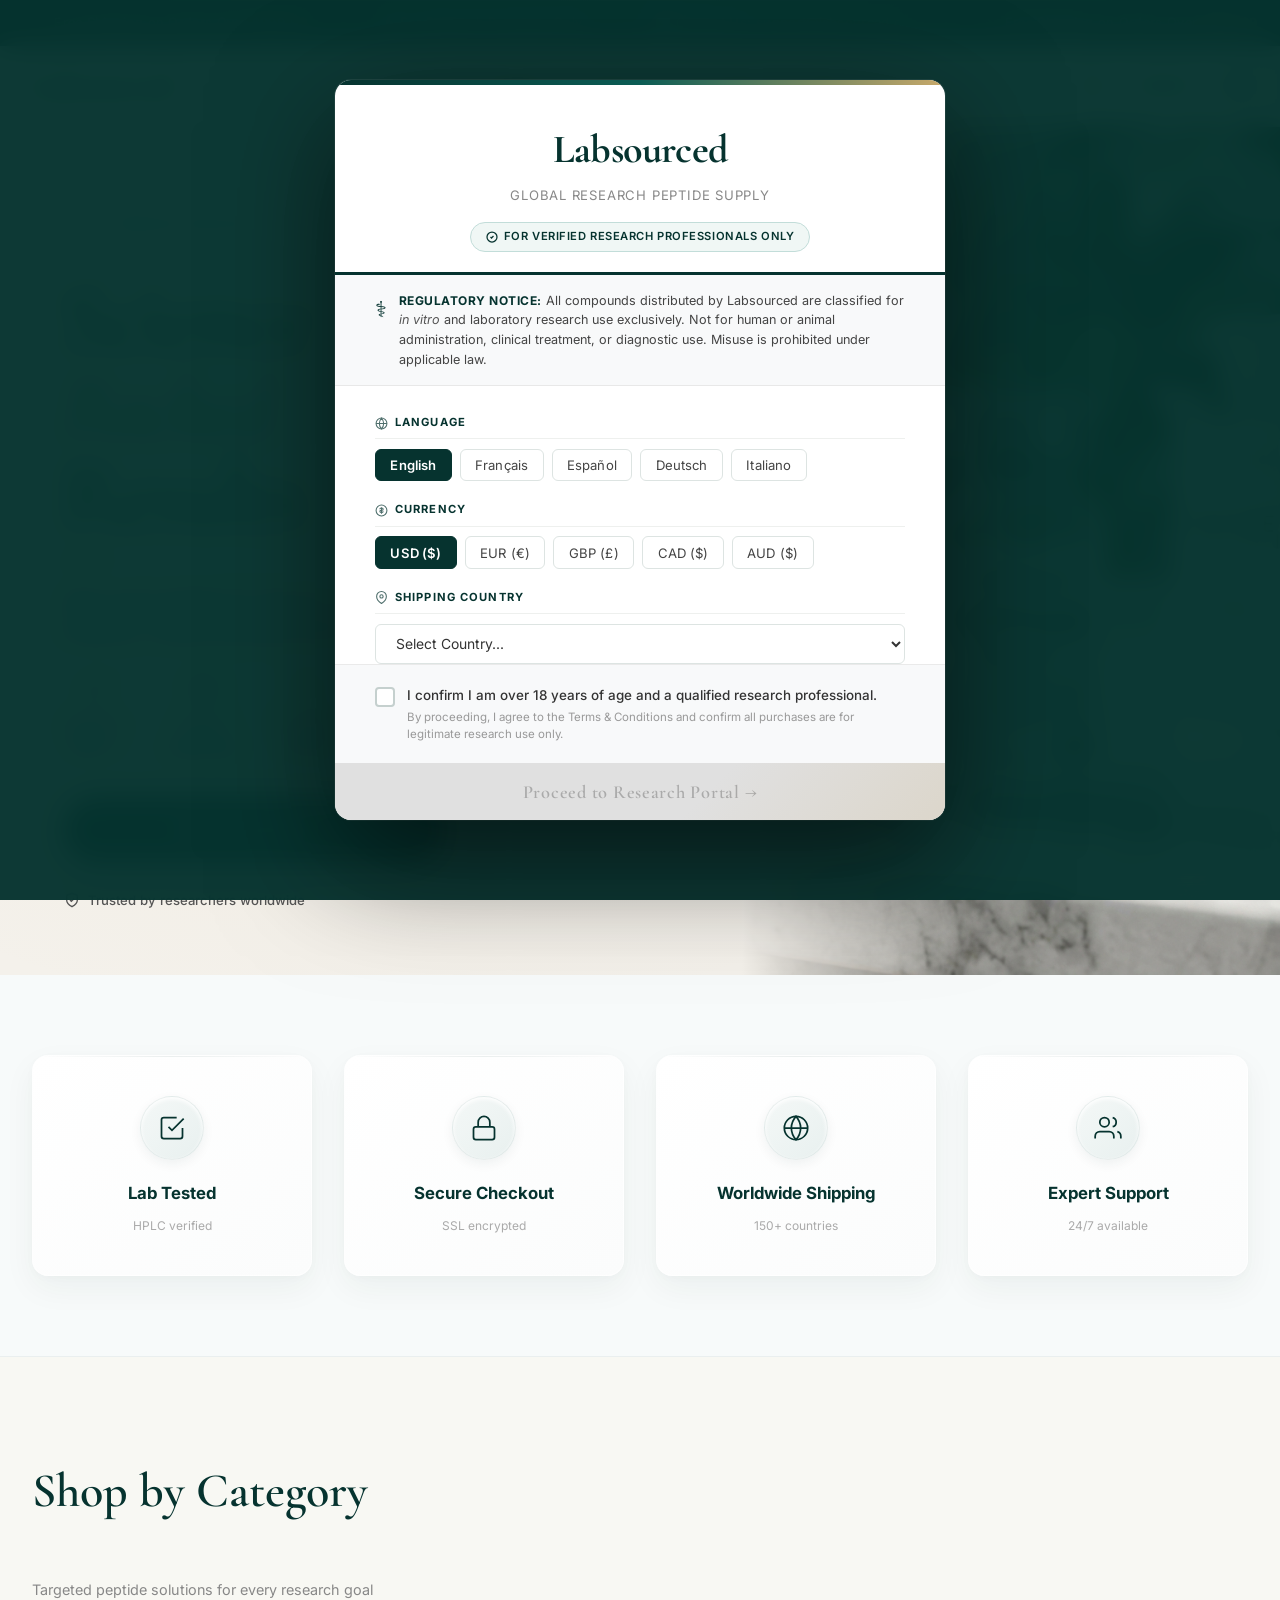
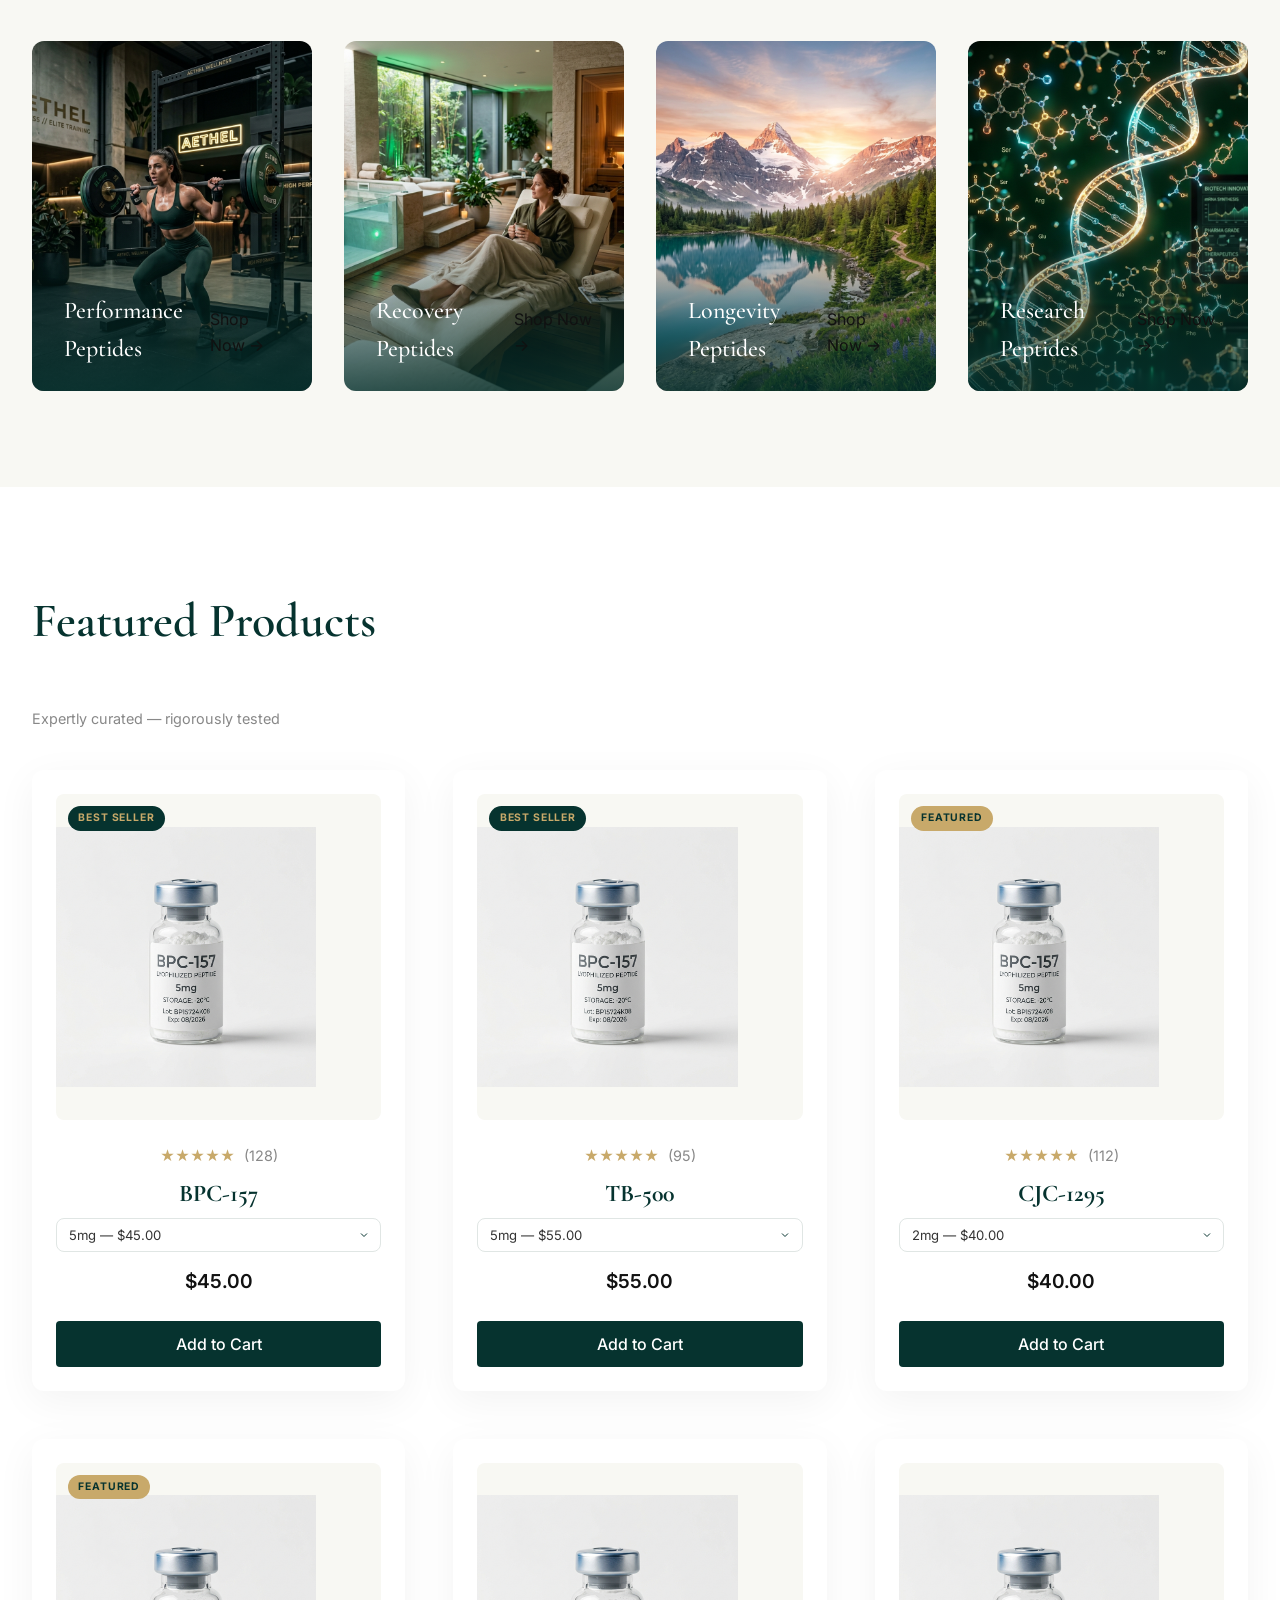
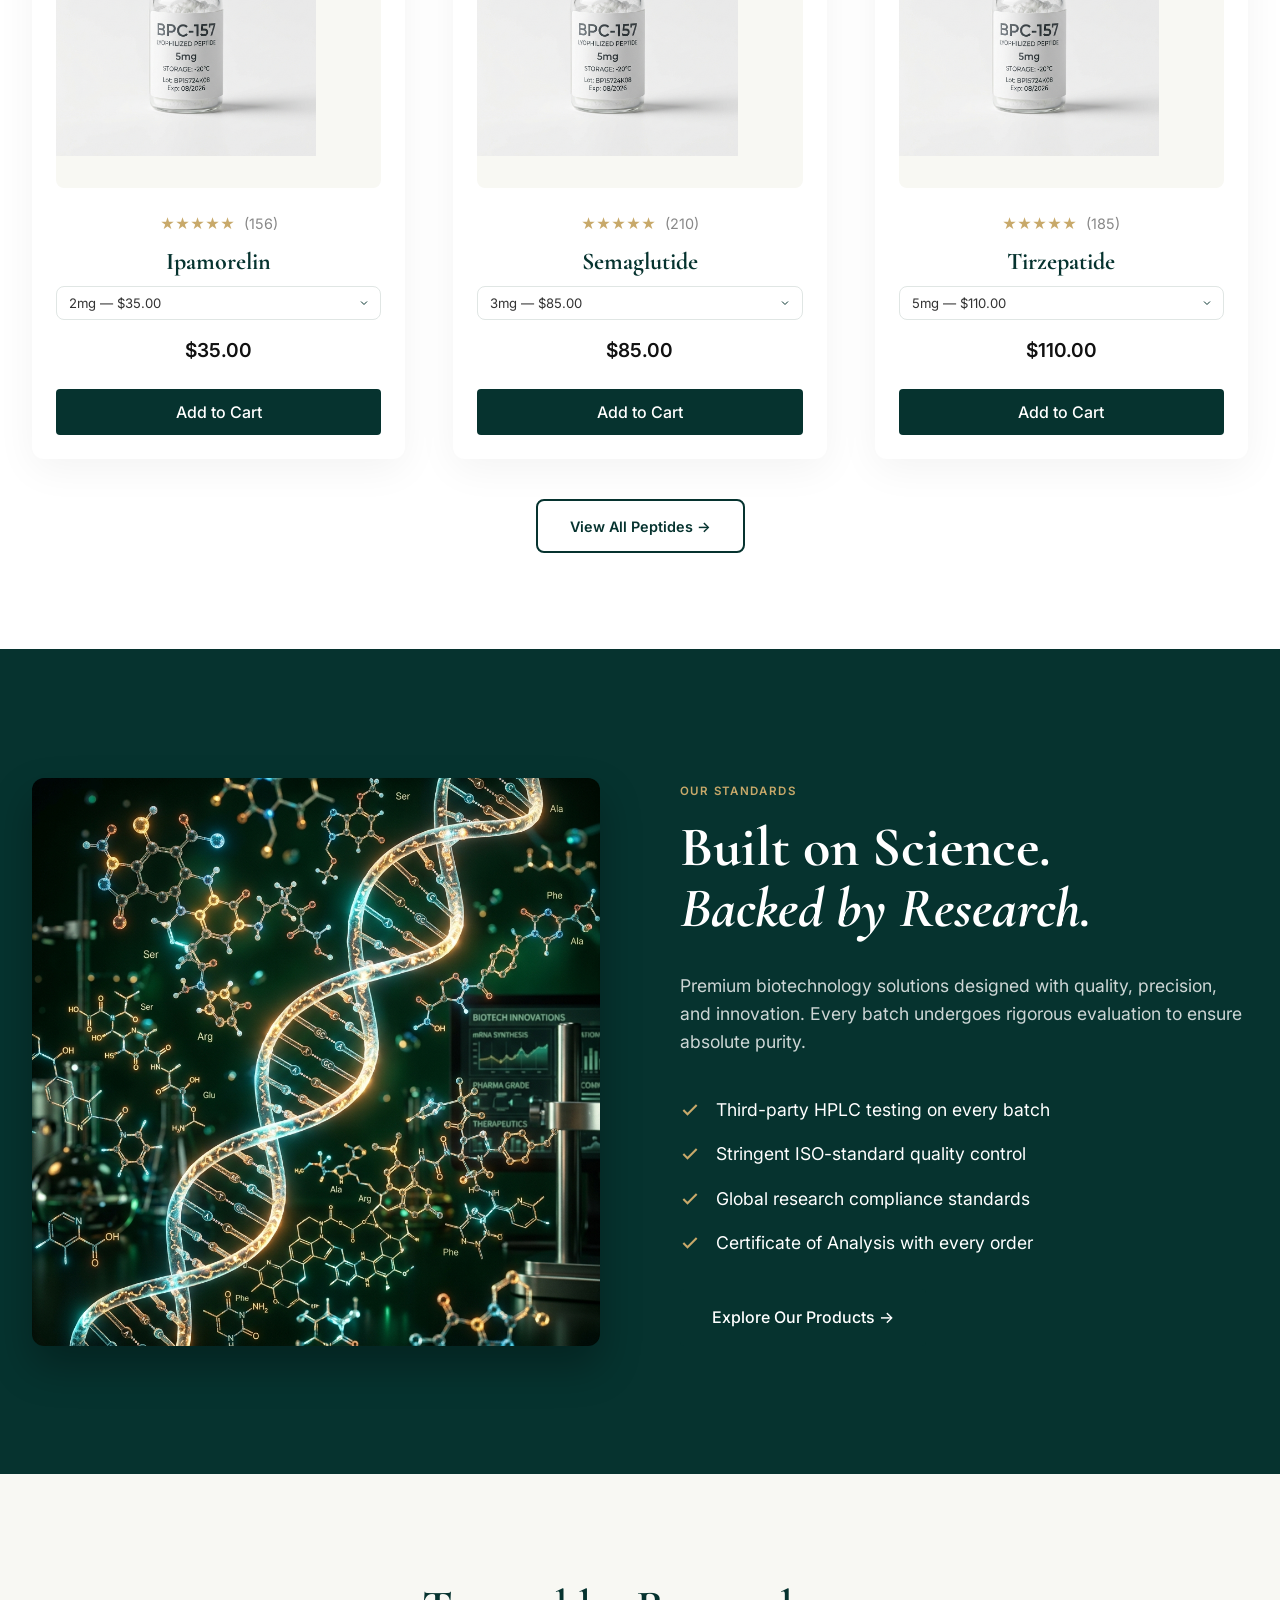
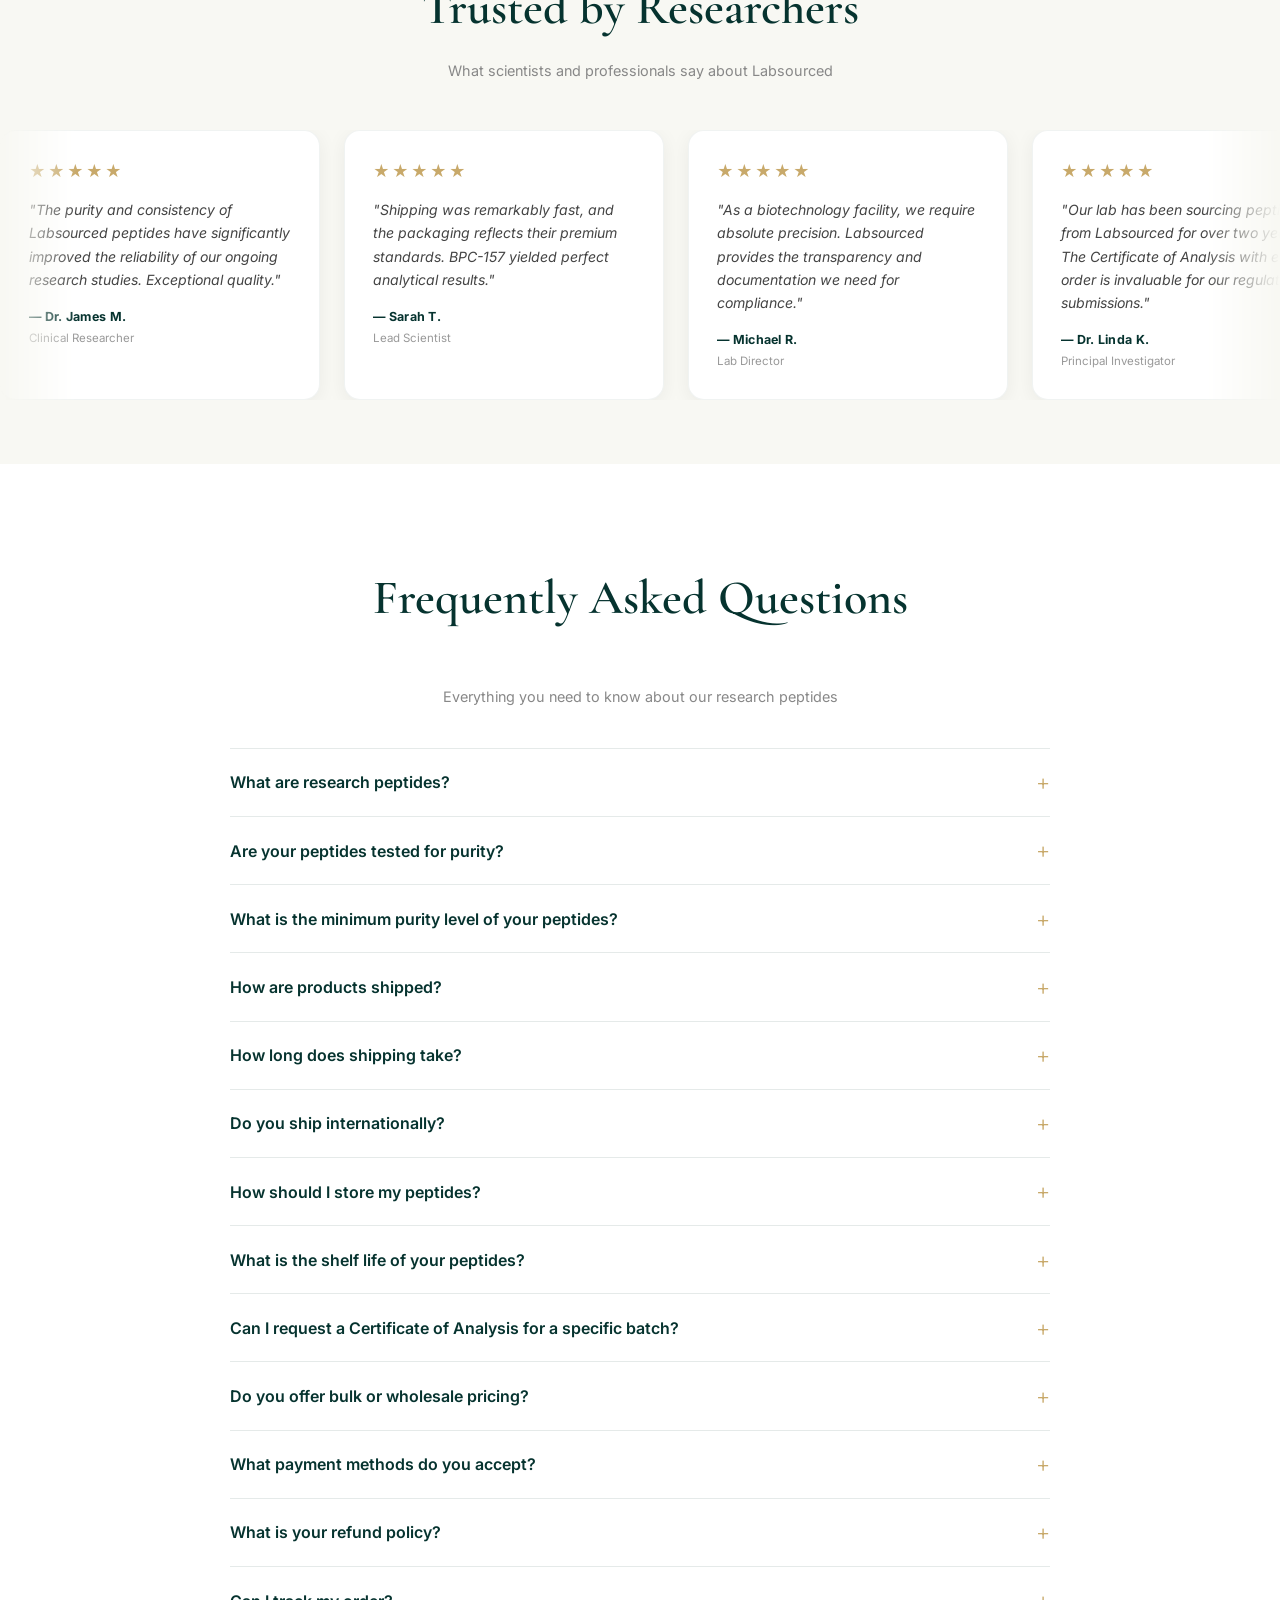
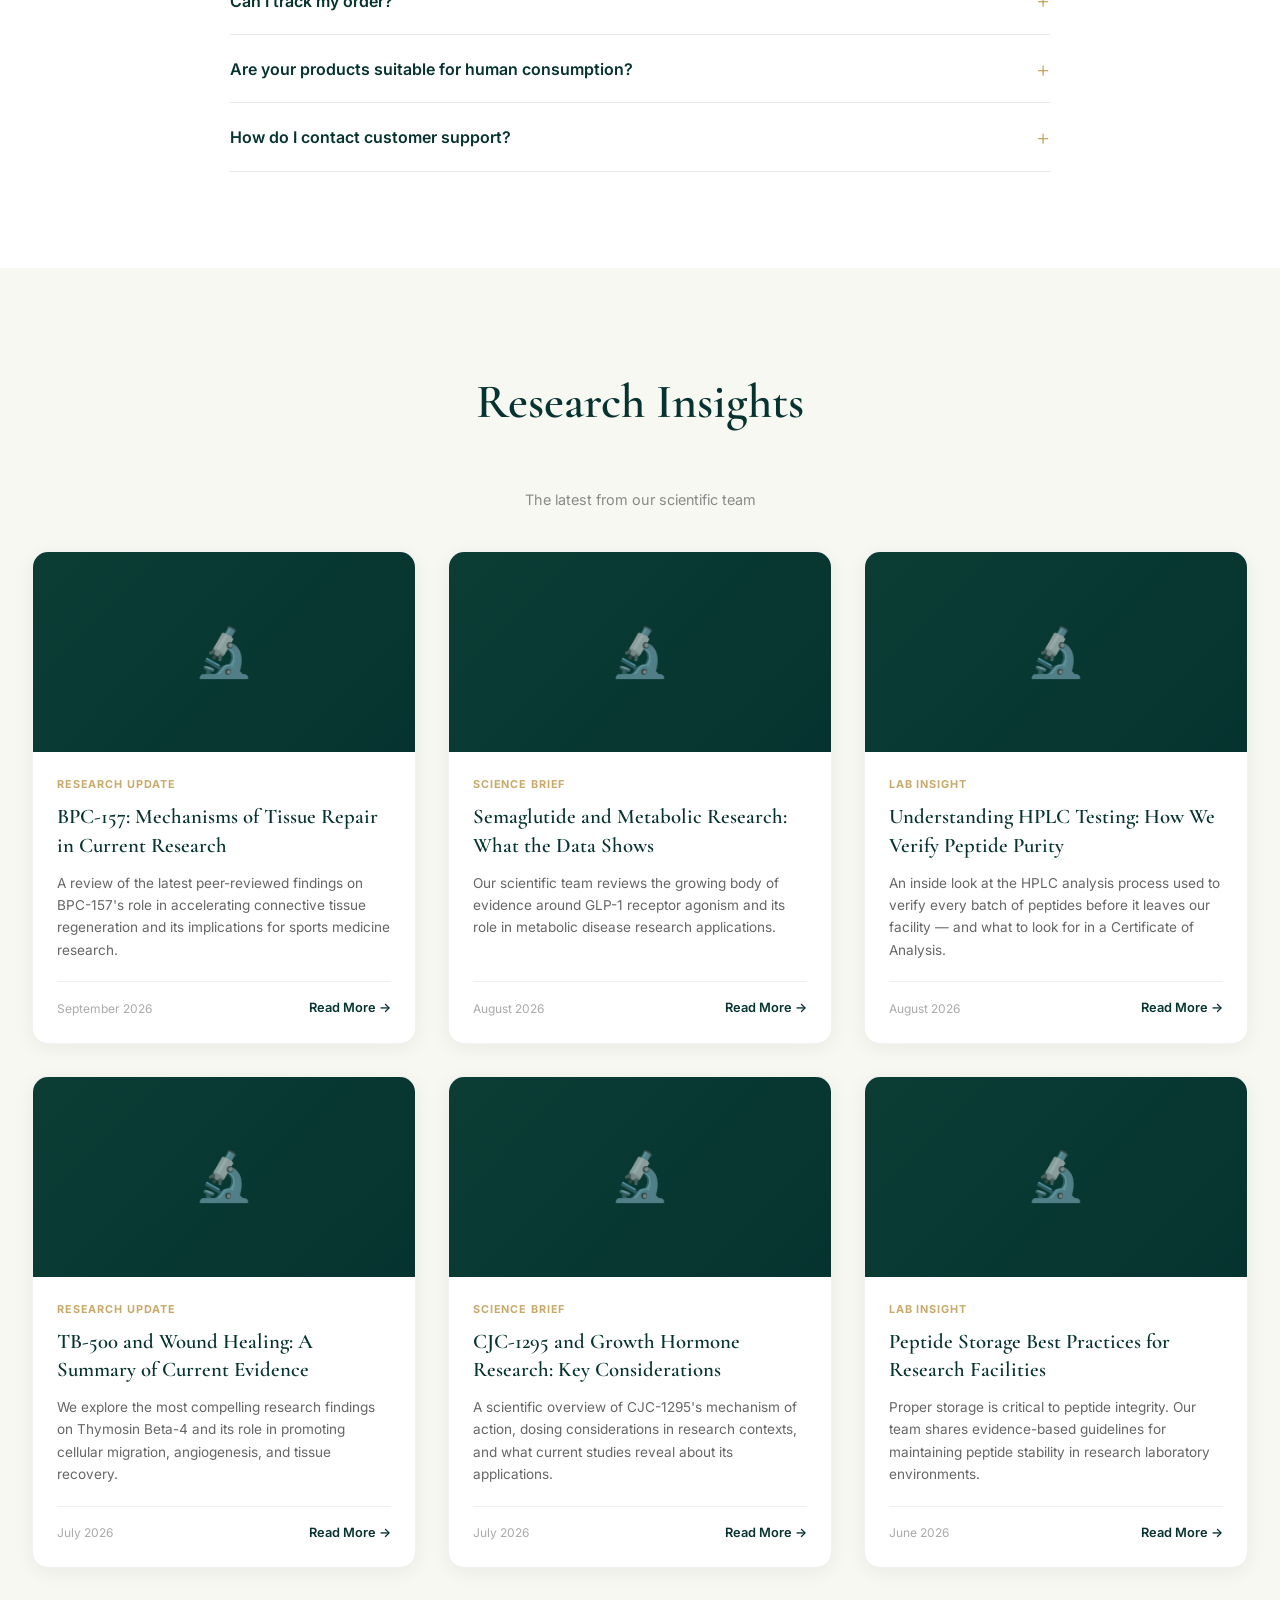
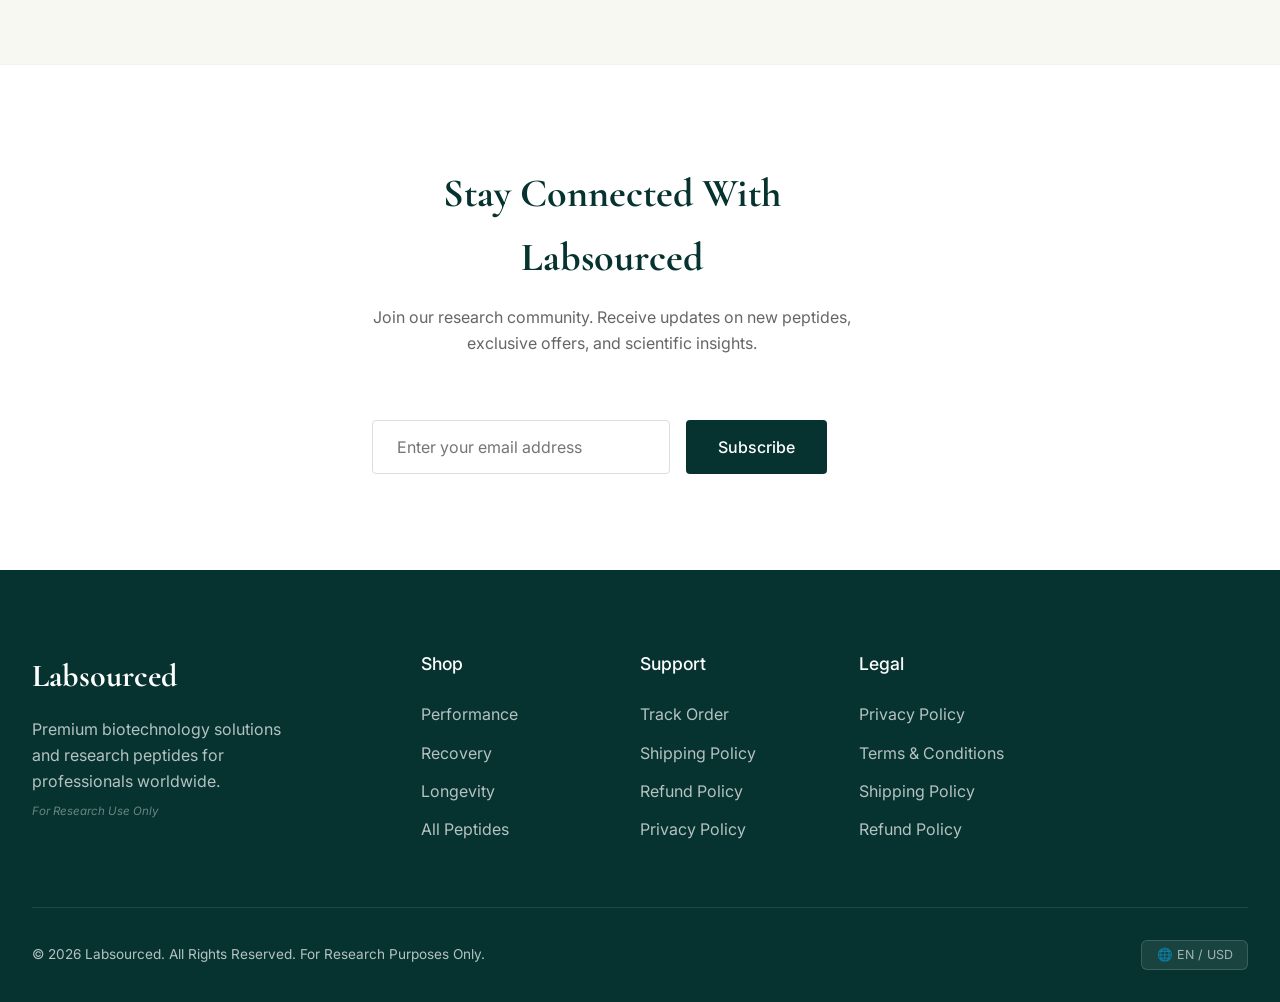
==== index.html @ c39b4b2d "Add marquee, 100-card infinite scroll testimonials, FAQ, Blog, and Admin controls" ====
<!DOCTYPE html>
<html lang="en">
<head>
    <meta charset="UTF-8">
    <meta name="viewport" content="width=device-width, initial-scale=1.0">
    <meta name="description" content="Labsourced — Premium research peptides for performance, recovery, and longevity. Lab-tested, worldwide shipping.">
    <title>Labsourced | Premium Research Peptides</title>
    <link rel="preconnect" href="https://fonts.googleapis.com">
    <link rel="preconnect" href="https://fonts.gstatic.com" crossorigin>
    <link href="https://fonts.googleapis.com/css2?family=Cormorant+Garamond:ital,wght@0,400;0,500;0,600;0,700;1,400;1,600&family=Inter:wght@300;400;500;600&display=swap" rel="stylesheet">
    <link rel="stylesheet" href="css/style.css">
    <link rel="stylesheet" href="css/welcome.css">
</head>
<body>

<!-- ================================================ -->
<!-- WELCOME SELECTOR MODAL                           -->
<!-- ================================================ -->
<div id="welcome-overlay" class="welcome-overlay">
  <div class="welcome-modal">
    <div class="welcome-modal-top-accent"></div>
    <div class="welcome-header">
      <div class="welcome-logo">Labsourced</div>
      <p class="welcome-subtitle">Global Research Peptide Supply</p>
      <div class="welcome-access-badge">
        <svg width="12" height="12" viewBox="0 0 24 24" fill="none" stroke="currentColor" stroke-width="2.5"><path d="M9 12l2 2 4-4"/><path d="M12 2a10 10 0 1 0 0 20 10 10 0 0 0 0-20z"/></svg>
        For Verified Research Professionals Only
      </div>
    </div>
    <div class="welcome-disclaimer">
      <div class="disclaimer-icon">⚕</div>
      <div class="disclaimer-body">
        <strong>REGULATORY NOTICE:</strong> All compounds distributed by Labsourced are classified for <em>in vitro</em> and laboratory research use exclusively. Not for human or animal administration, clinical treatment, or diagnostic use. Misuse is prohibited under applicable law.
      </div>
    </div>
    <div class="welcome-grid">
      <div class="welcome-group">
        <label>
          <svg width="13" height="13" viewBox="0 0 24 24" fill="none" stroke="currentColor" stroke-width="2"><circle cx="12" cy="12" r="10"/><path d="M2 12h20M12 2a15.3 15.3 0 0 1 4 10 15.3 15.3 0 0 1-4 10 15.3 15.3 0 0 1-4-10 15.3 15.3 0 0 1 4-10z"/></svg>
          Language
        </label>
        <div class="welcome-options" id="lang-options">
          <button class="welcome-opt active" data-val="en">English</button>
          <button class="welcome-opt" data-val="fr">Français</button>
          <button class="welcome-opt" data-val="es">Español</button>
          <button class="welcome-opt" data-val="de">Deutsch</button>
          <button class="welcome-opt" data-val="it">Italiano</button>
        </div>
      </div>
      <div class="welcome-group">
        <label>
          <svg width="13" height="13" viewBox="0 0 24 24" fill="none" stroke="currentColor" stroke-width="2"><circle cx="12" cy="12" r="10"/><path d="M12 6v12M9 9.5c0-1.1.9-2 2-2h2a2 2 0 0 1 0 4h-2a2 2 0 0 0 0 4h2a2 2 0 0 0 2-2"/></svg>
          Currency
        </label>
        <div class="welcome-options" id="currency-options">
          <button class="welcome-opt active" data-val="USD" data-symbol="$" data-rate="1">USD ($)</button>
          <button class="welcome-opt" data-val="EUR" data-symbol="€" data-rate="0.92">EUR (€)</button>
          <button class="welcome-opt" data-val="GBP" data-symbol="£" data-rate="0.79">GBP (£)</button>
          <button class="welcome-opt" data-val="CAD" data-symbol="CA$" data-rate="1.36">CAD ($)</button>
          <button class="welcome-opt" data-val="AUD" data-symbol="A$" data-rate="1.53">AUD ($)</button>
        </div>
      </div>
      <div class="welcome-group">
        <label>
          <svg width="13" height="13" viewBox="0 0 24 24" fill="none" stroke="currentColor" stroke-width="2"><path d="M21 10c0 7-9 13-9 13s-9-6-9-13a9 9 0 0 1 18 0z"/><circle cx="12" cy="10" r="3"/></svg>
          Shipping Country
        </label>
        <select id="country-select" class="welcome-select">
          <option value="">Select Country...</option>
          <option value="US">United States</option>
          <option value="GB">United Kingdom</option>
          <option value="CA">Canada</option>
          <option value="AU">Australia</option>
          <option value="DE">Germany</option>
          <option value="FR">France</option>
          <option value="ES">Spain</option>
          <option value="IT">Italy</option>
          <option value="NL">Netherlands</option>
          <option value="BE">Belgium</option>
          <option value="CH">Switzerland</option>
          <option value="AT">Austria</option>
          <option value="SE">Sweden</option>
          <option value="NO">Norway</option>
          <option value="DK">Denmark</option>
          <option value="FI">Finland</option>
          <option value="PT">Portugal</option>
          <option value="IE">Ireland</option>
          <option value="PL">Poland</option>
          <option value="CZ">Czech Republic</option>
          <option value="HU">Hungary</option>
          <option value="RO">Romania</option>
          <option value="GR">Greece</option>
          <option value="ZA">South Africa</option>
          <option value="NG">Nigeria</option>
          <option value="KE">Kenya</option>
          <option value="GH">Ghana</option>
          <option value="BR">Brazil</option>
          <option value="MX">Mexico</option>
          <option value="AR">Argentina</option>
          <option value="CL">Chile</option>
          <option value="CO">Colombia</option>
          <option value="JP">Japan</option>
          <option value="KR">South Korea</option>
          <option value="SG">Singapore</option>
          <option value="HK">Hong Kong</option>
          <option value="NZ">New Zealand</option>
          <option value="AE">UAE</option>
          <option value="SA">Saudi Arabia</option>
          <option value="Other">Other</option>
        </select>
      </div>
    </div>
    <div class="welcome-age-verify">
      <label class="age-checkbox-label">
        <input type="checkbox" id="ageVerifyCheckbox">
        <span class="custom-checkbox"></span>
        <span class="age-text">
          I confirm I am over 18 years of age and a qualified research professional.
          <span>By proceeding, I agree to the Terms & Conditions and confirm all purchases are for legitimate research use only.</span>
        </span>
      </label>
    </div>
    <div class="welcome-confirm-wrap">
      <button id="welcome-confirm" class="welcome-confirm-btn disabled">Proceed to Research Portal &rarr;</button>
    </div>
  </div>
</div>

<!-- ================================================ -->
<!-- ANNOUNCEMENT BAR — MARQUEE                       -->
<!-- ================================================ -->
<div class="announcement-bar marquee-bar">
  <div class="marquee-track">
    <div class="marquee-content" id="marqueeContent">
      <span class="mq-item"><svg width="13" height="13" viewBox="0 0 24 24" fill="none" stroke="#C8A96A" stroke-width="2"><path d="M5 12h14M12 5l7 7-7 7"/></svg>&nbsp;Free Shipping on Orders Over <strong>$999.99</strong></span>
      <span class="mq-sep">✦</span>
      <span class="mq-item">🔬&nbsp;For Research Purposes Only</span>
      <span class="mq-sep">✦</span>
      <span class="mq-item">📧&nbsp;Contact Us: <a href="mailto:support@labsourced.co" style="color:#C8A96A;text-decoration:none;">support@labsourced.co</a></span>
      <span class="mq-sep">✦</span>
      <span class="mq-item"><svg width="13" height="13" viewBox="0 0 24 24" fill="none" stroke="#C8A96A" stroke-width="2"><path d="M5 12h14M12 5l7 7-7 7"/></svg>&nbsp;Free Shipping on Orders Over <strong>$999.99</strong></span>
      <span class="mq-sep">✦</span>
      <span class="mq-item">🔬&nbsp;For Research Purposes Only</span>
      <span class="mq-sep">✦</span>
      <span class="mq-item">📧&nbsp;Contact Us: <a href="mailto:support@labsourced.co" style="color:#C8A96A;text-decoration:none;">support@labsourced.co</a></span>
      <span class="mq-sep">✦</span>
      <span class="mq-item"><svg width="13" height="13" viewBox="0 0 24 24" fill="none" stroke="#C8A96A" stroke-width="2"><path d="M5 12h14M12 5l7 7-7 7"/></svg>&nbsp;Free Shipping on Orders Over <strong>$999.99</strong></span>
      <span class="mq-sep">✦</span>
      <span class="mq-item">🔬&nbsp;For Research Purposes Only</span>
      <span class="mq-sep">✦</span>
      <span class="mq-item">📧&nbsp;Contact Us: <a href="mailto:support@labsourced.co" style="color:#C8A96A;text-decoration:none;">support@labsourced.co</a></span>
      <span class="mq-sep">✦</span>
    </div>
  </div>
</div>

<!-- ================================================ -->
<!-- HEADER                                           -->
<!-- ================================================ -->
<header class="header" id="header">
  <div class="container header-inner">
    <button class="mobile-menu-btn" aria-label="Toggle Menu" id="mobileMenuBtn">
      <span></span><span></span><span></span>
    </button>
    <div class="logo"><a href="index.html">Labsourced</a></div>
    <nav class="desktop-nav">
      <ul class="nav-links">
        <li><a href="shop.html" data-t="shop">Shop</a></li>
        <li><a href="shop.html" data-t="peptides">Peptides</a></li>
        <li><a href="shop.html" data-t="stacks">Stacks</a></li>
        <li><a href="track.html" data-t="track_order">Track Order</a></li>
        <li><a href="pages/privacy.html" data-t="about">About</a></li>
      </ul>
    </nav>
    <div class="header-icons">
      <button aria-label="Search" class="icon-btn" id="searchBtn">
        <svg width="22" height="22" viewBox="0 0 24 24" fill="none" stroke="currentColor" stroke-width="2"><circle cx="11" cy="11" r="8"/><line x1="21" y1="21" x2="16.65" y2="16.65"/></svg>
      </button>
      <div class="lang-currency-display desktop-only" id="langCurrencyDisplay">
        <span id="currentLang">EN</span> / <span id="currentCurrency">USD</span>
      </div>
      <button aria-label="Cart" class="icon-btn cart-icon-btn" id="cartBtn">
        <svg width="22" height="22" viewBox="0 0 24 24" fill="none" stroke="currentColor" stroke-width="2"><path d="M6 2L3 6v14a2 2 0 0 0 2 2h14a2 2 0 0 0 2-2V6l-3-4z"/><line x1="3" y1="6" x2="21" y2="6"/><path d="M16 10a4 4 0 0 1-8 0"/></svg>
        <span class="cart-count">0</span>
      </button>
    </div>
  </div>
  <!-- Mobile Nav -->
  <div class="mobile-nav-overlay" id="mobileNav">
    <button class="mobile-close-btn" id="mobileCloseBtn">✕</button>
    <ul class="mobile-nav-links">
      <li><a href="shop.html" data-t="shop">Shop</a></li>
      <li><a href="shop.html" data-t="peptides">Peptides</a></li>
      <li><a href="shop.html" data-t="stacks">Stacks</a></li>
      <li><a href="track.html" data-t="track_order">Track Order</a></li>
    </ul>
  </div>
</header>

<!-- ================================================ -->
<!-- CART DRAWER                                      -->
<!-- ================================================ -->
<div class="cart-overlay" id="cartOverlay"></div>
<div class="cart-drawer" id="cartDrawer">
  <div class="cart-drawer-header">
    <h3 data-t="cart">Cart</h3>
    <button class="cart-close-btn" id="cartCloseBtn">✕</button>
  </div>
  <div class="cart-items" id="cartItems"></div>
  <div class="cart-drawer-footer" id="cartFooter" style="display:none">
    <div class="cart-total-row">
      <span data-t="total">Total</span>
      <span id="cartTotal"></span>
    </div>
    <a href="checkout.html" class="btn btn-primary btn-full" data-t="checkout">Checkout</a>
    <p class="cart-note">For Research Use Only</p>
  </div>
</div>

<!-- ================================================ -->
<!-- HERO SECTION                                     -->
<!-- ================================================ -->
<section class="hero">
  <div class="hero-bg-pattern"></div>
  <div class="container hero-inner">
    <div class="hero-content">
      <div class="hero-badge">
        <svg class="badge-icon" width="16" height="16" viewBox="0 0 24 24" fill="none" stroke="currentColor" stroke-width="1.75" stroke-linecap="round" stroke-linejoin="round"><circle cx="18" cy="5" r="3"></circle><circle cx="6" cy="12" r="3"></circle><circle cx="18" cy="19" r="3"></circle><line x1="8.59" y1="13.51" x2="15.42" y2="17.49"></line><line x1="15.41" y1="6.51" x2="8.59" y2="10.49"></line></svg>
        PREMIUM RESEARCH PEPTIDES
      </div>
      <h1 class="hero-heading">
        Science<br>
        <em>Backed</em><br>
        Results
      </h1>
      <div class="hero-heading-divider"></div>
      <p class="hero-description">
        High-purity peptides for research, performance, recovery, and longevity. Trusted by professionals worldwide.
      </p>
      <div class="hero-stats">
        <div class="hero-stat">
          <svg class="stat-icon" width="24" height="24" viewBox="0 0 24 24" fill="none" stroke="currentColor" stroke-width="1.5"><path d="M11 20A7 7 0 0 1 9.8 6.1C15.5 5 17 4.48 19 2c1 2 2 4.18 2 8 0 5.5-4.78 10-10 10Z"/><path d="M2 21c0-3 1.85-5.36 5.08-6C9.5 14.52 12 13 13 12"/></svg>
          <span class="stat-num">99%+</span>
          <span class="stat-label">PURITY</span>
        </div>
        <div class="hero-stat">
          <svg class="stat-icon" width="24" height="24" viewBox="0 0 24 24" fill="none" stroke="currentColor" stroke-width="1.5"><circle cx="12" cy="12" r="10"/><line x1="2" y1="12" x2="22" y2="12"/><path d="M12 2a15.3 15.3 0 0 1 4 10 15.3 15.3 0 0 1-4 10 15.3 15.3 0 0 1-4-10 15.3 15.3 0 0 1 4-10z"/></svg>
          <span class="stat-num">150+</span>
          <span class="stat-label">COUNTRIES</span>
        </div>
        <div class="hero-stat">
          <svg class="stat-icon" width="24" height="24" viewBox="0 0 24 24" fill="none" stroke="currentColor" stroke-width="1.5"><path d="M17 21v-2a4 4 0 0 0-4-4H5a4 4 0 0 0-4 4v2"/><circle cx="9" cy="7" r="4"/><path d="M23 21v-2a4 4 0 0 0-3-3.87"/><path d="M16 3.13a4 4 0 0 1 0 7.75"/></svg>
          <span class="stat-num">10K+</span>
          <span class="stat-label">ORDERS</span>
        </div>
      </div>
      <div class="hero-buttons">
        <a href="shop.html" class="btn btn-primary btn-pill">Shop Peptides &nbsp;→</a>
      </div>
      <div class="hero-trust-text">
        <svg width="16" height="16" viewBox="0 0 24 24" fill="none" stroke="currentColor" stroke-width="2"><path d="M12 22s8-4 8-10V5l-8-3-8 3v7c0 6 8 10 8 10z"/><polyline points="9 12 11 14 15 10"/></svg>
        Trusted by researchers worldwide
      </div>
    </div>
    <div class="hero-image-wrapper">
      <div class="hero-glass-frame">
        <img src="assets/images/hero-vials.png" alt="Premium Labsourced Peptide Vials" class="hero-image">
      </div>
    </div>
  </div>
</section>

<!-- ================================================ -->
<!-- TRUST SECTION                                    -->
<!-- ================================================ -->
<section class="trust-section">
  <div class="container trust-inner">
    <div class="trust-item">
      <div class="trust-icon">
        <svg width="28" height="28" viewBox="0 0 24 24" fill="none" stroke="currentColor" stroke-width="1.5"><path d="M9 11l3 3L22 4"/><path d="M21 12v7a2 2 0 0 1-2 2H5a2 2 0 0 1-2-2V5a2 2 0 0 1 2-2h11"/></svg>
      </div>
      <h3>Lab Tested</h3>
      <p>HPLC verified</p>
    </div>
    <div class="trust-item">
      <div class="trust-icon">
        <svg width="28" height="28" viewBox="0 0 24 24" fill="none" stroke="currentColor" stroke-width="1.5"><rect x="3" y="11" width="18" height="11" rx="2" ry="2"/><path d="M7 11V7a5 5 0 0 1 10 0v4"/></svg>
      </div>
      <h3>Secure Checkout</h3>
      <p>SSL encrypted</p>
    </div>
    <div class="trust-item">
      <div class="trust-icon">
        <svg width="28" height="28" viewBox="0 0 24 24" fill="none" stroke="currentColor" stroke-width="1.5"><circle cx="12" cy="12" r="10"/><line x1="2" y1="12" x2="22" y2="12"/><path d="M12 2a15.3 15.3 0 0 1 4 10 15.3 15.3 0 0 1-4 10 15.3 15.3 0 0 1-4-10 15.3 15.3 0 0 1 4-10z"/></svg>
      </div>
      <h3>Worldwide Shipping</h3>
      <p>150+ countries</p>
    </div>
    <div class="trust-item">
      <div class="trust-icon">
        <svg width="28" height="28" viewBox="0 0 24 24" fill="none" stroke="currentColor" stroke-width="1.5"><path d="M17 21v-2a4 4 0 0 0-4-4H5a4 4 0 0 0-4 4v2"/><circle cx="9" cy="7" r="4"/><path d="M23 21v-2a4 4 0 0 0-3-3.87"/><path d="M16 3.13a4 4 0 0 1 0 7.75"/></svg>
      </div>
      <h3>Expert Support</h3>
      <p>24/7 available</p>
    </div>
  </div>
</section>

<!-- ================================================ -->
<!-- CATEGORIES SECTION                               -->
<!-- ================================================ -->
<section class="categories">
  <div class="container">
    <div class="section-header">
      <h2 class="section-title" data-t="shop_by_category">Shop by Category</h2>
      <p class="section-sub">Targeted peptide solutions for every research goal</p>
    </div>
    <div class="category-grid" id="categoryGrid">
      <!-- Loaded from Supabase -->
      <a href="shop.html?cat=performance" class="category-card">
        <img src="assets/images/performance.png" alt="Performance Peptides" loading="lazy">
        <div class="category-overlay"><h3>Performance Peptides</h3><span>Shop Now →</span></div>
      </a>
      <a href="shop.html?cat=recovery" class="category-card">
        <img src="assets/images/recovery.png" alt="Recovery Peptides" loading="lazy">
        <div class="category-overlay"><h3>Recovery Peptides</h3><span>Shop Now →</span></div>
      </a>
      <a href="shop.html?cat=longevity" class="category-card">
        <img src="assets/images/longevity.png" alt="Longevity Peptides" loading="lazy">
        <div class="category-overlay"><h3>Longevity Peptides</h3><span>Shop Now →</span></div>
      </a>
      <a href="shop.html?cat=research" class="category-card">
        <img src="assets/images/research.png" alt="Research Peptides" loading="lazy">
        <div class="category-overlay"><h3>Research Peptides</h3><span>Shop Now →</span></div>
      </a>
    </div>
  </div>
</section>

<!-- ================================================ -->
<!-- FEATURED PRODUCTS SECTION                        -->
<!-- ================================================ -->
<section class="products">
  <div class="container">
    <div class="section-header">
      <h2 class="section-title" data-t="featured">Featured Products</h2>
      <p class="section-sub">Expertly curated — rigorously tested</p>
    </div>
    <div class="product-grid" id="featuredProductGrid">
      <!-- Loading skeleton -->
      <div class="product-card skeleton"></div>
      <div class="product-card skeleton"></div>
      <div class="product-card skeleton"></div>
      <div class="product-card skeleton"></div>
    </div>
    <div class="products-cta">
      <a href="shop.html" class="btn btn-outline">View All Peptides →</a>
    </div>
  </div>
</section>

<!-- ================================================ -->
<!-- SCIENCE SECTION                                  -->
<!-- ================================================ -->
<section class="science-section">
  <div class="container science-inner">
    <div class="science-image-wrapper">
      <img src="assets/images/laboratory.png" alt="Modern Biotechnology Laboratory" class="science-img" loading="lazy">
    </div>
    <div class="science-content">
      <span class="eyebrow-small">Our Standards</span>
      <h2 class="science-title">Built on Science.<br><em>Backed by Research.</em></h2>
      <p class="science-text">
        Premium biotechnology solutions designed with quality, precision, and innovation. Every batch undergoes rigorous evaluation to ensure absolute purity.
      </p>
      <ul class="science-list">
        <li>
          <svg width="20" height="20" viewBox="0 0 24 24" fill="none" stroke="#C8A96A" stroke-width="2.5"><polyline points="20 6 9 17 4 12"/></svg>
          Third-party HPLC testing on every batch
        </li>
        <li>
          <svg width="20" height="20" viewBox="0 0 24 24" fill="none" stroke="#C8A96A" stroke-width="2.5"><polyline points="20 6 9 17 4 12"/></svg>
          Stringent ISO-standard quality control
        </li>
        <li>
          <svg width="20" height="20" viewBox="0 0 24 24" fill="none" stroke="#C8A96A" stroke-width="2.5"><polyline points="20 6 9 17 4 12"/></svg>
          Global research compliance standards
        </li>
        <li>
          <svg width="20" height="20" viewBox="0 0 24 24" fill="none" stroke="#C8A96A" stroke-width="2.5"><polyline points="20 6 9 17 4 12"/></svg>
          Certificate of Analysis with every order
        </li>
      </ul>
      <a href="shop.html" class="btn btn-primary" style="margin-top:2rem">Explore Our Products →</a>
    </div>
  </div>
</section>

<!-- ================================================ -->
<!-- TESTIMONIALS — INFINITE HORIZONTAL SCROLL        -->
<!-- ================================================ -->
<section class="testimonials">
  <div class="section-header text-center" style="padding:0 1rem;">
    <h2 class="section-title">Trusted by Researchers</h2>
    <p class="section-sub">What scientists and professionals say about Labsourced</p>
  </div>
  <div class="testi-marquee-wrap">
    <div class="testi-marquee-track" id="testiTrack">
      <!-- JS will inject cards -->
    </div>
  </div>
</section>

<!-- ================================================ -->
<!-- FAQ SECTION                                      -->
<!-- ================================================ -->
<section class="faq-section" id="faqSection">
  <div class="container">
    <div class="section-header text-center">
      <h2 class="section-title">Frequently Asked Questions</h2>
      <p class="section-sub">Everything you need to know about our research peptides</p>
    </div>
    <div class="faq-list" id="faqList">
      <!-- FAQ items injected by JS -->
    </div>
  </div>
</section>

<!-- ================================================ -->
<!-- BLOG SECTION                                     -->
<!-- ================================================ -->
<section class="blog-section" id="blogSection">
  <div class="container">
    <div class="section-header text-center">
      <h2 class="section-title">Research Insights</h2>
      <p class="section-sub">The latest from our scientific team</p>
    </div>
    <div class="blog-grid" id="blogGrid">
      <!-- Blog posts injected by JS -->
    </div>
  </div>
</section>

<!-- ================================================ -->
<!-- NEWSLETTER SECTION                               -->
<!-- ================================================ -->
<section class="newsletter">
  <div class="container newsletter-inner">
    <div class="newsletter-text-block">
      <h2 class="newsletter-title">Stay Connected With Labsourced</h2>
      <p class="newsletter-text">Join our research community. Receive updates on new peptides, exclusive offers, and scientific insights.</p>
    </div>
    <form class="newsletter-form" id="newsletterForm" onsubmit="handleNewsletter(event)">
      <input type="email" placeholder="Enter your email address" required class="newsletter-input" id="newsletterEmail">
      <button type="submit" class="btn btn-primary">Subscribe</button>
    </form>
  </div>
</section>

<!-- ================================================ -->
<!-- FOOTER                                           -->
<!-- ================================================ -->
<footer class="footer">
  <div class="container footer-inner">
    <div class="footer-col brand-col">
      <h3 class="footer-logo">Labsourced</h3>
      <p>Premium biotechnology solutions and research peptides for professionals worldwide.</p>
      <p class="footer-research-note">For Research Use Only</p>
    </div>
    <div class="footer-col">
      <h4>Shop</h4>
      <ul>
        <li><a href="shop.html?cat=performance">Performance</a></li>
        <li><a href="shop.html?cat=recovery">Recovery</a></li>
        <li><a href="shop.html?cat=longevity">Longevity</a></li>
        <li><a href="shop.html">All Peptides</a></li>
      </ul>
    </div>
    <div class="footer-col">
      <h4>Support</h4>
      <ul>
        <li><a href="track.html">Track Order</a></li>
        <li><a href="pages/shipping.html">Shipping Policy</a></li>
        <li><a href="pages/refund.html">Refund Policy</a></li>
        <li><a href="pages/privacy.html">Privacy Policy</a></li>
      </ul>
    </div>
    <div class="footer-col">
      <h4>Legal</h4>
      <ul>
        <li><a href="pages/privacy.html" data-t="privacy">Privacy Policy</a></li>
        <li><a href="pages/terms.html" data-t="terms">Terms & Conditions</a></li>
        <li><a href="pages/shipping.html" data-t="shipping_policy">Shipping Policy</a></li>
        <li><a href="pages/refund.html" data-t="refund">Refund Policy</a></li>
      </ul>
    </div>
  </div>
  <div class="container">
    <div class="footer-bottom">
      <p>© 2026 Labsourced. All Rights Reserved. For Research Purposes Only.</p>
      <div class="footer-bottom-links">
        <button onclick="reopenWelcome()" class="footer-pref-btn">🌐 <span id="footerLangCurr">EN / USD</span></button>
      </div>
    </div>
  </div>
</footer>

<!-- Toast -->
<style>
.ls-toast { position:fixed; bottom:2rem; right:2rem; z-index:99999; transform:translateX(200%); transition:transform .35s cubic-bezier(.4,0,.2,1); }
.ls-toast.show { transform:translateX(0); }
.ls-toast-inner { display:flex; align-items:center; gap:.75rem; background:#06332F; color:#fff; padding:1rem 1.5rem; border-radius:12px; border-left:4px solid #C8A96A; box-shadow:0 8px 30px rgba(0,0,0,.3); font-family:'Inter',sans-serif; font-size:.9rem; }
.ls-toast--error .ls-toast-inner { border-left-color:#e74c3c; }
.ls-toast-icon { font-size:1.1rem; }
</style>

<script src="js/supabase.js"></script>
<script src="js/script.js"></script>
<script src="js/home.js"></script>
<script src="js/home-extras.js"></script>
</body>
</html>
---- css/style.css ----
:root {
    /* Color System */
    --primary-dark-green: #06332F;
    --secondary-green: #0B4A43;
    --bg-color: #F8F8F3;
    --white: #FFFFFF;
    --text-color: #111111;
    --accent-gold: #C8A96A;
    
    /* Typography */
    --font-heading: 'Cormorant Garamond', serif;
    --font-body: 'Inter', sans-serif;
    
    /* Variables */
    --transition-smooth: all 0.4s cubic-bezier(0.16, 1, 0.3, 1);
    --border-radius: 12px;
    --shadow-soft: 0 10px 40px rgba(0, 0, 0, 0.05);
    --shadow-hover: 0 20px 50px rgba(0, 0, 0, 0.1);
}

* {
    margin: 0;
    padding: 0;
    box-sizing: border-box;
}

body {
    font-family: var(--font-body);
    background-color: var(--bg-color);
    color: var(--text-color);
    line-height: 1.6;
    overflow-x: hidden;
}

img {
    max-width: 100%;
    display: block;
}

a {
    text-decoration: none;
    color: inherit;
    transition: var(--transition-smooth);
}

ul {
    list-style: none;
}

.container {
    width: 100%;
    max-width: 1400px;
    margin: 0 auto;
    padding: 0 2rem;
}

.btn {
    display: inline-block;
    padding: 1rem 2rem;
    font-weight: 500;
    border-radius: 4px;
    cursor: pointer;
    transition: var(--transition-smooth);
    border: none;
    font-family: var(--font-body);
    font-size: 1rem;
    text-align: center;
}

.btn-primary {
    background-color: var(--primary-dark-green);
    color: var(--white);
}

.btn-primary:hover {
    background-color: var(--secondary-green);
    transform: translateY(-2px);
    box-shadow: 0 10px 20px rgba(6, 51, 47, 0.2);
}

.btn-secondary {
    background-color: transparent;
    color: var(--text-color);
    border: 1px solid var(--text-color);
}

.btn-secondary:hover {
    background-color: var(--text-color);
    color: var(--white);
}

.section-title {
    font-family: var(--font-heading);
    font-size: 3rem;
    font-weight: 600;
    margin-bottom: 3rem;
    color: var(--primary-dark-green);
}

.text-center {
    text-align: center;
}

/* 1. ANNOUNCEMENT BAR — Marquee scrolling */
.announcement-bar {
    background: linear-gradient(90deg, #062824 0%, #0B3D35 50%, #062824 100%);
    color: rgba(255,255,255,0.92);
    height: 46px;
    display: flex;
    align-items: center;
    position: relative;
    overflow: hidden;
}
.announcement-bar::after {
    content: '';
    position: absolute;
    top: 0; left: 0; right: 0;
    height: 1px;
    background: linear-gradient(90deg, transparent, rgba(200,169,106,0.5), transparent);
}

/* Marquee */
.marquee-bar { padding: 0; }
.marquee-track {
    overflow: hidden;
    width: 100%;
    display: flex;
    align-items: center;
}
.marquee-content {
    display: flex;
    align-items: center;
    gap: 0;
    white-space: nowrap;
    animation: marqueeScroll 30s linear infinite;
    will-change: transform;
}
@keyframes marqueeScroll {
    0%   { transform: translateX(0); }
    100% { transform: translateX(-50%); }
}
.mq-item {
    display: inline-flex;
    align-items: center;
    gap: 5px;
    font-size: 0.8rem;
    font-weight: 400;
    letter-spacing: 0.3px;
    padding: 0 2rem;
}
.mq-item strong { color: #C8A96A; font-weight: 800; }
.mq-sep {
    color: rgba(200,169,106,0.5);
    font-size: 0.7rem;
    flex-shrink: 0;
}


/* 2. HEADER */
.header {
    background-color: rgba(248, 248, 243, 0.95);
    backdrop-filter: blur(10px);
    border-bottom: 1px solid rgba(0,0,0,0.05);
    position: sticky;
    top: 0;
    z-index: 1000;
    transition: var(--transition-smooth);
}

.header-inner {
    display: flex;
    justify-content: space-between;
    align-items: center;
    height: 80px;
}

.logo a {
    font-family: var(--font-heading);
    font-size: 1.8rem;
    font-weight: 700;
    color: var(--primary-dark-green);
    letter-spacing: 1px;
}

.desktop-nav .nav-links {
    display: flex;
    gap: 2.5rem;
}

.desktop-nav a {
    font-size: 0.95rem;
    font-weight: 500;
    position: relative;
}

.desktop-nav a::after {
    content: '';
    position: absolute;
    bottom: -4px;
    left: 0;
    width: 0;
    height: 1px;
    background-color: var(--accent-gold);
    transition: var(--transition-smooth);
}

.desktop-nav a:hover::after {
    width: 100%;
}

.header-icons {
    display: flex;
    gap: 1.5rem;
    align-items: center;
}

.icon-btn {
    background: none;
    border: none;
    cursor: pointer;
    color: var(--text-color);
    transition: var(--transition-smooth);
    position: relative;
    display: flex;
    align-items: center;
    justify-content: center;
}

.icon-btn:hover {
    color: var(--accent-gold);
}

.cart-count {
    position: absolute;
    top: -5px;
    right: -8px;
    background-color: var(--accent-gold);
    color: var(--white);
    font-size: 0.7rem;
    width: 18px;
    height: 18px;
    display: flex;
    align-items: center;
    justify-content: center;
    border-radius: 50%;
    font-weight: 600;
}

.mobile-menu-btn {
    display: none;
    background: none;
    border: none;
    flex-direction: column;
    gap: 5px;
    cursor: pointer;
    z-index: 1001;
}

.mobile-menu-btn span {
    display: block;
    width: 25px;
    height: 2px;
    background-color: var(--text-color);
    transition: var(--transition-smooth);
}

.mobile-nav-overlay {
    position: fixed;
    top: 0;
    left: 0;
    width: 100%;
    height: 100vh;
    background-color: rgba(248, 248, 243, 0.98); /* Opaque cream for legibility */
    backdrop-filter: blur(15px);
    z-index: 999;
    display: flex;
    align-items: center;
    justify-content: center;
    opacity: 0;
    pointer-events: none;
    transition: all 0.4s cubic-bezier(0.4, 0, 0.2, 1);
}

.mobile-nav-overlay.active {
    opacity: 1;
    pointer-events: all;
}

.mobile-nav-links {
    text-align: center;
    display: flex;
    flex-direction: column;
    gap: 2.2rem;
    padding: 0;
    margin: 0;
    list-style: none;
}

.mobile-nav-links a {
    font-family: var(--font-heading);
    font-size: 2.2rem;
    font-weight: 500;
    color: var(--primary-dark-green);
    text-decoration: none;
    transition: color 0.3s ease;
    display: block;
}

.mobile-nav-links a:hover {
    color: var(--accent-gold);
}

/* =============================================
   3. HERO SECTION — Full-bleed 2-column layout
   ============================================= */

/* The hero is just a container — all layout is in .hero-inner */
.hero {
    position: relative;
    overflow: hidden;
    background: #F4F1EB;
}

/* Subtle warm radial glow */
.hero-bg-pattern {
    position: absolute;
    inset: 0;
    background: radial-gradient(ellipse at 30% 60%, rgba(200,169,106,.07) 0%, transparent 55%);
    pointer-events: none;
    z-index: 0;
}

/* ── CRITICAL: Override .container for hero-inner ──
   The container class adds max-width + side padding which prevents
   the image from reaching the right edge. We undo it here. */
.hero-inner {
    max-width: 100% !important;
    padding: 0 !important;
    margin: 0 !important;
    /* Now set up the 2-column grid */
    display: grid;
    grid-template-columns: 58% 42%;
    min-height: 92vh;
    align-items: stretch;
    position: relative;
    z-index: 1;
}

/* LEFT COLUMN: content with its own internal padding */
.hero-content {
    display: flex;
    flex-direction: column;
    justify-content: center;
    padding: 5rem clamp(2rem, 4vw, 4rem) 4rem clamp(2rem, 5vw, 5rem);
    z-index: 2;
}

/* RIGHT COLUMN: image fills every pixel and blends into background */
.hero-image-wrapper {
    position: relative;
    overflow: hidden;
}

/* Left-edge gradient blend — image melts into cream background */
.hero-image-wrapper::before {
    content: '';
    position: absolute;
    top: 0;
    left: 0;
    width: 45%;  /* how far the blend reaches into the image */
    height: 100%;
    background: linear-gradient(to right, #F4F1EB 0%, rgba(244,241,235,0.6) 40%, transparent 100%);
    z-index: 2;
    pointer-events: none;
}

.hero-glass-frame {
    position: absolute;
    inset: 0;
    overflow: hidden;
}

.hero-image {
    width: 100%;
    height: 100%;
    object-fit: cover;
    object-position: center center;
    display: block;
}

/* ── HERO BADGE ── */
.hero-badge {
    display: inline-flex;
    align-items: center;
    gap: .6rem;
    background: #ffffff;
    border: 1px solid rgba(6, 51, 47, 0.15);
    box-shadow: 0 4px 12px rgba(6, 51, 47, 0.05);
    padding: .5rem 1.25rem;
    border-radius: 50px;
    font-family: var(--font-body);
    font-size: .7rem;
    font-weight: 700;
    letter-spacing: .2em;
    text-transform: uppercase;
    color: #06332f;
    margin-bottom: 2rem;
    width: max-content;
}

.badge-icon {
    color: #06332f;
    flex-shrink: 0;
}

/* ── HERO HEADING ── */
.hero-heading {
    font-family: var(--font-heading);
    font-size: 5.5rem;
    font-weight: 500;
    line-height: 1.0;
    letter-spacing: -2px;
    color: #0E2E28;
    margin-bottom: 1.25rem;
}

.hero-heading em {
    font-style: italic;
    color: #987A46;
    font-weight: 400;
}

/* Gold divider line under heading */
.hero-heading-divider {
    width: 45px;
    height: 2.5px;
    background: #C8A96A;
    border-radius: 2px;
    margin-bottom: 1.75rem;
}

/* ── DESCRIPTION ── */
.hero-description {
    font-size: 1.05rem;
    color: #3a3a3a;
    line-height: 1.65;
    max-width: 90%;
    margin-bottom: 2rem;
    font-weight: 400;
}

/* ── STATS ROW ── */
.hero-stats {
    display: flex;
    align-items: flex-end;
    gap: 2.5rem;
    margin-bottom: 2.5rem;
}

.hero-stat {
    display: flex;
    flex-direction: column;
    align-items: center;
    text-align: center;
    gap: 0.15rem;
}

.stat-icon {
    color: #987A46;
    margin-bottom: 0.2rem;
}

.stat-num {
    font-family: var(--font-heading);
    font-size: 2rem;
    font-weight: 600;
    color: #987A46;
    line-height: 1;
}

.stat-label {
    font-family: var(--font-body);
    font-size: .62rem;
    font-weight: 700;
    text-transform: uppercase;
    letter-spacing: .18em;
    color: #444;
}

/* ── CTA BUTTON ── */
.hero-buttons {
    margin-bottom: 1.25rem;
}

.btn-pill {
    display: block !important;
    width: 100% !important;
    max-width: 380px;
    text-align: center;
    border-radius: 60px !important;
    padding: 1.2rem 2rem !important;
    font-size: 1.05rem !important;
    font-weight: 600 !important;
    letter-spacing: 0.3px;
    color: #fff !important;
    background: #0c3530 !important;
    box-shadow: 0 10px 28px rgba(6, 51, 47, 0.22) !important;
    transition: all 0.3s ease !important;
}

.btn-pill:hover {
    background: #072824 !important;
    box-shadow: 0 16px 40px rgba(6, 51, 47, 0.32) !important;
    transform: translateY(-1px) !important;
}

/* ── TRUST TEXT ── */
.hero-trust-text {
    display: flex;
    align-items: center;
    gap: 0.5rem;
    font-family: var(--font-body);
    font-size: 0.82rem;
    color: #555;
    font-weight: 500;
    margin-top: 0.5rem;
}

.hero-trust-text svg {
    color: #555;
    flex-shrink: 0;
}

/* 4. TRUST ICON SECTION */
.trust-section {
    padding: 5rem 0;
    background-color: #f7fafa; /* clinical soft background */
    border-bottom: 1px solid rgba(6, 51, 47, 0.05);
}

.trust-inner {
    display: grid;
    grid-template-columns: repeat(4, 1fr);
    gap: 2rem;
}

.trust-item {
    display: flex;
    flex-direction: column;
    align-items: center;
    text-align: center;
    background: linear-gradient(145deg, #ffffff 0%, #fbfcfc 100%);
    padding: 2.5rem 1.5rem;
    border-radius: 16px;
    box-shadow: 0 2px 10px rgba(0, 0, 0, 0.02), 0 12px 32px rgba(6, 51, 47, 0.05);
    border: 1px solid rgba(255, 255, 255, 0.8); /* Edge highlight for physical look */
    position: relative;
    overflow: hidden;
    transition: transform 0.4s cubic-bezier(0.165, 0.84, 0.44, 1), box-shadow 0.4s cubic-bezier(0.165, 0.84, 0.44, 1);
}

/* Subtle top edge line for extra depth */
.trust-item::before {
    content: '';
    position: absolute;
    top: 0; left: 0; right: 0;
    height: 1px;
    background: linear-gradient(90deg, transparent, rgba(6, 51, 47, 0.08), transparent);
}

.trust-item:hover {
    transform: translateY(-6px);
    box-shadow: 0 4px 15px rgba(0, 0, 0, 0.03), 0 16px 40px rgba(6, 51, 47, 0.09);
}

.trust-icon {
    width: 64px;
    height: 64px;
    background: linear-gradient(135deg, #f4f8f7 0%, #e8f0ef 100%);
    border-radius: 50%;
    display: flex;
    align-items: center;
    justify-content: center;
    margin-bottom: 1.25rem;
    color: #06332f;
    box-shadow: inset 0 2px 4px rgba(255, 255, 255, 1), 0 4px 12px rgba(6, 51, 47, 0.06);
    border: 1px solid rgba(6, 51, 47, 0.04);
}

.trust-item h3 {
    font-size: 1.05rem;
    font-weight: 700;
    color: #06332f;
    margin-bottom: 0.4rem;
}

.trust-item p {
    font-size: 0.85rem;
    color: #5a6665;
    margin: 0;
}

/* 5. CATEGORY SECTION */
.categories {
    padding: 6rem 0;
}

.category-grid {
    display: grid;
    grid-template-columns: repeat(4, 1fr);
    gap: 2rem;
}

.category-card {
    position: relative;
    border-radius: var(--border-radius);
    overflow: hidden;
    aspect-ratio: 4/5;
    display: block;
}

.category-card img {
    width: 100%;
    height: 100%;
    object-fit: cover;
    transition: transform 0.6s cubic-bezier(0.16, 1, 0.3, 1);
}

.category-overlay {
    position: absolute;
    inset: 0;
    background: linear-gradient(to top, rgba(6, 51, 47, 0.8) 0%, rgba(6, 51, 47, 0) 50%);
    display: flex;
    align-items: flex-end;
    padding: 2rem;
}

.category-overlay h3 {
    color: var(--white);
    font-family: var(--font-heading);
    font-size: 1.5rem;
    font-weight: 500;
    transform: translateY(10px);
    transition: var(--transition-smooth);
}

.category-card:hover img {
    transform: scale(1.05);
}

.category-card:hover .category-overlay h3 {
    transform: translateY(0);
}

/* 6. PRODUCT SECTION */
.products {
    padding: 6rem 0;
    background-color: var(--white);
}

.product-grid {
    display: grid;
    grid-template-columns: repeat(3, 1fr);
    gap: 3rem;
}

.product-card {
    background: var(--white);
    border-radius: var(--border-radius);
    padding: 1.5rem;
    box-shadow: var(--shadow-soft);
    transition: var(--transition-smooth);
    position: relative;
}

.product-card:hover {
    transform: translateY(-5px);
    box-shadow: var(--shadow-hover);
}

.product-image-wrapper {
    position: relative;
    border-radius: 8px;
    overflow: hidden;
    background-color: var(--bg-color);
    aspect-ratio: 1;
    margin-bottom: 1.5rem;
    display: flex;
    align-items: center;
    justify-content: center;
}

.product-image-wrapper img {
    width: 80%;
    height: 80%;
    object-fit: contain;
    transition: transform 0.6s ease;
}

.product-card:hover .product-image-wrapper img {
    transform: scale(1.08);
}

.wishlist-btn {
    position: absolute;
    top: 1rem;
    right: 1rem;
    background: var(--white);
    border: none;
    width: 36px;
    height: 36px;
    border-radius: 50%;
    display: flex;
    align-items: center;
    justify-content: center;
    cursor: pointer;
    box-shadow: 0 2px 10px rgba(0,0,0,0.1);
    color: #ccc;
    transition: var(--transition-smooth);
}

.wishlist-btn:hover {
    color: #ff4757;
}

.product-info {
    text-align: center;
}

.rating {
    color: var(--accent-gold);
    font-size: 0.9rem;
    margin-bottom: 0.5rem;
}

.rating span {
    color: #888;
    margin-left: 5px;
}

.product-name {
    font-family: var(--font-heading);
    font-size: 1.5rem;
    color: var(--primary-dark-green);
    margin-bottom: 0.3rem;
}

.product-dosage {
    font-size: 0.85rem;
    color: #666;
    margin-bottom: 1rem;
}

.product-price {
    font-weight: 600;
    font-size: 1.2rem;
    margin-bottom: 1.5rem;
}

.add-to-cart {
    width: 100%;
    padding: 0.8rem;
}

/* 7. SCIENCE SECTION */
.science-section {
    background-color: var(--primary-dark-green);
    color: var(--white);
    padding: 8rem 0;
}

.science-inner {
    display: grid;
    grid-template-columns: 1fr 1fr;
    gap: 5rem;
    align-items: center;
}

.science-image-wrapper img {
    border-radius: var(--border-radius);
    box-shadow: 0 20px 40px rgba(0,0,0,0.3);
}

.science-title {
    font-family: var(--font-heading);
    font-size: 3.5rem;
    line-height: 1.1;
    margin-bottom: 2rem;
    color: var(--white);
}

.science-text {
    font-size: 1.1rem;
    color: rgba(255,255,255,0.8);
    margin-bottom: 2.5rem;
}

.science-list {
    display: flex;
    flex-direction: column;
    gap: 1rem;
}

.science-list li {
    display: flex;
    align-items: center;
    gap: 1rem;
    font-size: 1.1rem;
}

/* 8. TESTIMONIAL SECTION */
.testimonials {
    padding: 8rem 0;
}

.testimonial-grid {
    display: grid;
    grid-template-columns: repeat(3, 1fr);
    gap: 2rem;
}

.testimonial-card {
    background: var(--white);
    padding: 2.5rem;
    border-radius: var(--border-radius);
    box-shadow: var(--shadow-soft);
}

.stars {
    color: var(--accent-gold);
    font-size: 1.2rem;
    margin-bottom: 1rem;
}

.testimonial-text {
    font-size: 1.1rem;
    font-style: italic;
    color: #444;
    margin-bottom: 1.5rem;
}

.testimonial-author {
    font-weight: 600;
    color: var(--primary-dark-green);
    font-size: 0.9rem;
}

/* 9. NEWSLETTER SECTION */
.newsletter {
    background-color: var(--white);
    padding: 6rem 0;
    border-top: 1px solid rgba(0,0,0,0.05);
}

.newsletter-inner {
    max-width: 600px;
    text-align: center;
}

.newsletter-title {
    font-family: var(--font-heading);
    font-size: 2.5rem;
    color: var(--primary-dark-green);
    margin-bottom: 1rem;
}

.newsletter-text {
    color: #666;
    margin-bottom: 2rem;
}

.newsletter-form {
    display: flex;
    gap: 1rem;
}

.newsletter-input {
    flex: 1;
    padding: 1rem 1.5rem;
    border: 1px solid #ddd;
    border-radius: 4px;
    font-family: var(--font-body);
    font-size: 1rem;
}

.newsletter-input:focus {
    outline: none;
    border-color: var(--primary-dark-green);
}

/* 10. FOOTER */
.footer {
    background-color: var(--primary-dark-green);
    color: rgba(255,255,255,0.7);
    padding: 5rem 0 2rem;
}

.footer-inner {
    display: grid;
    grid-template-columns: 2fr 1fr 1fr 1fr 1fr;
    gap: 3rem;
    margin-bottom: 4rem;
}

.footer-logo {
    font-family: var(--font-heading);
    font-size: 2rem;
    color: var(--white);
    margin-bottom: 1rem;
}

.brand-col p {
    max-width: 250px;
}

.footer-col h4 {
    color: var(--white);
    font-weight: 500;
    margin-bottom: 1.5rem;
    font-size: 1.1rem;
}

.footer-col ul {
    display: flex;
    flex-direction: column;
    gap: 0.8rem;
}

.footer-col a:hover {
    color: var(--accent-gold);
}

.footer-bottom {
    border-top: 1px solid rgba(255,255,255,0.1);
    padding-top: 2rem;
    text-align: center;
    font-size: 0.85rem;
}

/* ANIMATIONS */
.fade-up {
    opacity: 0;
    transform: translateY(30px);
    transition: opacity 0.8s ease, transform 0.8s ease;
}

.fade-up.visible {
    opacity: 1;
    transform: translateY(0);
}

/* =============================================
   RESPONSIVE DESIGN
   ============================================= */

/* Tablet: scale heading down slightly */
@media (max-width: 1024px) {
    .hero-inner {
        grid-template-columns: 55% 45%;
        min-height: 85vh;
    }
    .hero-content { padding: 4rem 2.5rem 3rem 3rem; }
    .hero-heading { font-size: 4.5rem; }
    .product-grid { grid-template-columns: repeat(2, 1fr); }
    .science-inner { gap: 3rem; }
}

/* Mobile: still 2-column, but scaled down proportionally */
@media (max-width: 768px) {
    .desktop-nav, .desktop-only { display: none !important; }
    .mobile-menu-btn { display: flex; }

    /* Keep 2-column layout exactly like the reference image */
    .hero-inner {
        grid-template-columns: 57% 43%;
        min-height: 75svh;
        align-items: stretch; /* MUST be stretch so image fills full column height */
    }

    .hero-content {
        padding: 4.5rem 1.25rem 2.5rem 1.25rem; /* reduced top so badge starts right after header */
        justify-content: flex-start;  /* content starts from top */
    }

    /* Image wrapper must explicitly fill the full column */
    .hero-image-wrapper {
        min-height: 75svh;
        position: relative;
        overflow: hidden;
    }

    .hero-heading {
        font-size: 3rem;
        line-height: 1.0;
        letter-spacing: -1px;
        margin-bottom: 1rem;
    }

    .hero-heading-divider {
        width: 30px;
        margin-bottom: 1rem;
    }

    .hero-badge {
        font-size: 0.58rem;
        padding: 0.4rem 0.85rem;
        margin-bottom: 1.25rem;
        letter-spacing: 0.14em;
    }
    .badge-icon { width: 12px; height: 12px; }

    .hero-description {
        font-size: 0.85rem;
        line-height: 1.55;
        margin-bottom: 1.25rem;
        max-width: 100%;
    }

    .hero-stats {
        gap: 1rem;
        margin-bottom: 1.5rem;
        align-items: flex-end;
    }
    .stat-icon { width: 18px; height: 18px; }
    .stat-num { font-size: 1.3rem; }
    .stat-label { font-size: 0.5rem; }

    .hero-buttons { margin-bottom: 0.75rem; }
    .btn-pill {
        max-width: 100% !important;
        padding: 1rem 1.5rem !important;
        font-size: 0.9rem !important;
    }
    .hero-trust-text { font-size: 0.7rem; }

    /* Other sections */
    .trust-inner { grid-template-columns: repeat(2, 1fr); }
    .category-grid { grid-template-columns: repeat(2, 1fr); }
    .science-inner { grid-template-columns: 1fr; }
    .science-image-wrapper { order: -1; }
    .testimonial-grid { grid-template-columns: 1fr; }
    .footer-inner { grid-template-columns: repeat(2, 1fr); }
    .brand-col { grid-column: 1 / -1; text-align: center; }
    .brand-col p { margin: 0 auto; }
}

/* Small mobile (390px iPhones) */
@media (max-width: 430px) {
    .hero-inner {
        grid-template-columns: 60% 40%;
        min-height: 75svh;
        align-items: stretch;
    }
    .hero-image-wrapper {
        min-height: 75svh;
    }
    .hero-content {
        padding: 5rem 1rem 2rem 1rem;
        justify-content: flex-start;
    }
    .hero-heading {
        font-size: 2.5rem;
        letter-spacing: -0.5px;
        margin-bottom: 0.85rem;
    }
    .hero-heading-divider { width: 25px; margin-bottom: 0.85rem; }
    .hero-badge {
        font-size: 0.5rem;
        padding: 0.32rem 0.7rem;
        margin-bottom: 1rem;
        letter-spacing: 0.12em;
    }
    .hero-description {
        font-size: 0.75rem;
        line-height: 1.5;
        margin-bottom: 1rem;
    }
    .hero-stats { gap: 0.75rem; margin-bottom: 1.25rem; }
    .stat-icon { width: 15px; height: 15px; }
    .stat-num { font-size: 1.1rem; }
    .stat-label { font-size: 0.44rem; }
    .btn-pill {
        padding: 0.9rem 1rem !important;
        font-size: 0.82rem !important;
    }
    .hero-trust-text { font-size: 0.62rem; }
    .hero-trust-text svg { width: 12px; height: 12px; }
}

/* Very small phones (360px and below) */
@media (max-width: 360px) {
    .hero-inner { grid-template-columns: 63% 37%; align-items: stretch; }
    .hero-image-wrapper { min-height: 75svh; }
    .hero-content { padding: 4.8rem 0.85rem 1.5rem 0.85rem; justify-content: flex-start; }
    .hero-heading { font-size: 2.1rem; }
    .hero-badge { font-size: 0.45rem; }
    .hero-description { font-size: 0.7rem; }
    .stat-num { font-size: 1rem; }
    .stat-label { font-size: 0.4rem; }
}

@media (max-width: 480px) {
    .product-grid {
        grid-template-columns: 1fr;
        gap: 1.5rem;
    }
    .product-card {
        padding: 0.8rem;
    }
    .product-name {
        font-size: 1.1rem;
    }
    .product-price {
        font-size: 1rem;
    }
    .add-to-cart {
        padding: 0.5rem;
        font-size: 0.9rem;
    }
    .category-grid {
        grid-template-columns: repeat(2, 1fr);
        gap: 1rem;
    }
    .category-overlay h3 {
        font-size: 1rem;
    }
    
    .footer-inner {
        grid-template-columns: 1fr;
        text-align: center;
    }
    
    .newsletter-form {
        flex-direction: column;
    }
}

/* =============================================
   NEW COMPONENT STYLES (Added for full platform)
   ============================================= */

/* Product badge (product cards) */
.product-badge {
    position: absolute;
    top: .75rem; left: .75rem;
    background: #06332F;
    color: #C8A96A;
    font-family: var(--font-body);
    font-size: .65rem; font-weight: 700;
    letter-spacing: .08em; text-transform: uppercase;
    padding: .25rem .65rem;
    border-radius: 20px;
    z-index: 2;
}
.product-badge--featured { background: #C8A96A; color: #06332F; }

/* Variation dropdown */
.product-variation-select {
  width: 100%;
  margin-bottom: .6rem;
}
.var-dropdown {
  width: 100%;
  padding: .55rem 2rem .55rem .8rem;
  border: 1px solid #e0e0e0;
  border-radius: 6px;
  background: #fff;
  font-family: var(--font-body);
  font-size: .85rem;
  font-weight: 500;
  color: var(--primary-dark-green);
  cursor: pointer;
  transition: all .2s ease;
  appearance: none;
  background-image: url("data:image/svg+xml,%3Csvg xmlns='http://www.w3.org/2000/svg' width='14' height='14' viewBox='0 0 24 24' fill='none' stroke='%2306332F' stroke-width='2' stroke-linecap='round' stroke-linejoin='round'%3E%3Cpolyline points='6 9 12 15 18 9'%3E%3C/polyline%3E%3C/svg%3E");
  background-repeat: no-repeat;
  background-position: right .8rem center;
  box-shadow: 0 1px 3px rgba(0,0,0,0.02);
}
.var-dropdown:hover { border-color: var(--primary-dark-green); }
.var-dropdown:focus { border-color: var(--primary-dark-green); outline: none; box-shadow: 0 0 0 3px rgba(6, 51, 47, 0.1); }

/* Product name link */
.product-name-link { text-decoration: none; color: inherit; }
.product-name-link:hover .product-name { color: var(--primary-dark-green); }

/* Mobile nav open state */
.mobile-nav-overlay.open {
    transform: translateX(0) !important;
    opacity: 1 !important;
    visibility: visible !important;
}

/* Mobile menu btn active state */
.mobile-menu-btn.active span:nth-child(1) { transform: translateY(8px) rotate(45deg); }
.mobile-menu-btn.active span:nth-child(2) { opacity: 0; transform: scaleX(0); }
.mobile-menu-btn.active span:nth-child(3) { transform: translateY(-8px) rotate(-45deg); }

/* Header scrolled */
.header.scrolled {
    box-shadow: 0 4px 20px rgba(0,0,0,.1);
    background: rgba(255,255,255,.98);
    backdrop-filter: blur(10px);
}

/* Trust section p tags */
.trust-item p {
    font-family: var(--font-body);
    font-size: .75rem;
    color: #aaa;
    margin-top: .15rem;
}

/* Science section eyebrow */
.eyebrow-small {
    display: inline-block;
    font-family: var(--font-body);
    font-size: .72rem; font-weight: 600;
    letter-spacing: .12em; text-transform: uppercase;
    color: var(--accent-gold);
    margin-bottom: 1rem;
}

/* Section sub */
.section-sub {
    color: #888;
    font-family: var(--font-body);
    font-size: .9rem;
    margin-top: .4rem;
}

/* Newsletter text block */
.newsletter-inner {
    display: flex;
    align-items: center;
    justify-content: space-between;
    gap: 2rem;
    flex-wrap: wrap;
}
.newsletter-text-block { max-width: 480px; }

/* Announcement bar links */
.announcement-bar a { color: inherit; }
.announcement-bar a:hover { text-decoration: underline; }

/* Desktop only utility */
.desktop-only { display: flex !important; }
@media (max-width: 768px) { .desktop-only { display: none !important; } }

/* =============================================
   RELATED PRODUCTS — card enhancements
   ============================================= */

/* Short description under product name in cards */
.product-short-desc {
  font-size: .8rem;
  color: #888;
  line-height: 1.45;
  margin-bottom: .85rem;
  display: -webkit-box;
  -webkit-line-clamp: 2;
  -webkit-box-orient: vertical;
  overflow: hidden;
}

/* Variation dropdown on product cards */
.product-var-select-wrap {
  margin-bottom: .9rem;
}
.product-var-dropdown {
  width: 100%;
  padding: .5rem .75rem;
  border: 1.5px solid #e0e6e4;
  border-radius: 8px;
  font-family: 'Inter', sans-serif;
  font-size: .82rem;
  color: #333;
  background: #fff;
  cursor: pointer;
  outline: none;
  transition: border-color .2s;
  appearance: none;
  background-image: url("data:image/svg+xml,%3Csvg xmlns='http://www.w3.org/2000/svg' width='12' height='12' viewBox='0 0 24 24' fill='none' stroke='%2306332F' stroke-width='2'%3E%3Cpolyline points='6 9 12 15 18 9'/%3E%3C/svg%3E");
  background-repeat: no-repeat;
  background-position: right .65rem center;
  padding-right: 2rem;
}
.product-var-dropdown:focus { border-color: #06332F; }

/* Quick action button on image hover */
.product-quick-actions {
  position: absolute;
  bottom: .75rem;
  right: .75rem;
  display: flex;
  gap: .4rem;
  opacity: 0;
  transform: translateY(6px);
  transition: all .22s ease;
}
.product-card:hover .product-quick-actions {
  opacity: 1;
  transform: translateY(0);
}
.qa-btn {
  width: 34px;
  height: 34px;
  background: #fff;
  border-radius: 50%;
  display: flex;
  align-items: center;
  justify-content: center;
  box-shadow: 0 2px 10px rgba(0,0,0,.12);
  color: #06332F;
  text-decoration: none;
  transition: background .18s, transform .18s;
}
.qa-btn:hover { background: #06332F; color: #fff; transform: scale(1.08); }

/* Product badge (Best Seller / Featured) on card image */
.pc-badge {
  position: absolute;
  top: .75rem;
  left: .75rem;
  padding: .25rem .65rem;
  border-radius: 20px;
  font-size: .68rem;
  font-weight: 700;
  letter-spacing: .05em;
  text-transform: uppercase;
  font-family: 'Inter', sans-serif;
  z-index: 2;
}
.pc-badge.bestseller { background: #06332F; color: #C8A96A; }
.pc-badge.featured   { background: #C8A96A; color: #fff; }

/* Related section heading */
.related-section {
  padding: 5rem 0;
  background: var(--bg-color);
}

/* =============================================
   TESTIMONIALS — INFINITE HORIZONTAL SCROLL
   ============================================= */
.testimonials {
  padding: 6rem 0 4rem;
  overflow: hidden;
  background: var(--bg-color);
}
.testimonials .section-header { margin-bottom: 3rem; }
.testimonials .section-title { margin-bottom: 0.75rem; }

.testi-marquee-wrap {
  overflow: hidden;
  width: 100%;
  position: relative;
  /* Fade edges */
  -webkit-mask-image: linear-gradient(to right, transparent 0%, black 6%, black 94%, transparent 100%);
  mask-image: linear-gradient(to right, transparent 0%, black 6%, black 94%, transparent 100%);
}
.testi-marquee-track {
  display: flex;
  gap: 1.5rem;
  width: max-content;
  animation: testiScroll 120s linear infinite;
  will-change: transform;
}
.testi-marquee-track:hover { animation-play-state: paused; }
@keyframes testiScroll {
  0%   { transform: translateX(0); }
  100% { transform: translateX(-50%); }
}
.testi-card {
  background: var(--white);
  border-radius: 16px;
  padding: 1.75rem;
  width: 320px;
  flex-shrink: 0;
  box-shadow: 0 4px 20px rgba(0,0,0,0.06);
  border: 1px solid rgba(6,51,47,0.06);
  transition: transform 0.3s ease, box-shadow 0.3s ease;
}
.testi-card:hover {
  transform: translateY(-4px);
  box-shadow: 0 12px 35px rgba(0,0,0,0.1);
}
.testi-stars {
  color: #C8A96A;
  font-size: 1rem;
  letter-spacing: 2px;
  margin-bottom: 0.85rem;
}
.testi-text {
  font-size: 0.88rem;
  line-height: 1.65;
  color: #444;
  font-style: italic;
  margin-bottom: 1rem;
}
.testi-author {
  font-size: 0.78rem;
  font-weight: 700;
  color: var(--primary-dark-green);
  letter-spacing: 0.3px;
}
.testi-role {
  font-size: 0.72rem;
  color: #999;
  font-weight: 400;
  margin-top: 2px;
}

/* =============================================
   FAQ SECTION
   ============================================= */
.faq-section {
  padding: 6rem 0;
  background: #fff;
}
.faq-list {
  max-width: 820px;
  margin: 0 auto;
  display: flex;
  flex-direction: column;
  gap: 0;
}
.faq-item {
  border-bottom: 1px solid rgba(6,51,47,0.1);
}
.faq-item:first-child { border-top: 1px solid rgba(6,51,47,0.1); }
.faq-q {
  width: 100%;
  background: none;
  border: none;
  text-align: left;
  padding: 1.4rem 0;
  font-family: 'Inter', sans-serif;
  font-size: 1rem;
  font-weight: 600;
  color: var(--primary-dark-green);
  cursor: pointer;
  display: flex;
  justify-content: space-between;
  align-items: center;
  gap: 1rem;
  transition: color 0.2s;
}
.faq-q:hover { color: #C8A96A; }
.faq-icon {
  font-size: 1.4rem;
  font-weight: 300;
  flex-shrink: 0;
  color: #C8A96A;
  transition: transform 0.3s ease;
  line-height: 1;
}
.faq-item.open .faq-icon { transform: rotate(45deg); }
.faq-a {
  max-height: 0;
  overflow: hidden;
  transition: max-height 0.4s ease, padding 0.3s ease;
  font-size: 0.9rem;
  color: #555;
  line-height: 1.75;
}
.faq-item.open .faq-a {
  max-height: 500px;
  padding-bottom: 1.4rem;
}

/* =============================================
   BLOG SECTION
   ============================================= */
.blog-section {
  padding: 6rem 0;
  background: var(--bg-color);
}
.blog-grid {
  display: grid;
  grid-template-columns: repeat(3, 1fr);
  gap: 2rem;
  margin-top: 1rem;
}
.blog-card {
  background: #fff;
  border-radius: 16px;
  overflow: hidden;
  box-shadow: 0 4px 20px rgba(0,0,0,0.06);
  border: 1px solid rgba(6,51,47,0.06);
  transition: transform 0.3s ease, box-shadow 0.3s ease;
  display: flex;
  flex-direction: column;
}
.blog-card:hover {
  transform: translateY(-5px);
  box-shadow: 0 16px 40px rgba(0,0,0,0.1);
}
.blog-card-img {
  width: 100%;
  height: 200px;
  object-fit: cover;
}
.blog-card-img-placeholder {
  width: 100%;
  height: 200px;
  background: linear-gradient(135deg, #0B3D35 0%, #06332F 100%);
  display: flex;
  align-items: center;
  justify-content: center;
  color: rgba(200,169,106,0.6);
  font-size: 3rem;
}
.blog-card-body {
  padding: 1.5rem;
  flex: 1;
  display: flex;
  flex-direction: column;
}
.blog-card-tag {
  display: inline-block;
  font-size: 0.68rem;
  font-weight: 700;
  letter-spacing: 0.08em;
  text-transform: uppercase;
  color: #C8A96A;
  margin-bottom: 0.6rem;
}
.blog-card-title {
  font-family: 'Cormorant Garamond', serif;
  font-size: 1.3rem;
  font-weight: 600;
  color: var(--primary-dark-green);
  margin-bottom: 0.75rem;
  line-height: 1.35;
}
.blog-card-excerpt {
  font-size: 0.85rem;
  color: #666;
  line-height: 1.65;
  flex: 1;
}
.blog-card-footer {
  margin-top: 1.25rem;
  display: flex;
  align-items: center;
  justify-content: space-between;
  font-size: 0.75rem;
  color: #aaa;
  border-top: 1px solid rgba(0,0,0,0.06);
  padding-top: 1rem;
}
.blog-read-more {
  color: var(--primary-dark-green);
  font-weight: 600;
  font-size: 0.8rem;
  text-decoration: none;
  display: flex;
  align-items: center;
  gap: 4px;
  transition: gap 0.2s;
}
.blog-read-more:hover { gap: 8px; color: #C8A96A; }

@media (max-width: 900px) {
  .blog-grid { grid-template-columns: repeat(2, 1fr); }
}
@media (max-width: 600px) {
  .blog-grid { grid-template-columns: 1fr; }
  .testi-card { width: 280px; }
}
---- css/welcome.css ----
/* =============================================
   LABSOURCED — WELCOME MODAL + SHARED UI
   ============================================= */

/* Welcome Overlay */
.welcome-overlay {
  position: fixed; inset: 0; z-index: 99998;
  background: rgba(6,51,47,0.97);
  display: flex; align-items: center; justify-content: center;
  backdrop-filter: blur(12px);
  animation: fadeIn .4s ease;
}
.welcome-overlay.hidden { display: none; }

.welcome-modal {
  background: #fff;
  border-radius: 16px;
  padding: 0;
  max-width: 610px;
  width: 93%;
  text-align: center;
  box-shadow: 0 40px 120px rgba(0,0,0,.6), 0 0 0 1px rgba(255,255,255,.08);
  animation: slideUp .4s ease;
  overflow: hidden;
  max-height: 92vh;
  overflow-y: auto;
}

/* Slim green accent bar at the very top */
.welcome-modal-top-accent {
  height: 5px;
  background: linear-gradient(90deg, #06332F, #0B5C54, #C8A96A, #0B5C54, #06332F);
  background-size: 200% 100%;
  animation: shimmerBar 4s linear infinite;
  flex-shrink: 0;
}
@keyframes shimmerBar {
  0% { background-position: 200% 0; }
  100% { background-position: -200% 0; }
}

.welcome-header {
  padding: 2rem 2.5rem 0;
}

.welcome-logo {
  font-family: 'Cormorant Garamond', serif;
  font-size: 2.5rem;
  font-weight: 700;
  color: #06332F;
  letter-spacing: -0.02em;
  margin-bottom: .3rem;
}

.welcome-subtitle {
  color: #888;
  font-size: .82rem;
  font-family: 'Inter', sans-serif;
  letter-spacing: .06em;
  text-transform: uppercase;
  margin-bottom: 1rem;
}

/* Green verified badge */
.welcome-access-badge {
  display: inline-flex;
  align-items: center;
  gap: 6px;
  background: #f0f7f5;
  border: 1px solid #c2ddd9;
  border-radius: 20px;
  padding: .3rem .9rem;
  font-size: .7rem;
  font-family: 'Inter', sans-serif;
  font-weight: 600;
  color: #06332F;
  letter-spacing: .05em;
  text-transform: uppercase;
  margin-bottom: 1.25rem;
}

/* Medical regulatory disclaimer */
.welcome-disclaimer {
  display: flex;
  align-items: flex-start;
  gap: 12px;
  background: #f8f9fa;
  border-top: 3px solid #06332F;
  border-bottom: 1px solid #e8e8e8;
  padding: 1rem 2.5rem;
  text-align: left;
  margin: 0;
  line-height: 1.55;
}
.disclaimer-icon {
  font-size: 1.4rem;
  flex-shrink: 0;
  color: #06332F;
  margin-top: .1rem;
}
.disclaimer-body {
  font-size: .79rem;
  font-family: 'Inter', sans-serif;
  color: #444;
}
.disclaimer-body strong { font-weight: 700; color: #06332F; letter-spacing: .04em; font-size: .75rem; }
.disclaimer-body em { font-style: italic; color: #555; }

.welcome-grid { display: flex; flex-direction: column; gap: 1.25rem; text-align: left; padding: 1.75rem 2.5rem 0; }

.welcome-group label {
  display: flex;
  align-items: center;
  gap: 7px;
  font-family: 'Inter', sans-serif;
  font-size: .7rem;
  font-weight: 700;
  color: #06332F;
  text-transform: uppercase;
  letter-spacing: .1em;
  margin-bottom: .6rem;
  padding-bottom: .4rem;
  border-bottom: 1px solid #eef0ee;
}
.welcome-group label svg { flex-shrink: 0; opacity: .7; }

.welcome-options {
  display: flex;
  flex-wrap: wrap;
  gap: .5rem;
}

.welcome-opt {
  padding: .45rem .9rem;
  border: 1.5px solid #dde4e2;
  border-radius: 6px;
  background: #fff;
  font-family: 'Inter', sans-serif;
  font-size: .82rem;
  color: #444;
  cursor: pointer;
  transition: all .18s;
  letter-spacing: .01em;
}
.welcome-opt:hover { border-color: #06332F; color: #06332F; background: #f0f7f5; }
.welcome-opt.active { background: #06332F; color: #fff; border-color: #06332F; font-weight: 600; }

.welcome-select {
  width: 100%;
  padding: .65rem 1rem;
  border: 1.5px solid #dde4e2;
  border-radius: 6px;
  font-family: 'Inter', sans-serif;
  font-size: .87rem;
  color: #333;
  background: #fff;
  cursor: pointer;
  outline: none;
  transition: border-color .2s;
}
.welcome-select:focus { border-color: #06332F; }

.welcome-confirm-btn {
  margin: 0;
  width: 100%;
  padding: 1.1rem;
  background: linear-gradient(135deg, #06332F, #0B4A43);
  color: #fff;
  border: none;
  font-family: 'Cormorant Garamond', serif;
  font-size: 1.15rem;
  font-weight: 600;
  letter-spacing: .04em;
  cursor: pointer;
  transition: all .3s;
  position: relative;
  overflow: hidden;
}
.welcome-confirm-btn::before {
  content: '';
  position: absolute;
  inset: 0;
  background: linear-gradient(135deg, transparent 60%, rgba(200,169,106,.18));
}
.welcome-confirm-btn:not(.disabled):hover {
  background: linear-gradient(135deg, #0B4A43, #06332F);
  letter-spacing: .07em;
}
.welcome-confirm-btn.disabled {
  background: #e0e0e0;
  color: #aaa;
  cursor: not-allowed;
  box-shadow: none;
}

/* Age verification — clinical consent form style */
.welcome-age-verify {
  background: #f8f9fa;
  border-top: 1px solid #eaeaea;
  padding: 1.25rem 2.5rem;
  text-align: left;
}
.age-checkbox-label {
  display: flex;
  align-items: flex-start;
  gap: 12px;
  cursor: pointer;
  position: relative;
}
.age-checkbox-label input {
  position: absolute;
  opacity: 0;
  cursor: pointer;
  height: 0;
  width: 0;
}
.custom-checkbox {
  width: 20px;
  height: 20px;
  background: #fff;
  border: 2px solid #c5d0ce;
  border-radius: 4px;
  flex-shrink: 0;
  display: flex;
  align-items: center;
  justify-content: center;
  transition: all 0.2s;
  margin-top: 2px;
}
.age-checkbox-label input:checked ~ .custom-checkbox {
  background: #06332F;
  border-color: #06332F;
}
.age-checkbox-label input:checked ~ .custom-checkbox:after {
  content: "✓";
  color: #fff;
  font-size: 13px;
  font-weight: bold;
}
.age-checkbox-label:hover input:not(:checked) ~ .custom-checkbox {
  border-color: #06332F;
}
.age-text {
  font-family: 'Inter', sans-serif;
  font-size: .84rem;
  font-weight: 500;
  color: #333;
  line-height: 1.5;
}
.age-text span {
  display: block;
  font-size: .72rem;
  color: #999;
  margin-top: .2rem;
  font-weight: 400;
}

/* Bottom confirm button wrapper — flush to modal edges */
.welcome-confirm-wrap {
  padding: 0;
}

/* Lang/Currency Display in header */
.lang-currency-display {
  font-family: 'Inter', sans-serif;
  font-size: .75rem;
  font-weight: 600;
  color: #06332F;
  cursor: pointer;
  padding: .35rem .7rem;
  border: 1px solid rgba(6,51,47,.2);
  border-radius: 6px;
  transition: all .2s;
  white-space: nowrap;
  letter-spacing: .04em;
}
.lang-currency-display:hover { background: #06332F; color: #fff; }

/* Mobile nav additions */
.mobile-nav-prefs { padding: 1.5rem 2rem; border-top: 1px solid rgba(255,255,255,.1); }
.reopen-prefs-btn {
  background: rgba(255,255,255,.1);
  color: #fff;
  border: 1px solid rgba(255,255,255,.2);
  padding: .7rem 1.2rem;
  border-radius: 8px;
  font-family: 'Inter', sans-serif;
  font-size: .85rem;
  cursor: pointer;
  width: 100%;
  text-align: left;
  transition: background .2s;
}
.reopen-prefs-btn:hover { background: rgba(255,255,255,.2); }

.mobile-close-btn {
  position: absolute;
  top: 1.5rem; right: 1.5rem;
  background: none; border: none;
  color: #06332F; /* Fixed: dark green instead of invisible white */
  font-size: 2rem;
  cursor: pointer;
  transition: transform 0.2s ease, color 0.2s ease;
}
.mobile-close-btn:hover {
  color: #987A46;
  transform: scale(1.1);
}

/* Cart Drawer */
.cart-overlay {
  position: fixed; inset: 0; z-index: 8000;
  background: rgba(0,0,0,.5);
  opacity: 0; visibility: hidden;
  transition: all .3s;
}
.cart-overlay.open { opacity: 1; visibility: visible; }

.cart-drawer {
  position: fixed; top: 0; right: 0;
  width: min(420px, 100vw);
  height: 100vh;
  background: #fff;
  z-index: 8001;
  transform: translateX(100%);
  transition: transform .35s cubic-bezier(.4,0,.2,1);
  display: flex; flex-direction: column;
  box-shadow: -10px 0 40px rgba(0,0,0,.15);
}
.cart-drawer.open { transform: translateX(0); }

.cart-drawer-header {
  display: flex; align-items: center; justify-content: space-between;
  padding: 1.5rem 1.75rem;
  border-bottom: 1px solid #eee;
}
.cart-drawer-header h3 {
  font-family: 'Cormorant Garamond', serif;
  font-size: 1.4rem;
  font-weight: 700;
  color: #06332F;
}
.cart-close-btn {
  background: none; border: none;
  font-size: 1.3rem; cursor: pointer;
  color: #666; transition: color .2s;
  padding: .25rem;
}
.cart-close-btn:hover { color: #111; }

.cart-items {
  flex: 1; overflow-y: auto;
  padding: 1rem 1.75rem;
}

.cart-item {
  display: flex; gap: 1rem;
  padding: 1rem 0;
  border-bottom: 1px solid #f0f0f0;
  align-items: flex-start;
}
.cart-item-img {
  width: 70px; height: 70px;
  object-fit: contain;
  border-radius: 10px;
  background: #f8f8f3;
  flex-shrink: 0;
}
.cart-item-info { flex: 1; }
.cart-item-name {
  font-family: 'Cormorant Garamond', serif;
  font-size: 1rem;
  font-weight: 700;
  color: #111;
  margin-bottom: .2rem;
}
.cart-item-variation {
  font-size: .78rem;
  color: #888;
  font-family: 'Inter', sans-serif;
  margin-bottom: .4rem;
}
.cart-item-price {
  font-family: 'Inter', sans-serif;
  font-size: .9rem;
  font-weight: 600;
  color: #06332F;
}
.cart-item-actions {
  display: flex; align-items: center; gap: .5rem;
  margin-top: .5rem;
}
.cart-qty-btn {
  width: 26px; height: 26px;
  border: 1px solid #ddd;
  border-radius: 6px;
  background: #fff;
  display: flex; align-items: center; justify-content: center;
  cursor: pointer; font-size: .9rem;
  transition: all .2s;
}
.cart-qty-btn:hover { background: #06332F; color: #fff; border-color: #06332F; }
.cart-qty-num {
  font-family: 'Inter', sans-serif;
  font-size: .85rem;
  font-weight: 600;
  min-width: 20px;
  text-align: center;
}
.cart-remove-btn {
  margin-left: auto;
  background: none; border: none;
  color: #ccc; cursor: pointer;
  font-size: .8rem;
  transition: color .2s;
}
.cart-remove-btn:hover { color: #e74c3c; }

.cart-empty {
  text-align: center;
  padding: 3rem 1rem;
  color: #999;
  font-family: 'Inter', sans-serif;
}
.cart-empty-icon { font-size: 3rem; margin-bottom: 1rem; }

.cart-drawer-footer {
  padding: 1.25rem 1.75rem;
  border-top: 1px solid #eee;
  background: #fafafa;
}
.cart-total-row {
  display: flex; justify-content: space-between;
  font-family: 'Inter', sans-serif;
  font-size: 1rem;
  font-weight: 700;
  color: #111;
  margin-bottom: 1rem;
}
.btn-full { width: 100%; text-align: center; display: block; }
.cart-note {
  text-align: center;
  font-size: .7rem;
  color: #aaa;
  margin-top: .75rem;
  font-family: 'Inter', sans-serif;
}

/* Product skeleton */
.product-card.skeleton {
  background: linear-gradient(90deg, #f0f0f0 25%, #e0e0e0 50%, #f0f0f0 75%);
  background-size: 200% 100%;
  animation: shimmer 1.5s infinite;
  min-height: 380px;
  border-radius: 16px;
}
@keyframes shimmer {
  0% { background-position: -200% 0; }
  100% { background-position: 200% 0; }
}

/* Section enhancements */
.section-header { margin-bottom: 2.5rem; }
.section-sub {
  color: #888;
  font-family: 'Inter', sans-serif;
  font-size: .9rem;
  margin-top: .4rem;
}
.products-cta { text-align: center; margin-top: 2.5rem; }
.btn-outline {
  padding: .85rem 2rem;
  border: 2px solid #06332F;
  color: #06332F;
  border-radius: 8px;
  font-family: 'Inter', sans-serif;
  font-size: .9rem;
  font-weight: 600;
  text-decoration: none;
  transition: all .3s;
  display: inline-block;
}
.btn-outline:hover { background: #06332F; color: #fff; }

/* Footer additions */
.footer-research-note {
  font-size: .72rem;
  color: rgba(255,255,255,.4);
  margin-top: .5rem;
  font-style: italic;
}
.footer-bottom { display: flex; justify-content: space-between; align-items: center; flex-wrap: wrap; gap: 1rem; }
.footer-pref-btn {
  background: rgba(255,255,255,.08);
  border: 1px solid rgba(255,255,255,.15);
  color: rgba(255,255,255,.6);
  padding: .4rem .9rem;
  border-radius: 6px;
  font-family: 'Inter', sans-serif;
  font-size: .78rem;
  cursor: pointer;
  transition: all .2s;
}
.footer-pref-btn:hover { background: rgba(255,255,255,.15); color: #fff; }

/* Eyebrow small */
.eyebrow-small {
  display: inline-block;
  font-family: 'Inter', sans-serif;
  font-size: .72rem;
  font-weight: 600;
  letter-spacing: .12em;
  text-transform: uppercase;
  color: #C8A96A;
  margin-bottom: 1rem;
}

@keyframes fadeIn { from { opacity: 0; } to { opacity: 1; } }
@keyframes slideUp { from { transform: translateY(30px); opacity: 0; } to { transform: translateY(0); opacity: 1; } }

@media (max-width: 480px) {
  .welcome-modal { padding: 2rem 1.5rem; }
  .welcome-logo { font-size: 1.8rem; }
}
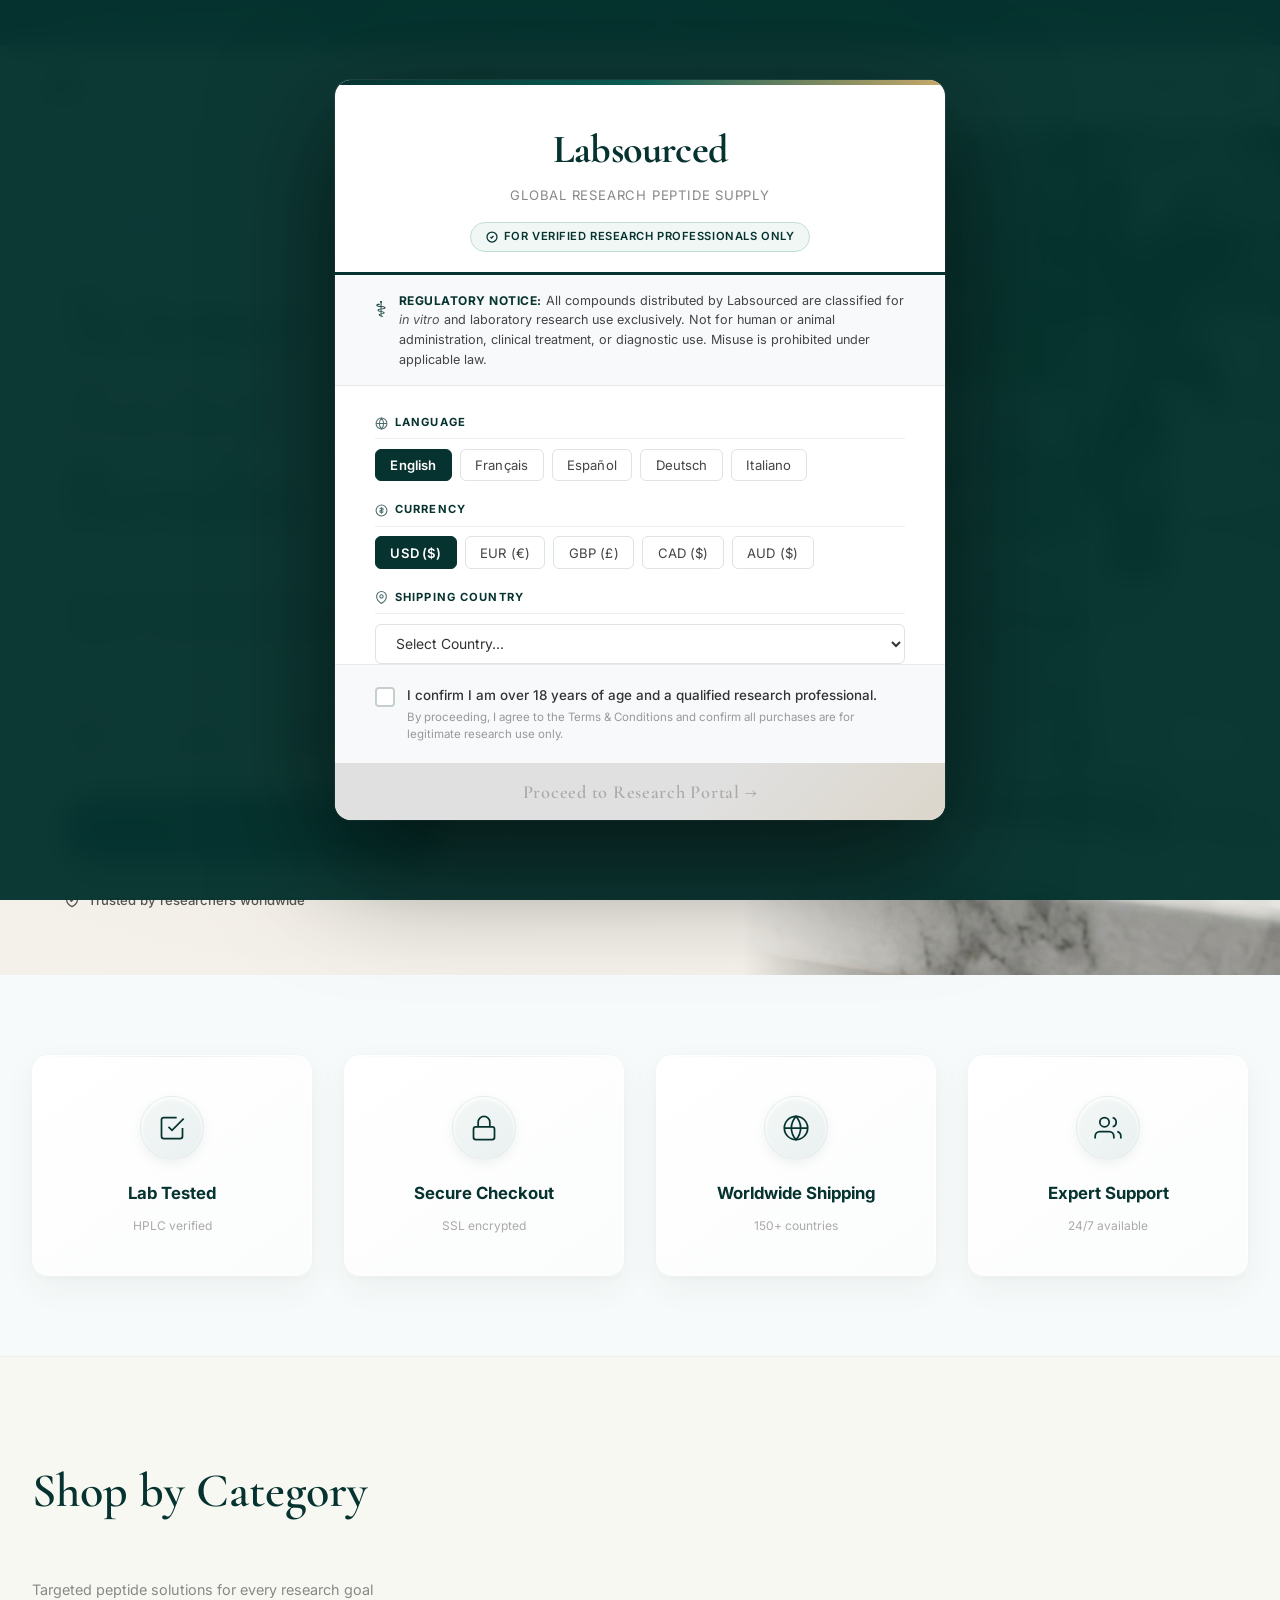
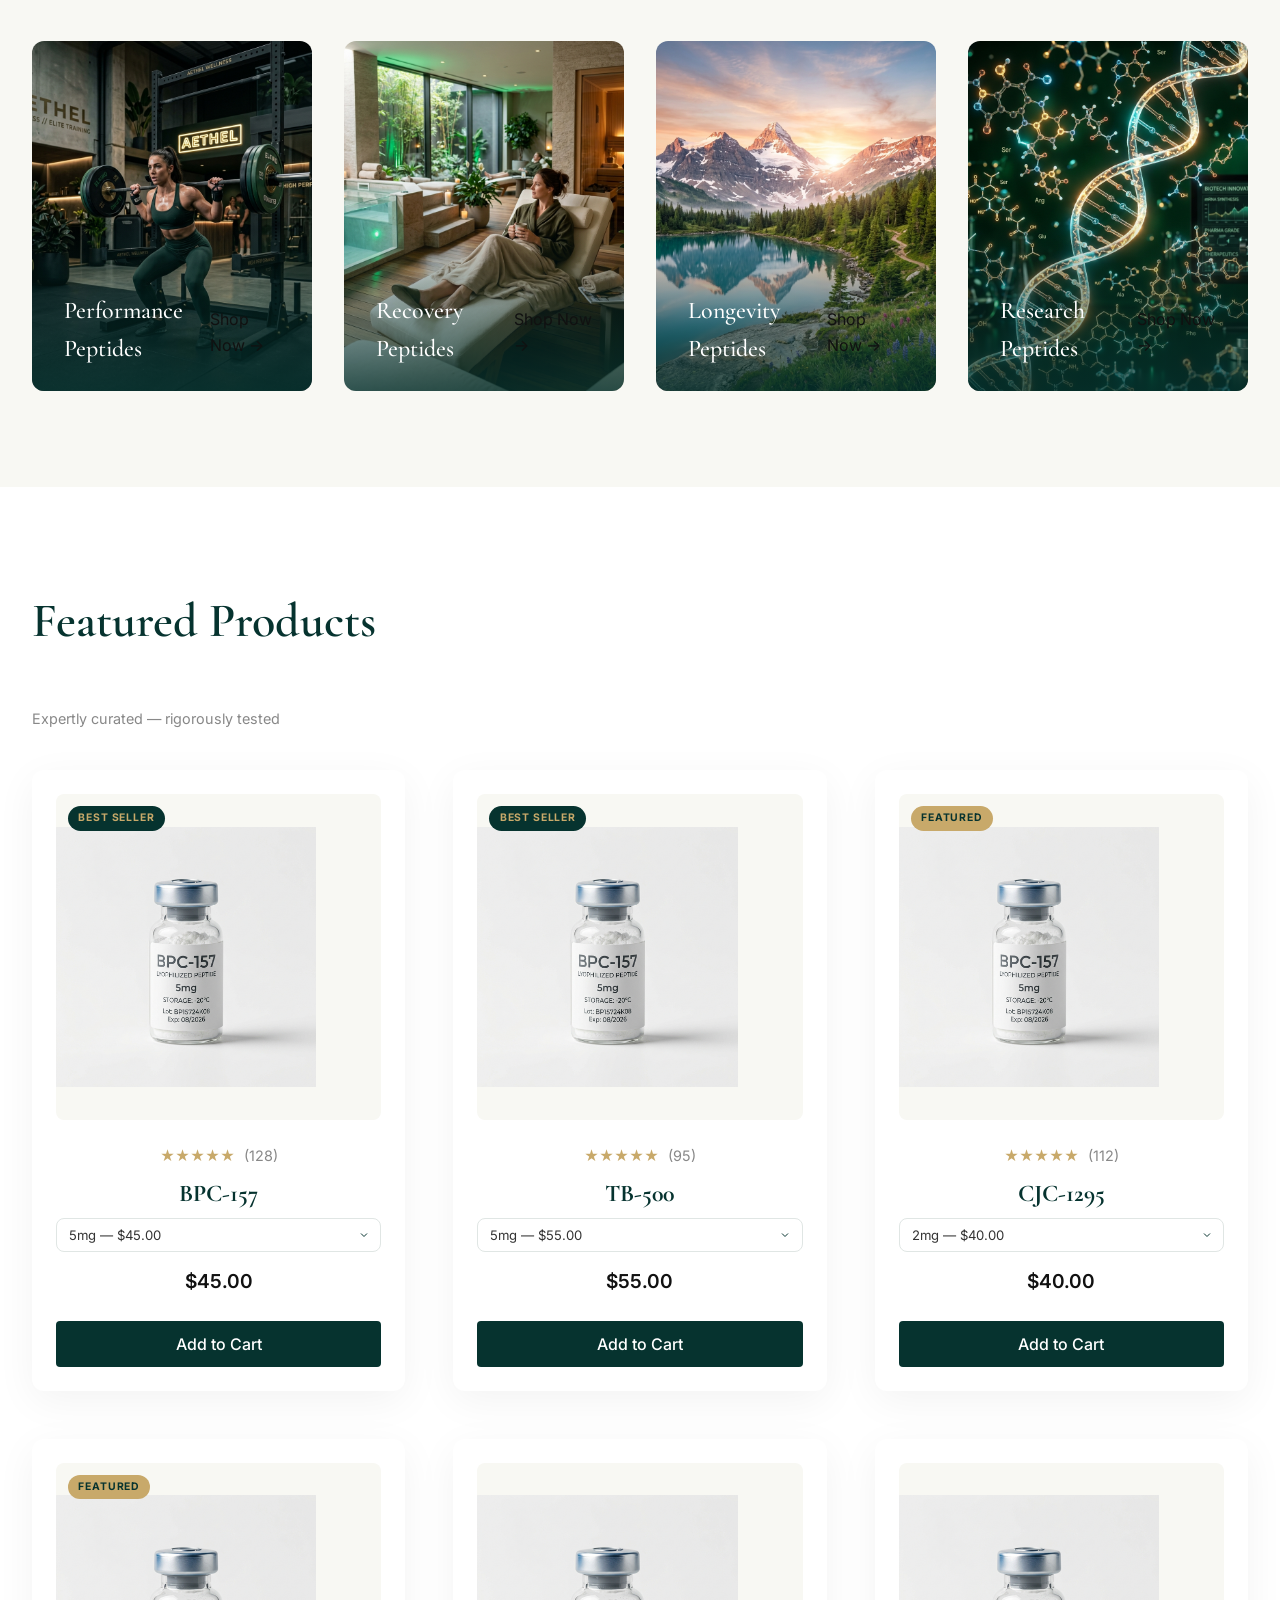
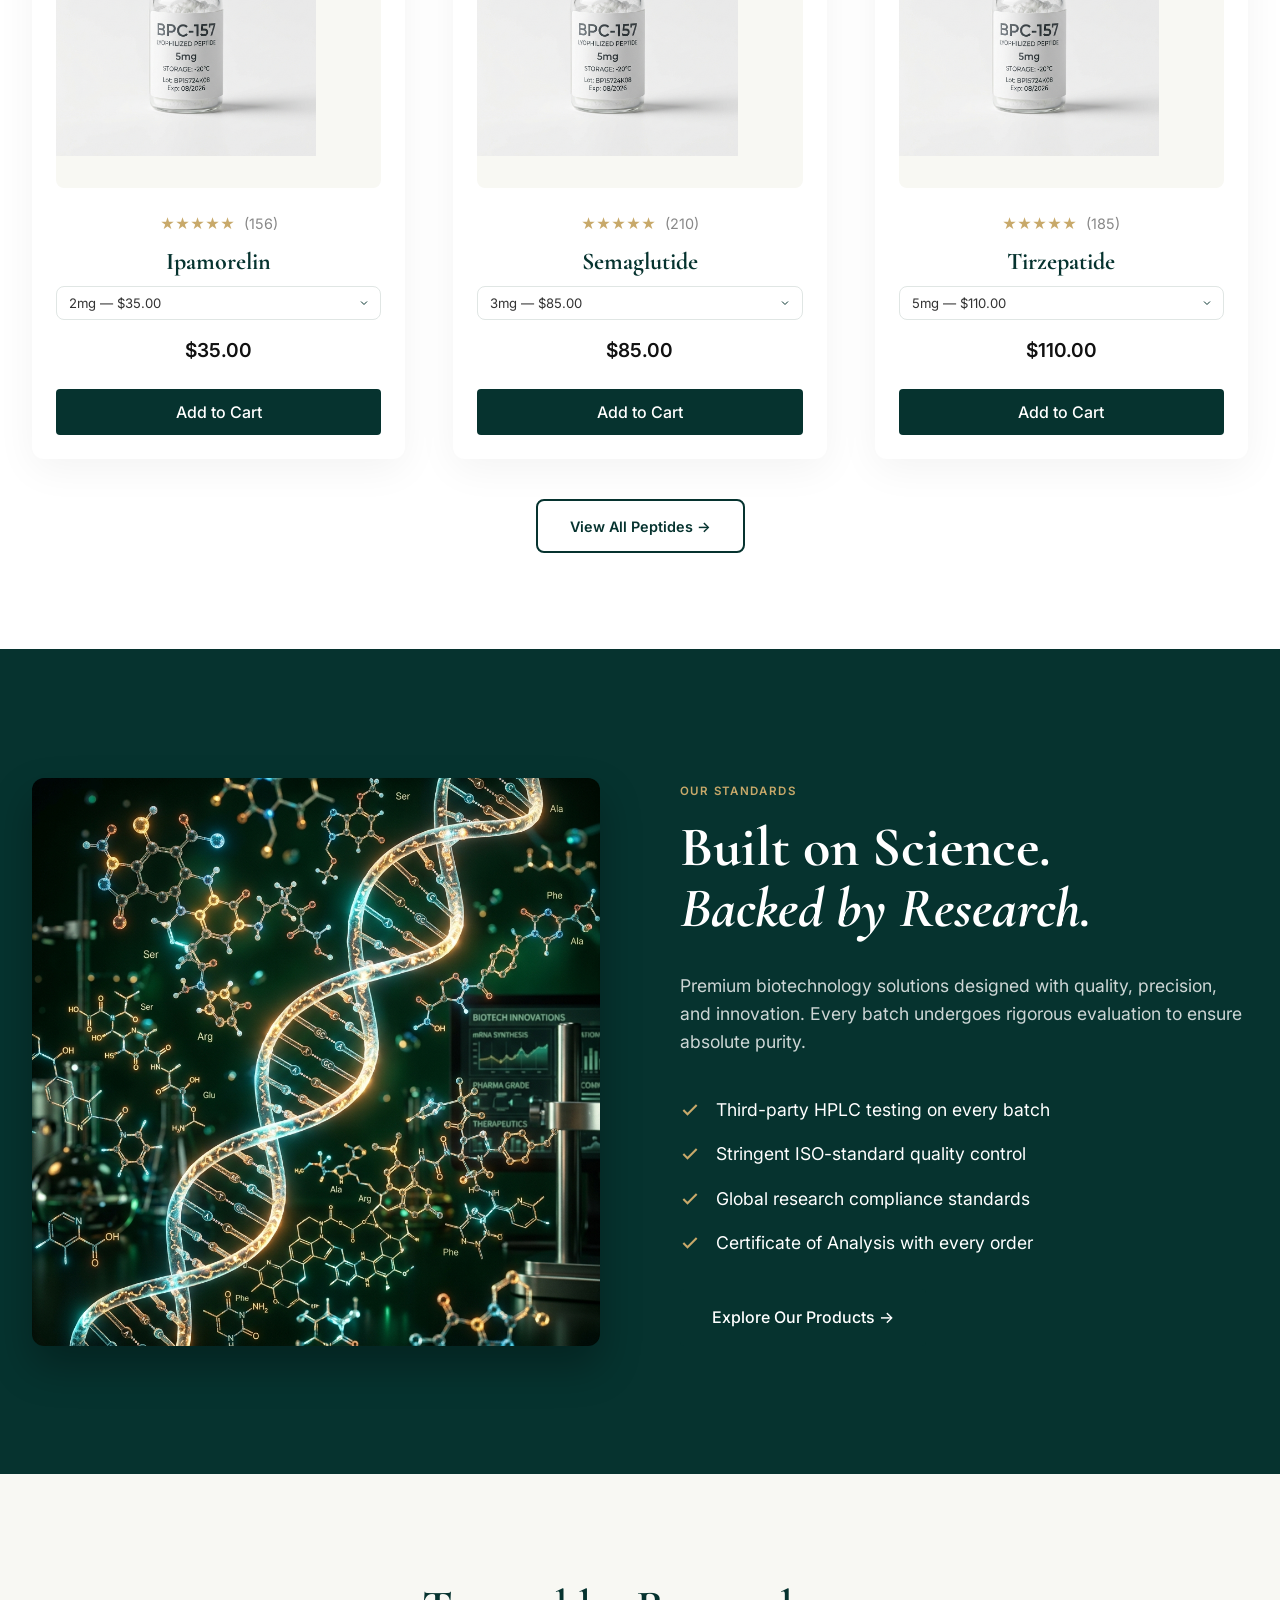
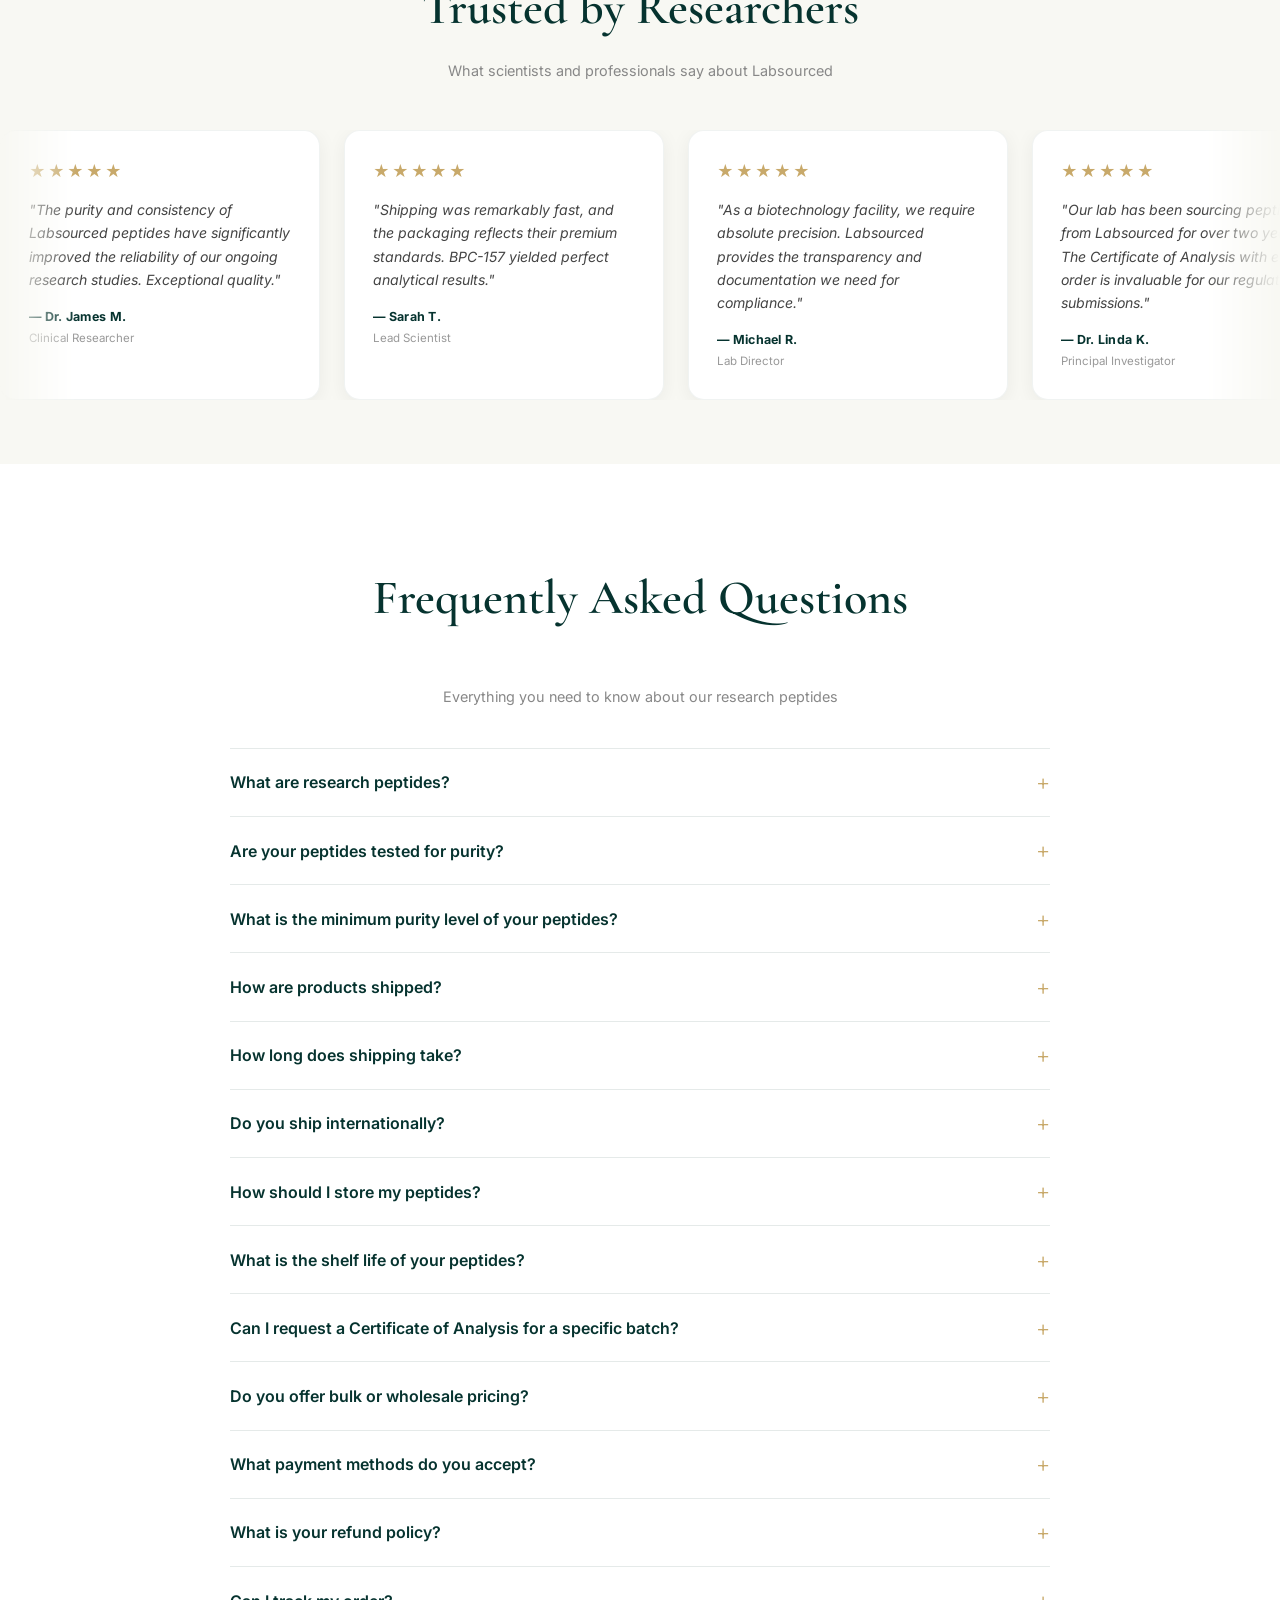
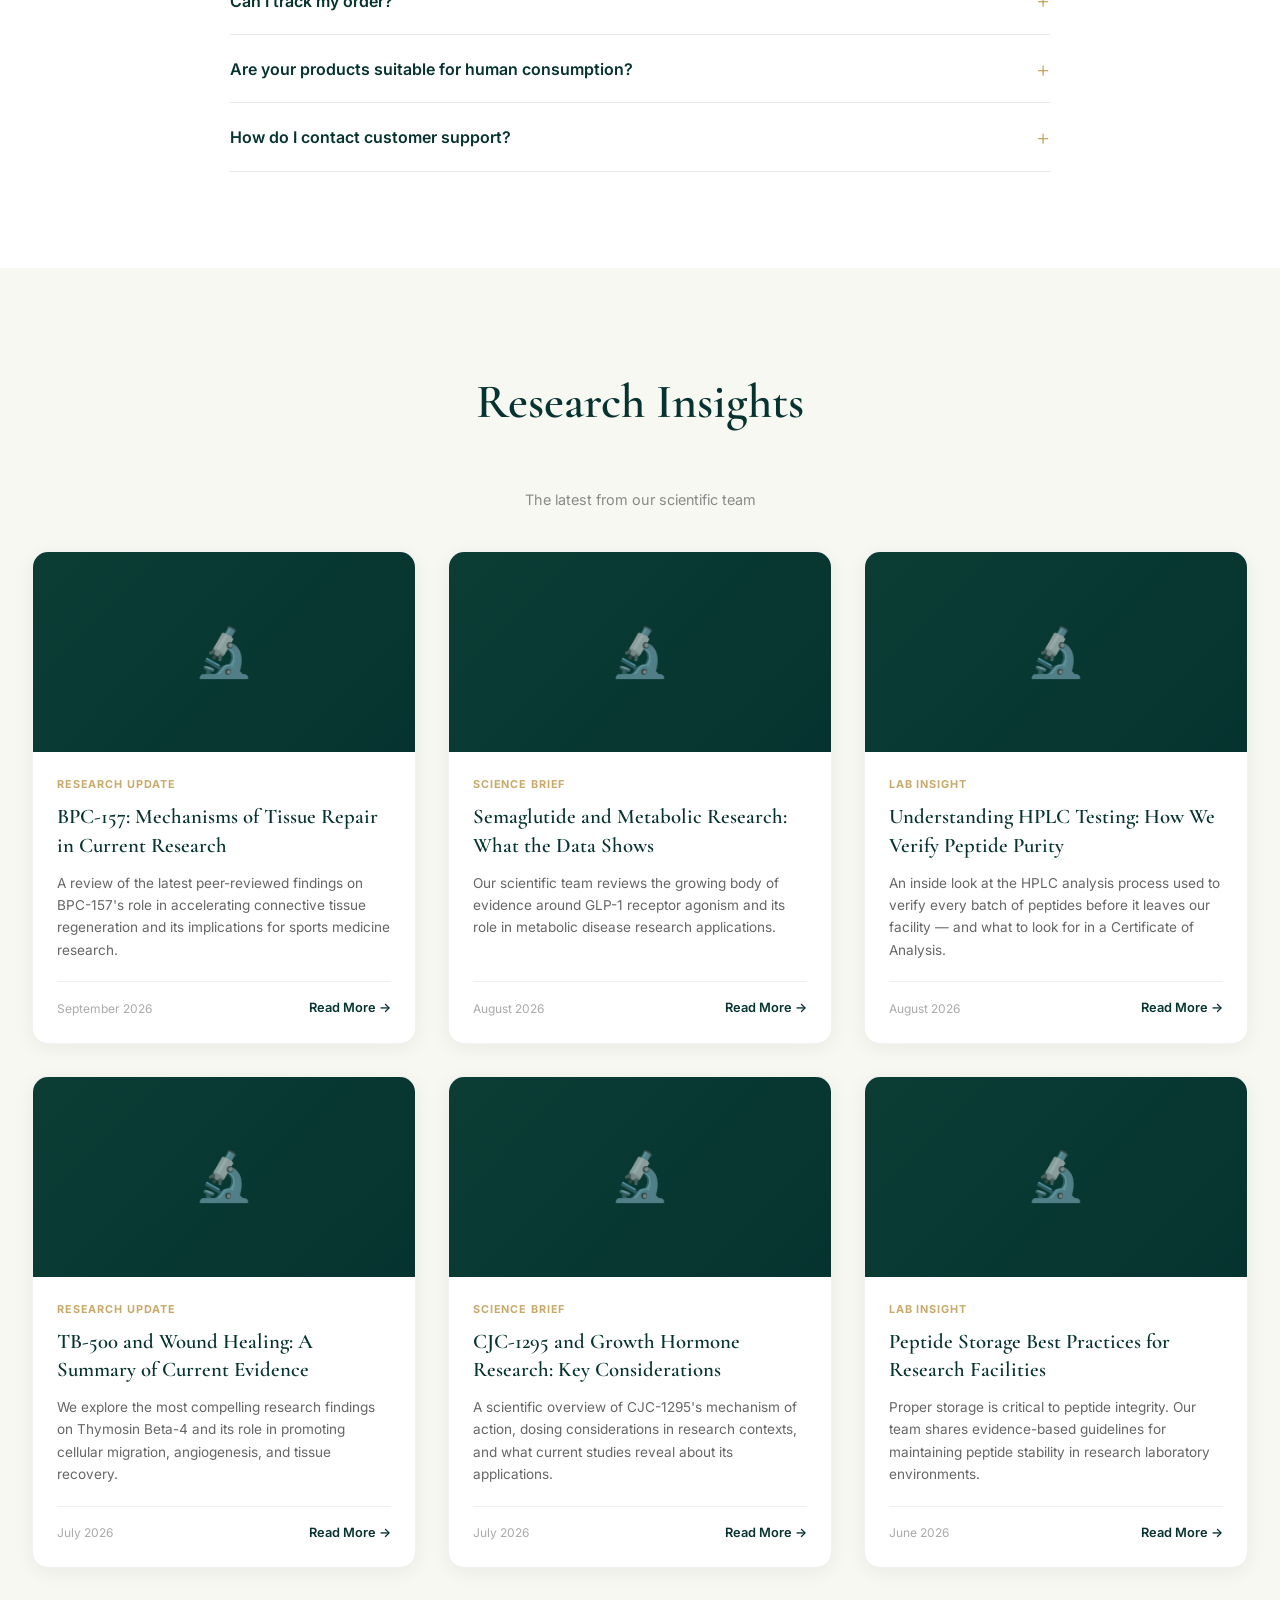
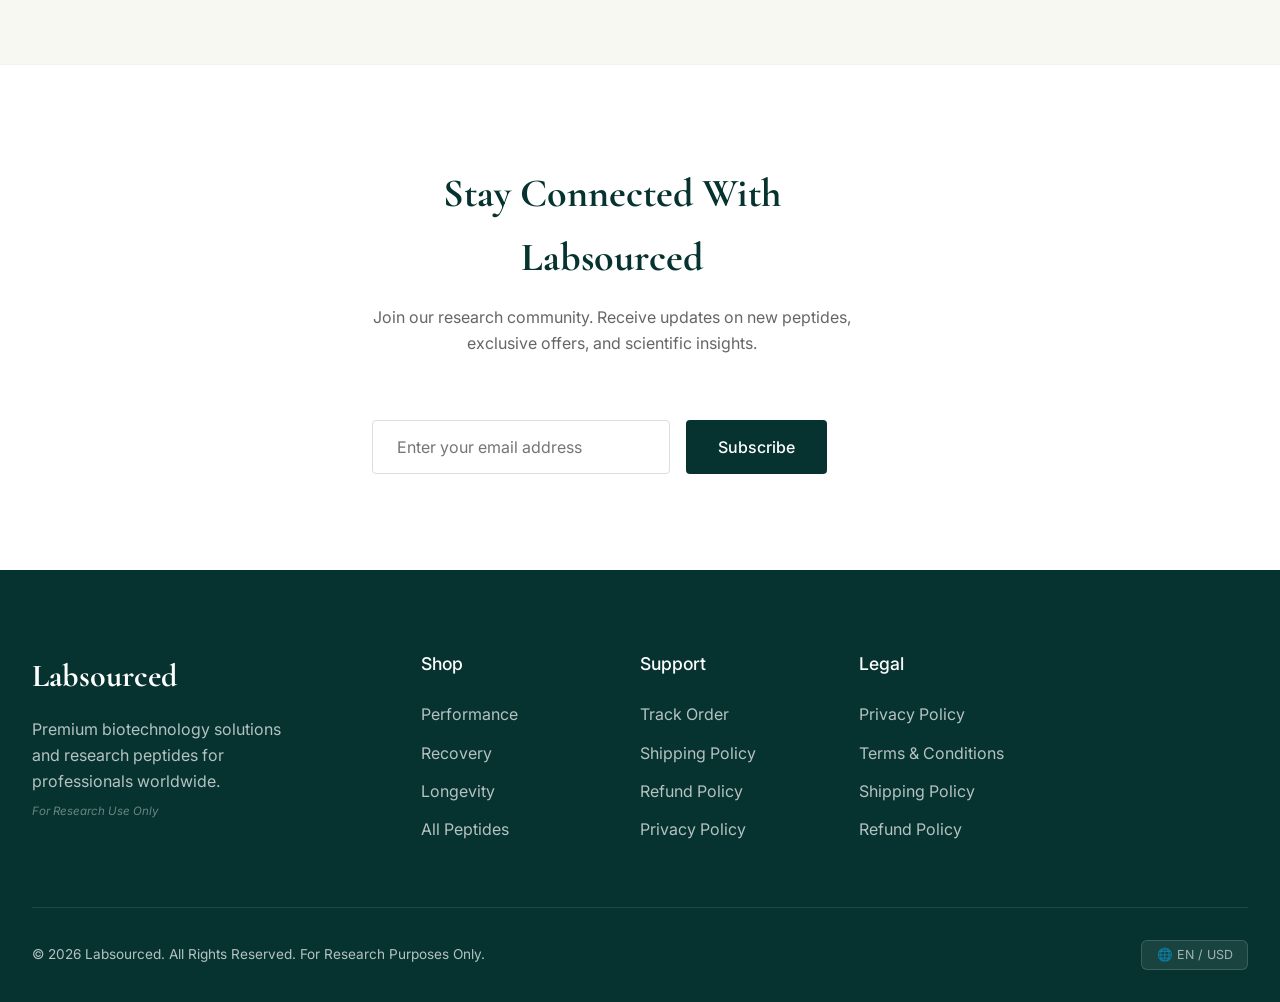
==== commit 8c900ecc: "Replace text logo with Logo.png across all pages" ====
--- a/index.html
+++ b/index.html
@@ -162,7 +162,7 @@
     <button class="mobile-menu-btn" aria-label="Toggle Menu" id="mobileMenuBtn">
       <span></span><span></span><span></span>
     </button>
-    <div class="logo"><a href="index.html">Labsourced</a></div>
+    <div class="logo"><a href="index.html"><img src="Logo.png" alt="Labsourced" class="nav-logo"></a></div>
     <nav class="desktop-nav">
       <ul class="nav-links">
         <li><a href="shop.html" data-t="shop">Shop</a></li>
--- a/css/style.css
+++ b/css/style.css
@@ -175,12 +175,16 @@
 }
 
 .logo a {
-    font-family: var(--font-heading);
-    font-size: 1.8rem;
-    font-weight: 700;
-    color: var(--primary-dark-green);
-    letter-spacing: 1px;
-}
+    display: flex;
+    align-items: center;
+}
+
+.nav-logo {
+    height: 32px;
+    width: auto;
+    object-fit: contain;
+}
+
 
 .desktop-nav .nav-links {
     display: flex;
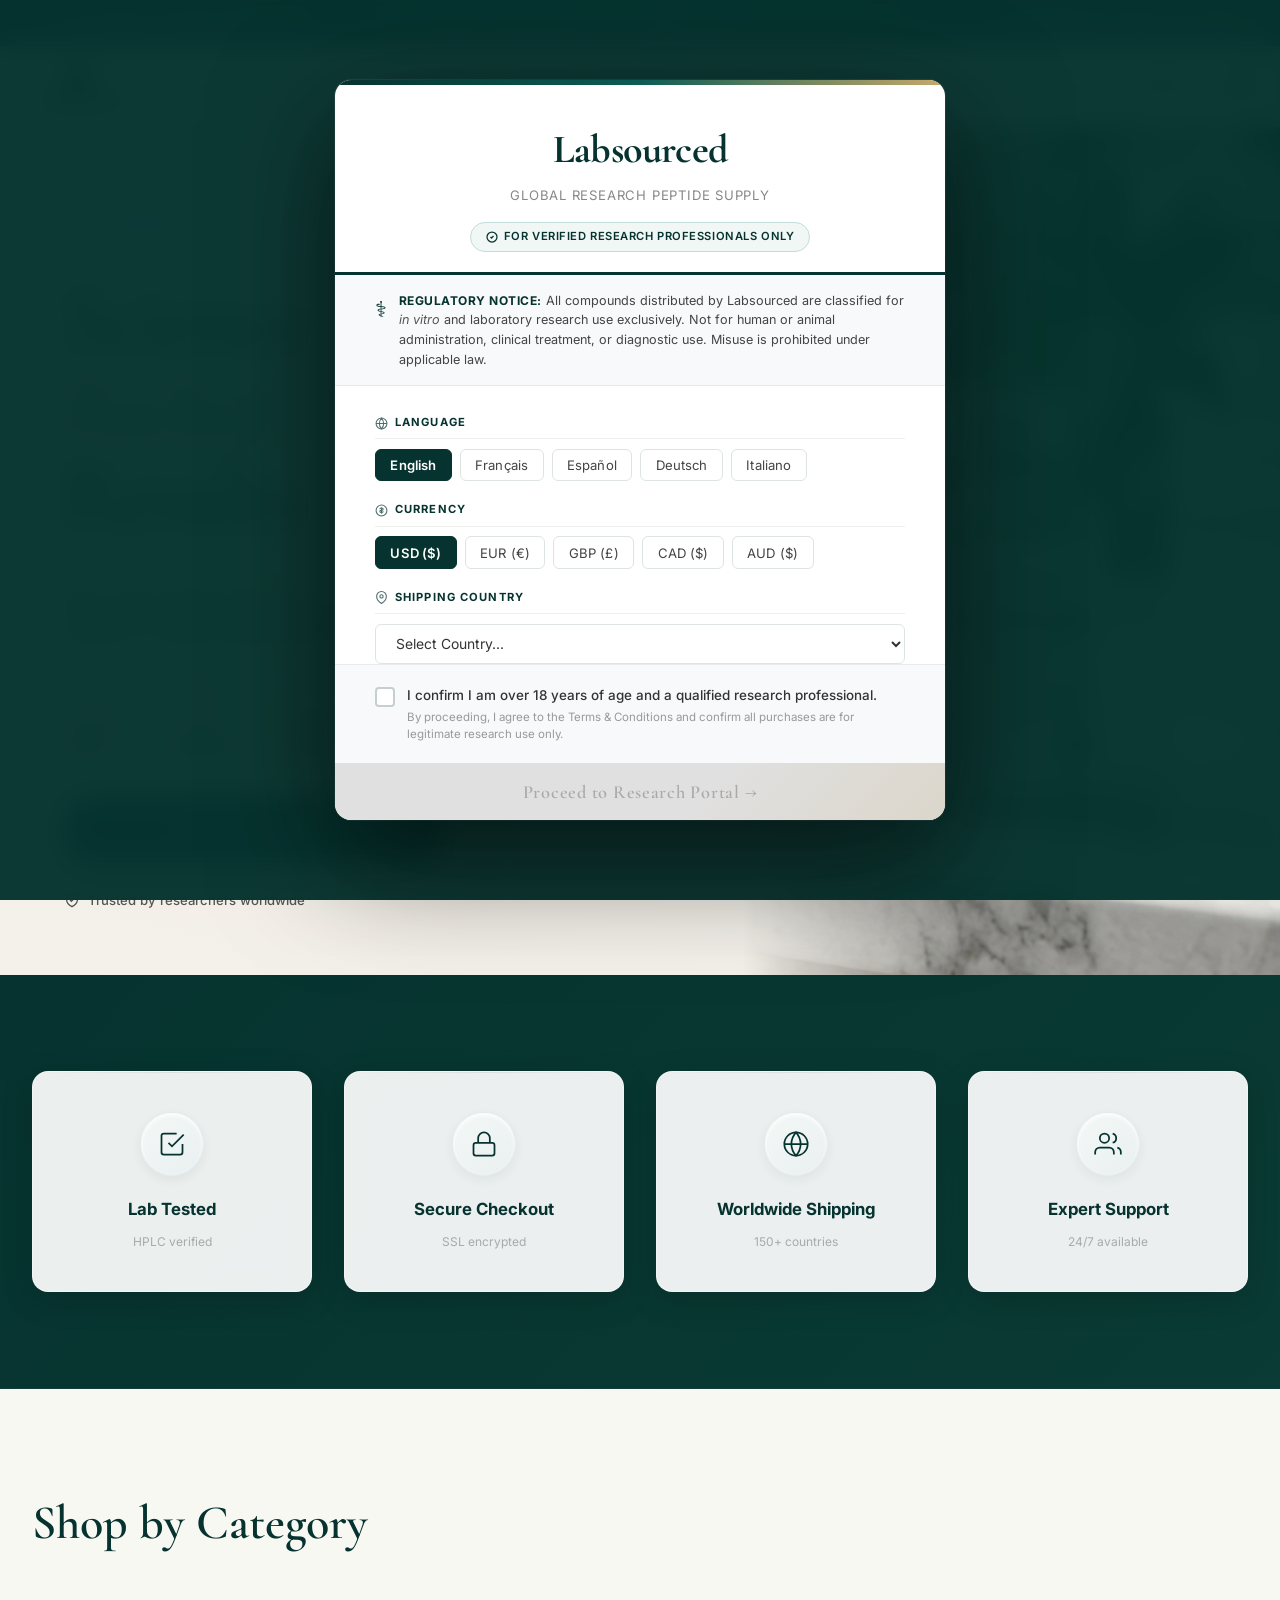
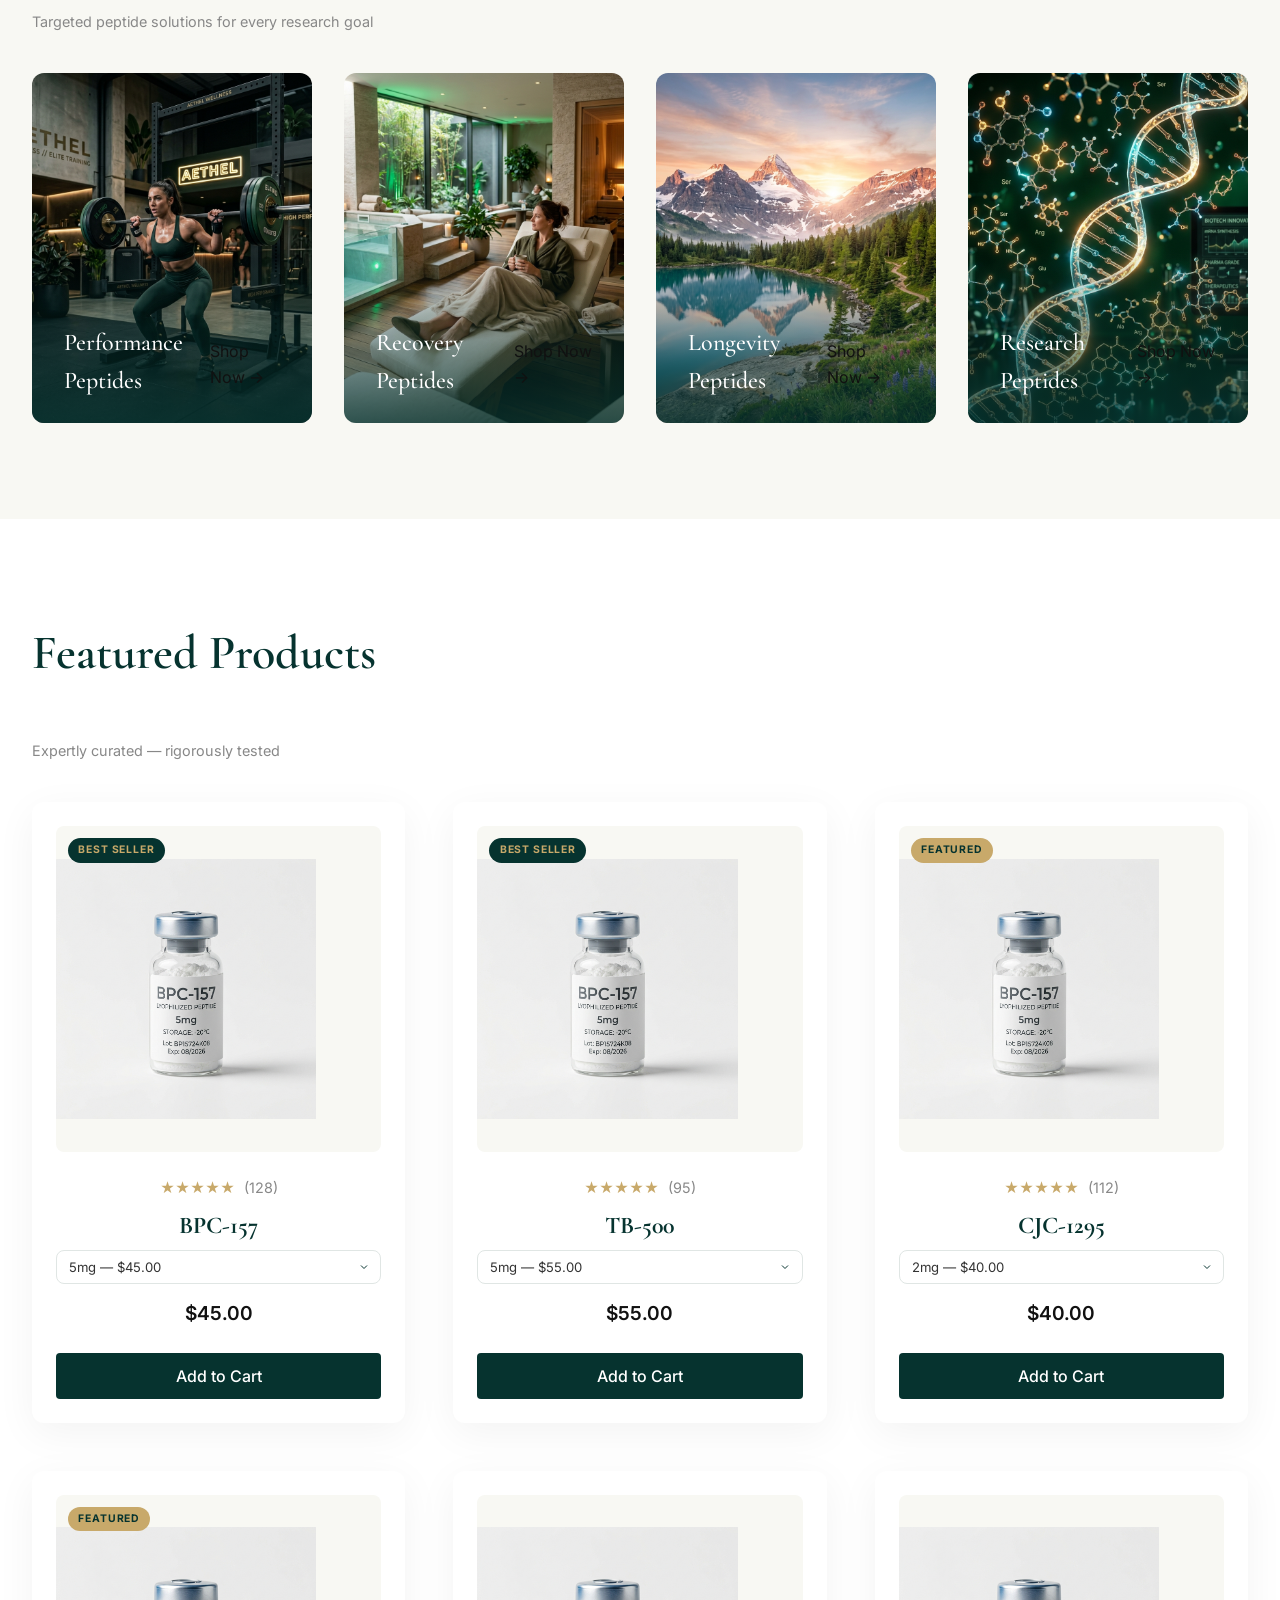
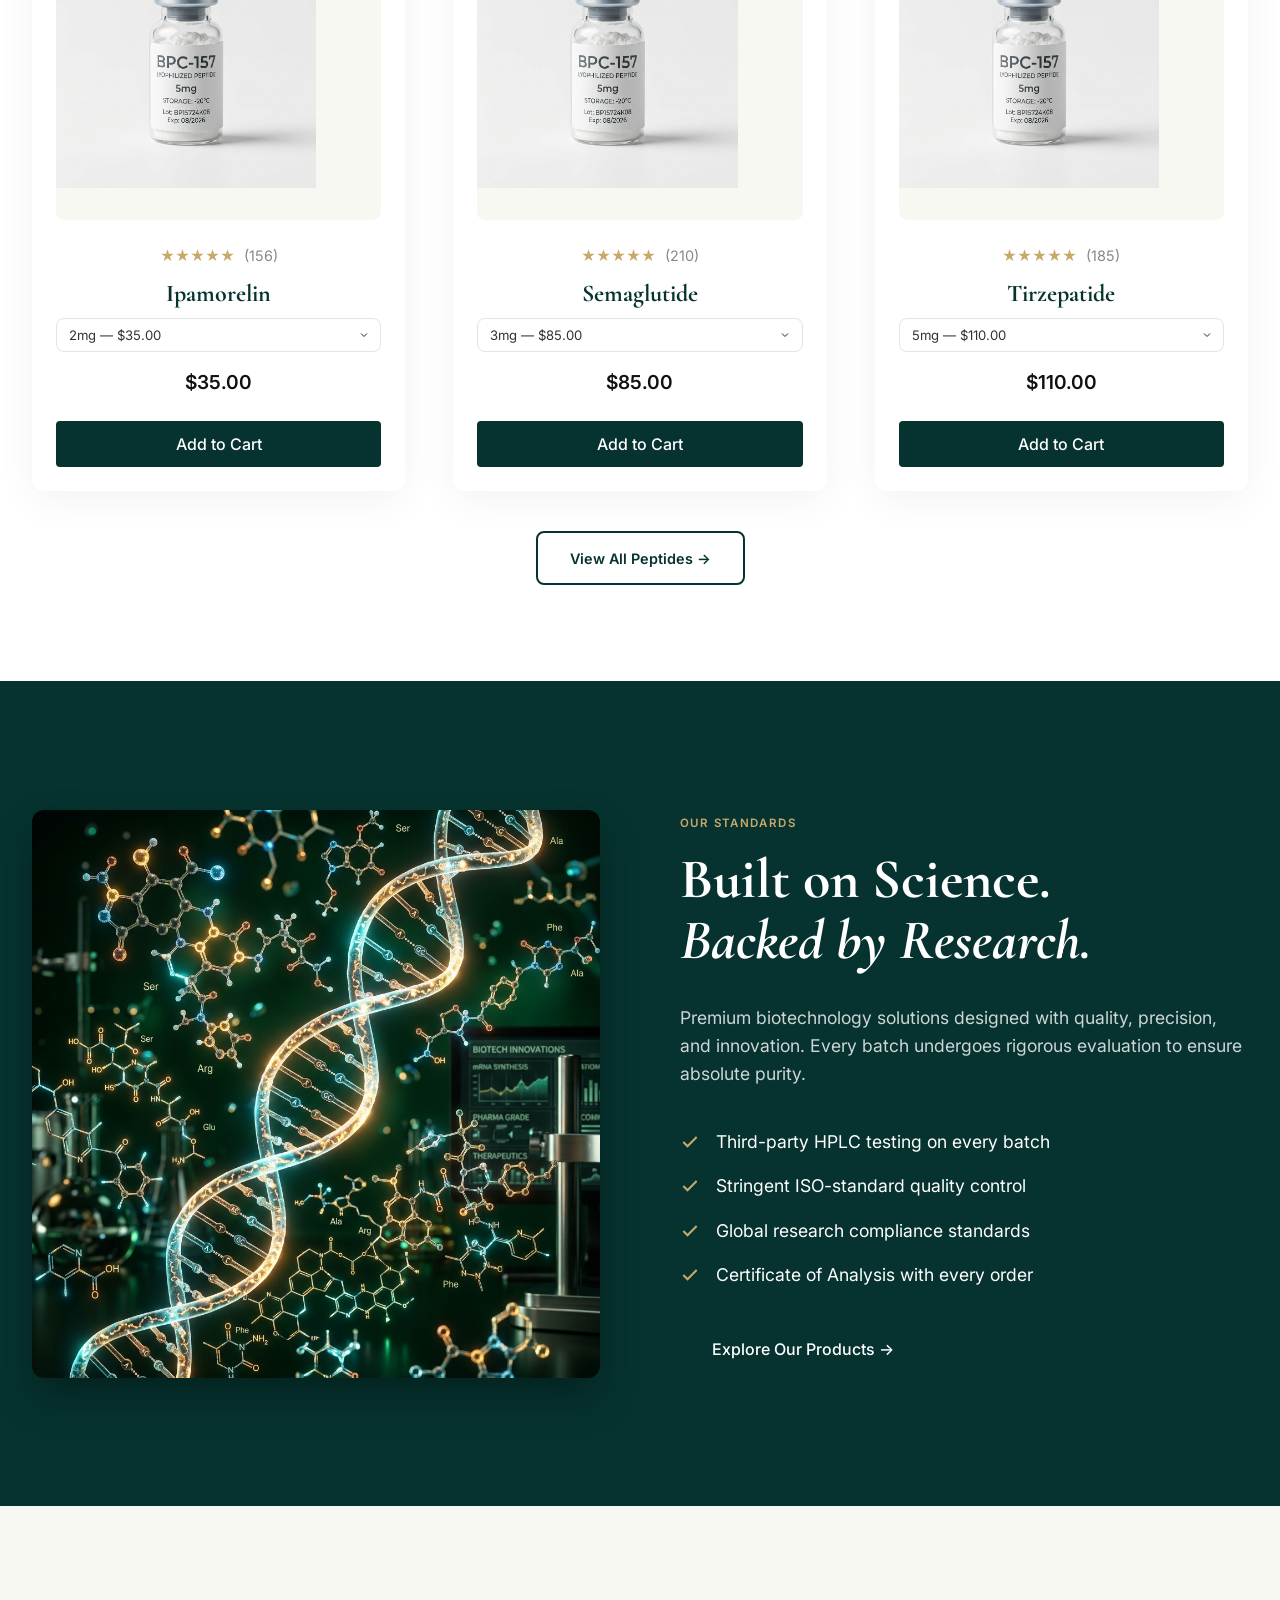
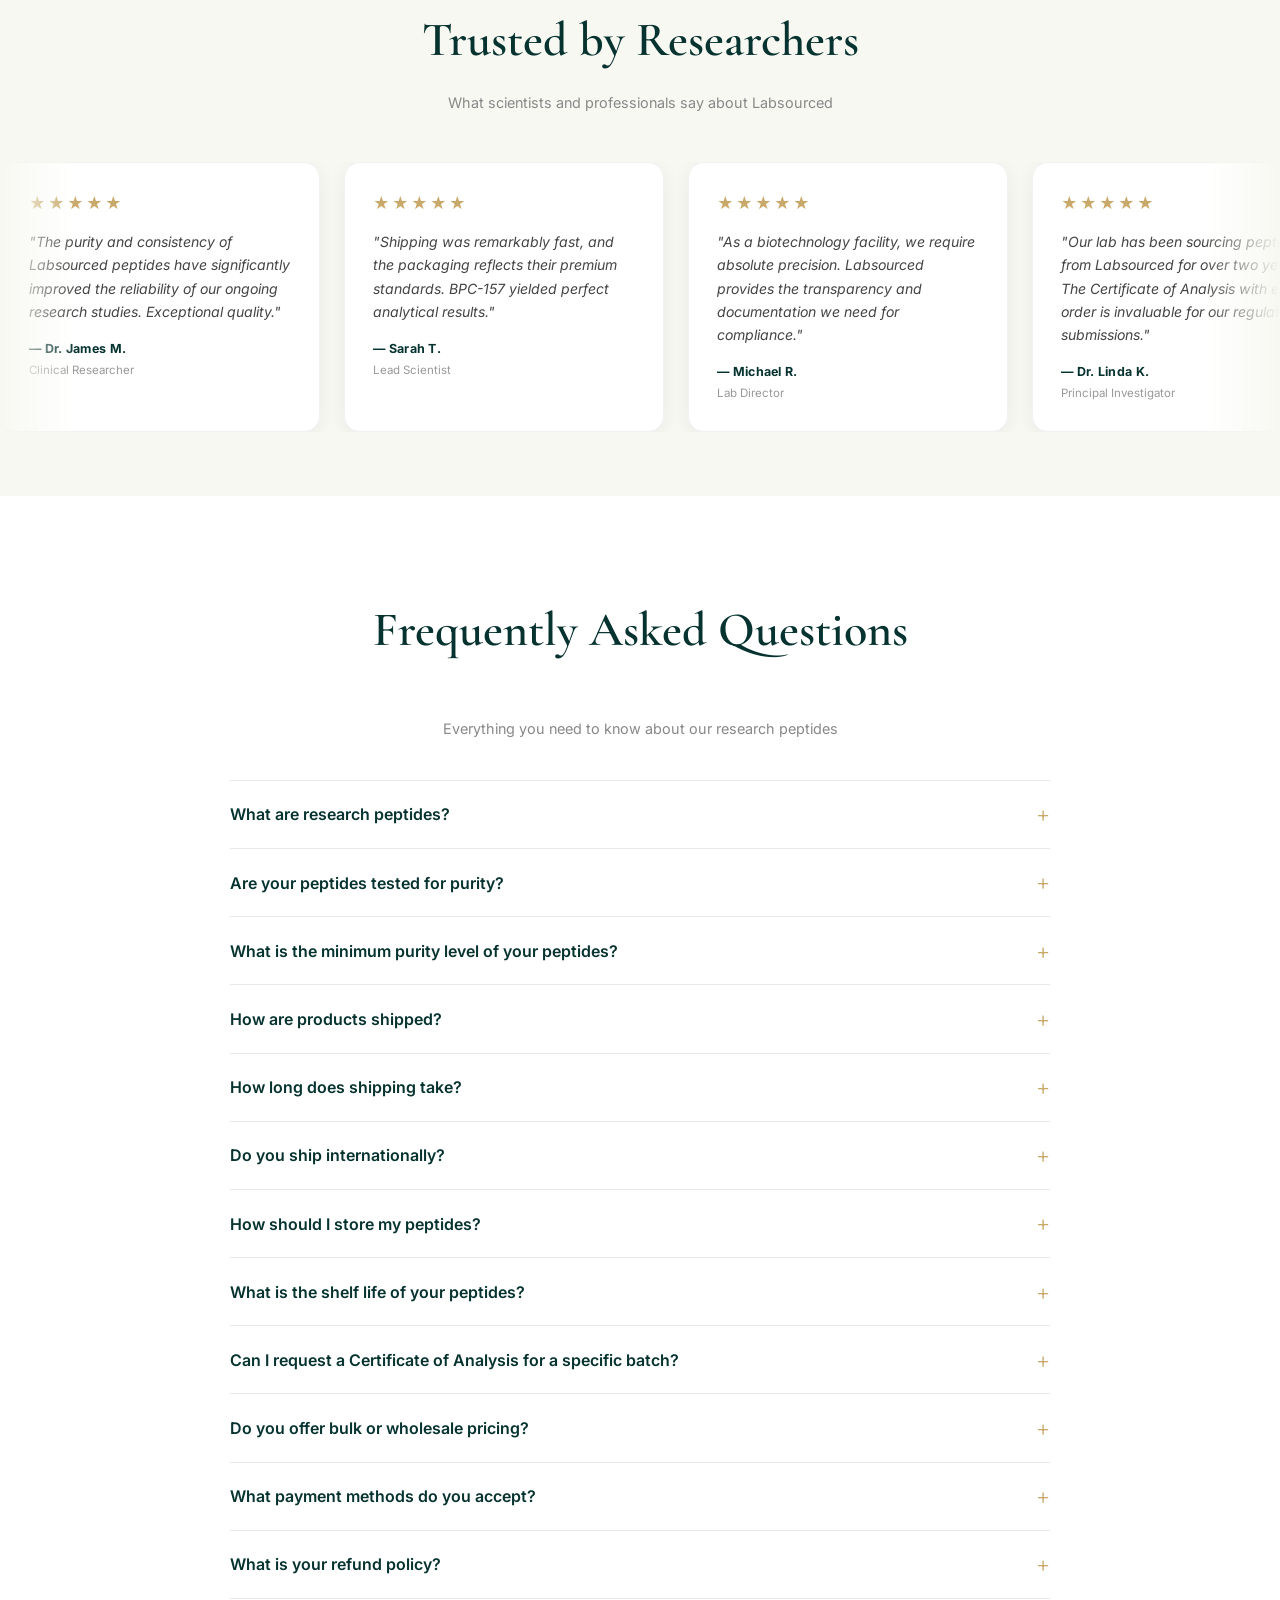
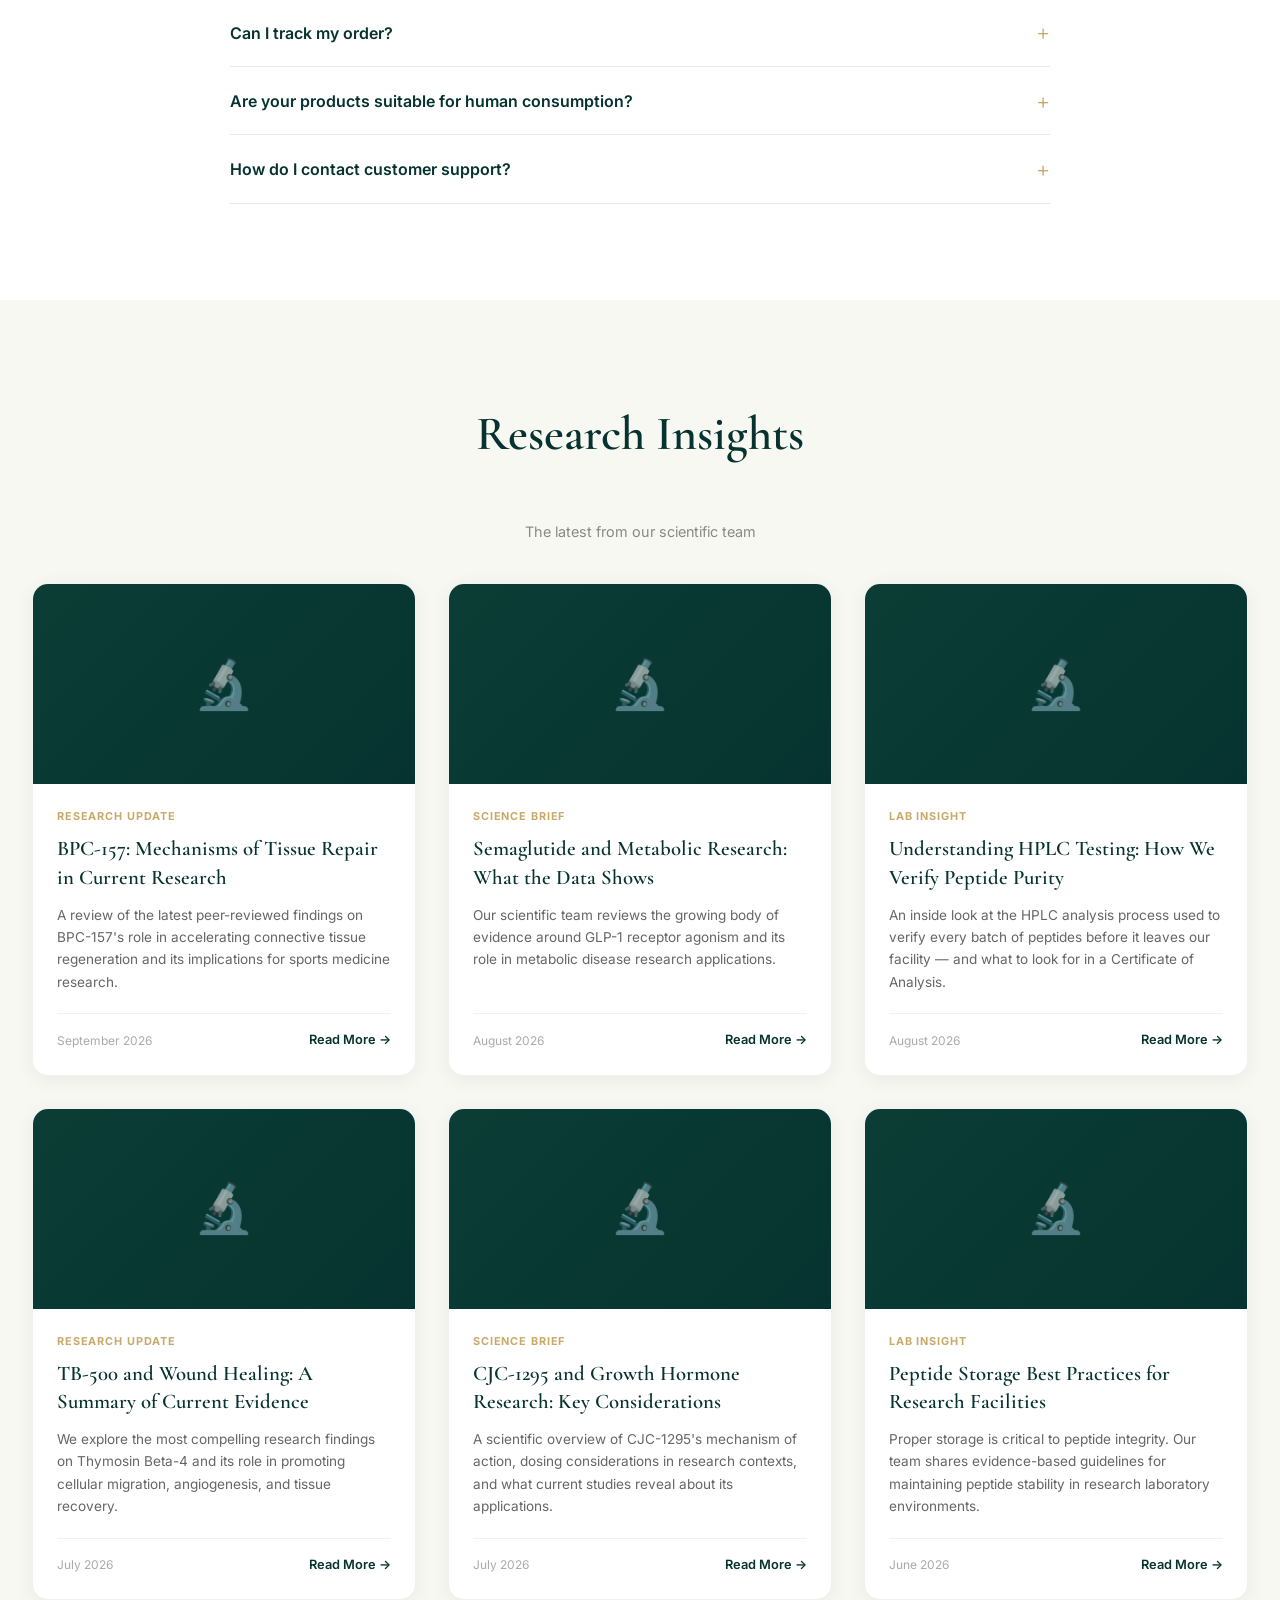
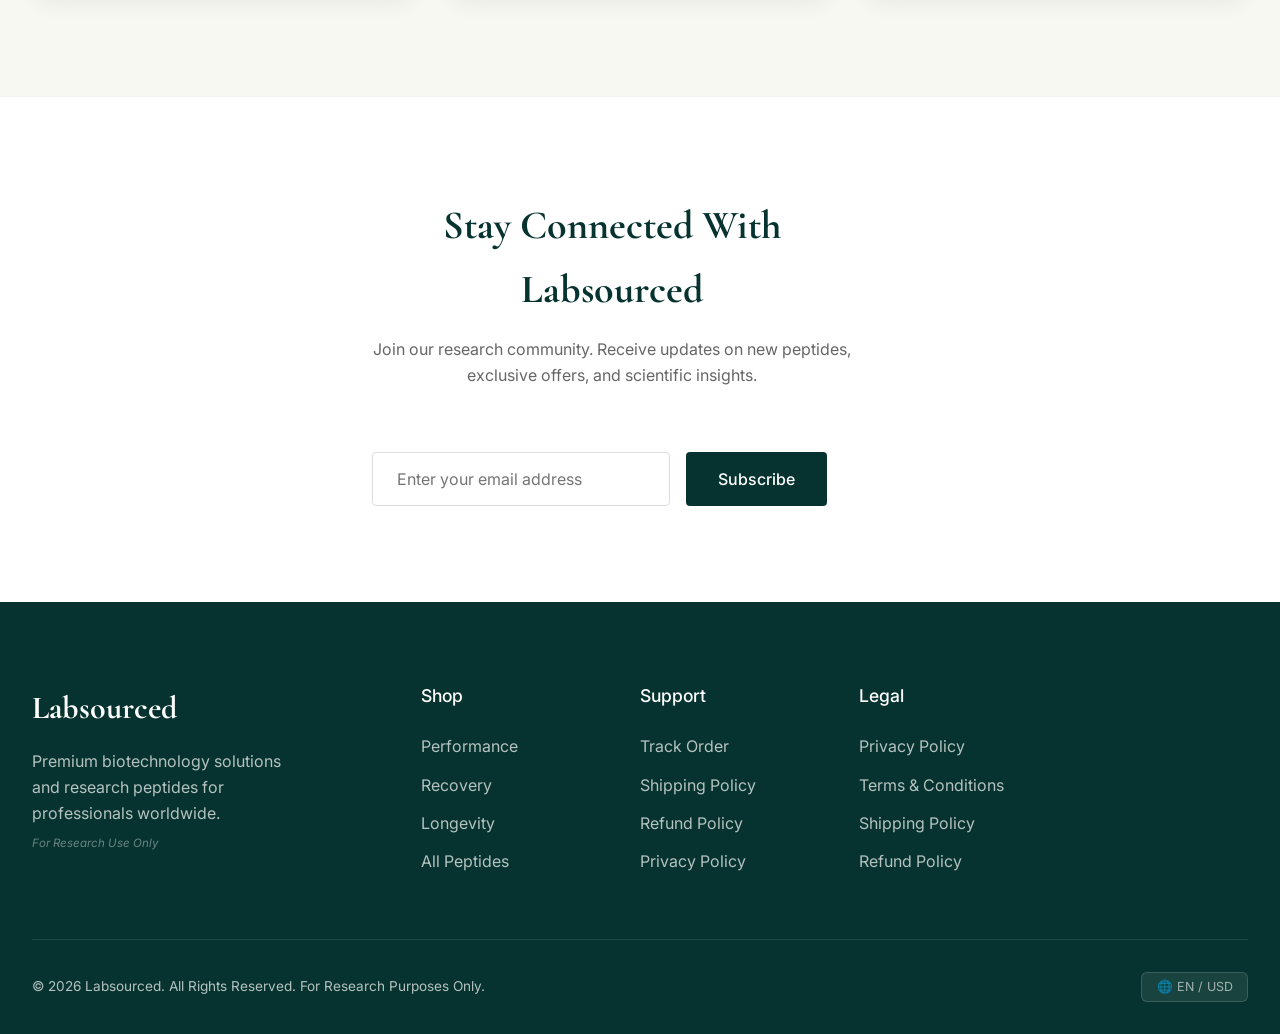
==== commit faaf89ba: "Increase logo size to 48px and add Pep Lab video background to trust section" ====
--- a/index.html
+++ b/index.html
@@ -274,6 +274,10 @@
 <!-- TRUST SECTION                                    -->
 <!-- ================================================ -->
 <section class="trust-section">
+  <video autoplay loop muted playsinline class="trust-bg-video">
+    <source src="Pep Lab.mp4" type="video/mp4">
+  </video>
+  <div class="trust-overlay"></div>
   <div class="container trust-inner">
     <div class="trust-item">
       <div class="trust-icon">
--- a/css/style.css
+++ b/css/style.css
@@ -180,7 +180,7 @@
 }
 
 .nav-logo {
-    height: 32px;
+    height: 48px;
     width: auto;
     object-fit: contain;
 }
@@ -537,15 +537,42 @@
 
 /* 4. TRUST ICON SECTION */
 .trust-section {
-    padding: 5rem 0;
-    background-color: #f7fafa; /* clinical soft background */
-    border-bottom: 1px solid rgba(6, 51, 47, 0.05);
+    padding: 6rem 0;
+    position: relative;
+    overflow: hidden;
+    background-color: #06332F; /* Dark fallback */
+    border-bottom: 1px solid rgba(255, 255, 255, 0.05);
+}
+
+.trust-bg-video {
+    position: absolute;
+    top: 50%;
+    left: 50%;
+    transform: translate(-50%, -50%);
+    min-width: 100%;
+    min-height: 100%;
+    width: auto;
+    height: auto;
+    object-fit: cover;
+    z-index: 0;
+}
+
+.trust-overlay {
+    position: absolute;
+    top: 0;
+    left: 0;
+    width: 100%;
+    height: 100%;
+    background: linear-gradient(135deg, rgba(6, 51, 47, 0.85) 0%, rgba(11, 61, 53, 0.75) 100%);
+    z-index: 1;
 }
 
 .trust-inner {
     display: grid;
     grid-template-columns: repeat(4, 1fr);
     gap: 2rem;
+    position: relative;
+    z-index: 2;
 }
 
 .trust-item {
@@ -553,11 +580,13 @@
     flex-direction: column;
     align-items: center;
     text-align: center;
-    background: linear-gradient(145deg, #ffffff 0%, #fbfcfc 100%);
+    background: rgba(255, 255, 255, 0.92); /* Glassmorphism effect */
+    backdrop-filter: blur(8px);
+    -webkit-backdrop-filter: blur(8px);
     padding: 2.5rem 1.5rem;
     border-radius: 16px;
-    box-shadow: 0 2px 10px rgba(0, 0, 0, 0.02), 0 12px 32px rgba(6, 51, 47, 0.05);
-    border: 1px solid rgba(255, 255, 255, 0.8); /* Edge highlight for physical look */
+    box-shadow: 0 8px 32px rgba(0, 0, 0, 0.15);
+    border: 1px solid rgba(255, 255, 255, 0.4); /* Edge highlight for physical look */
     position: relative;
     overflow: hidden;
     transition: transform 0.4s cubic-bezier(0.165, 0.84, 0.44, 1), box-shadow 0.4s cubic-bezier(0.165, 0.84, 0.44, 1);
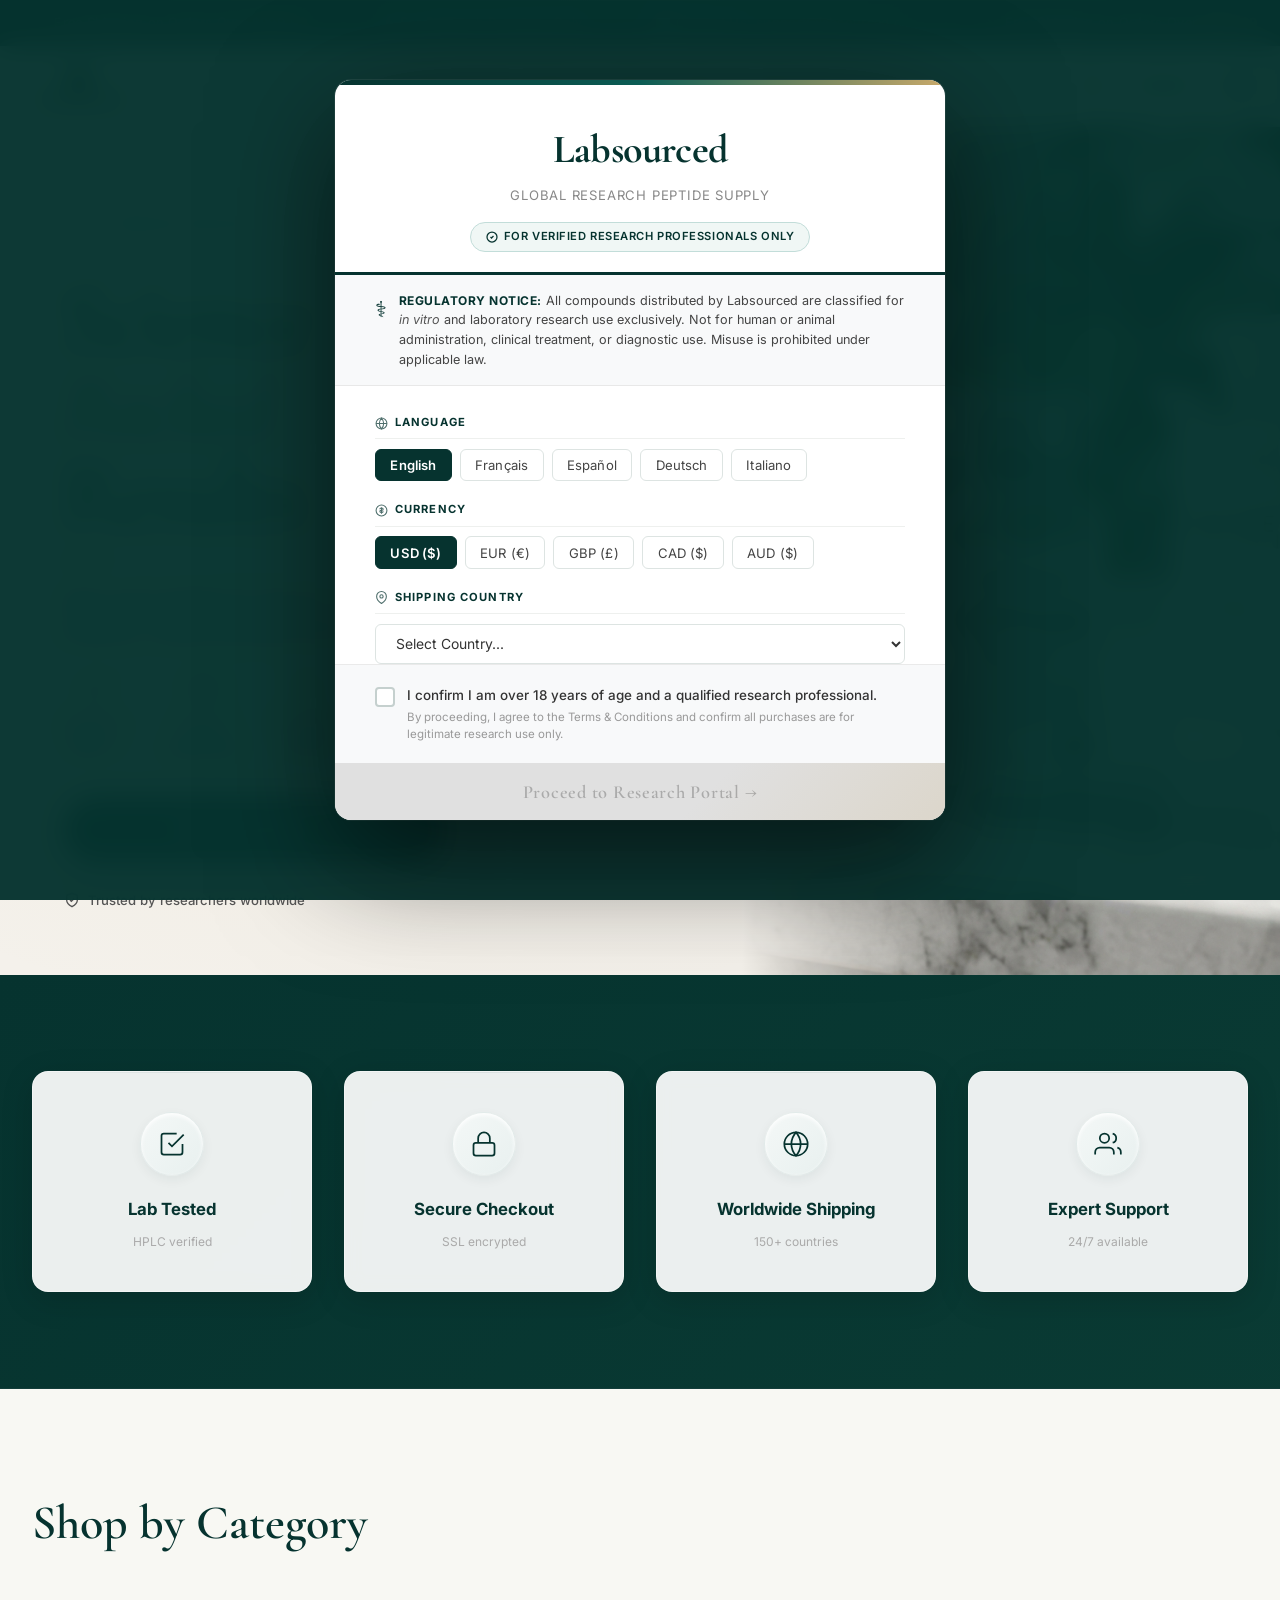
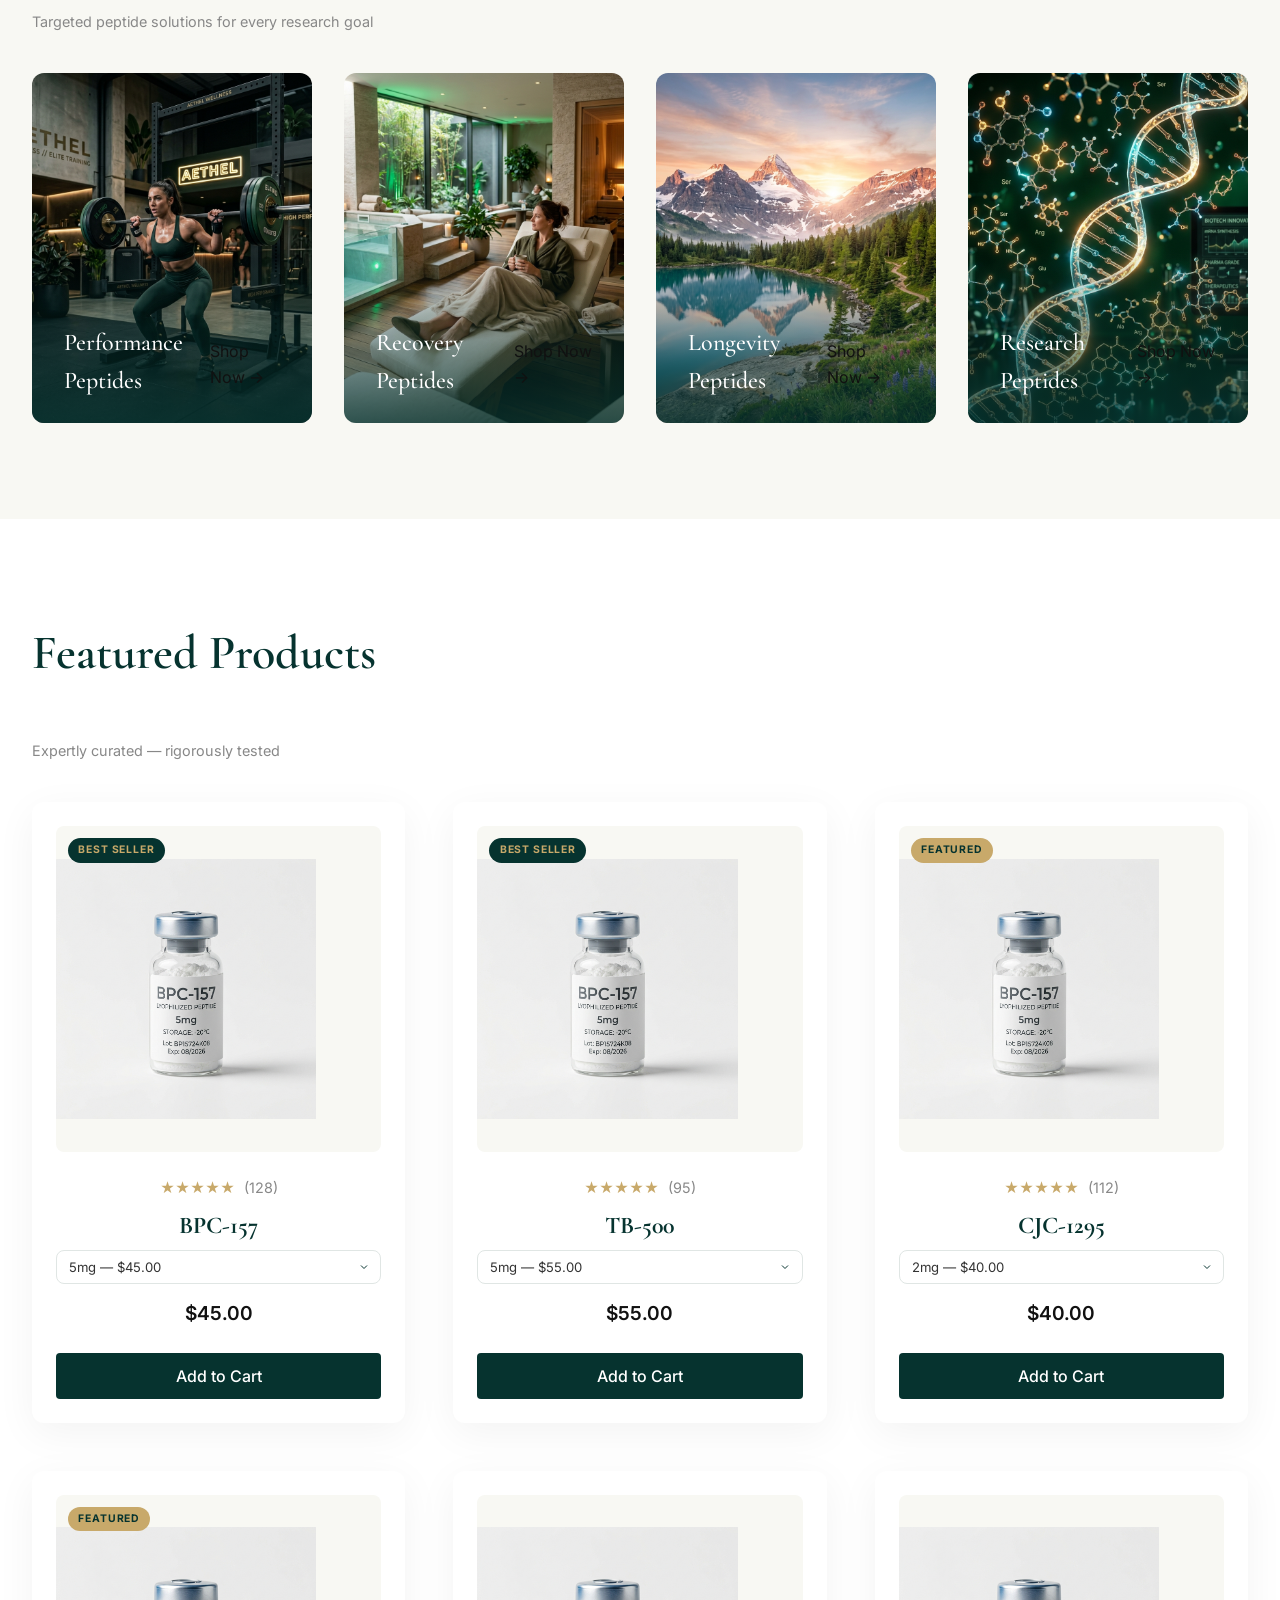
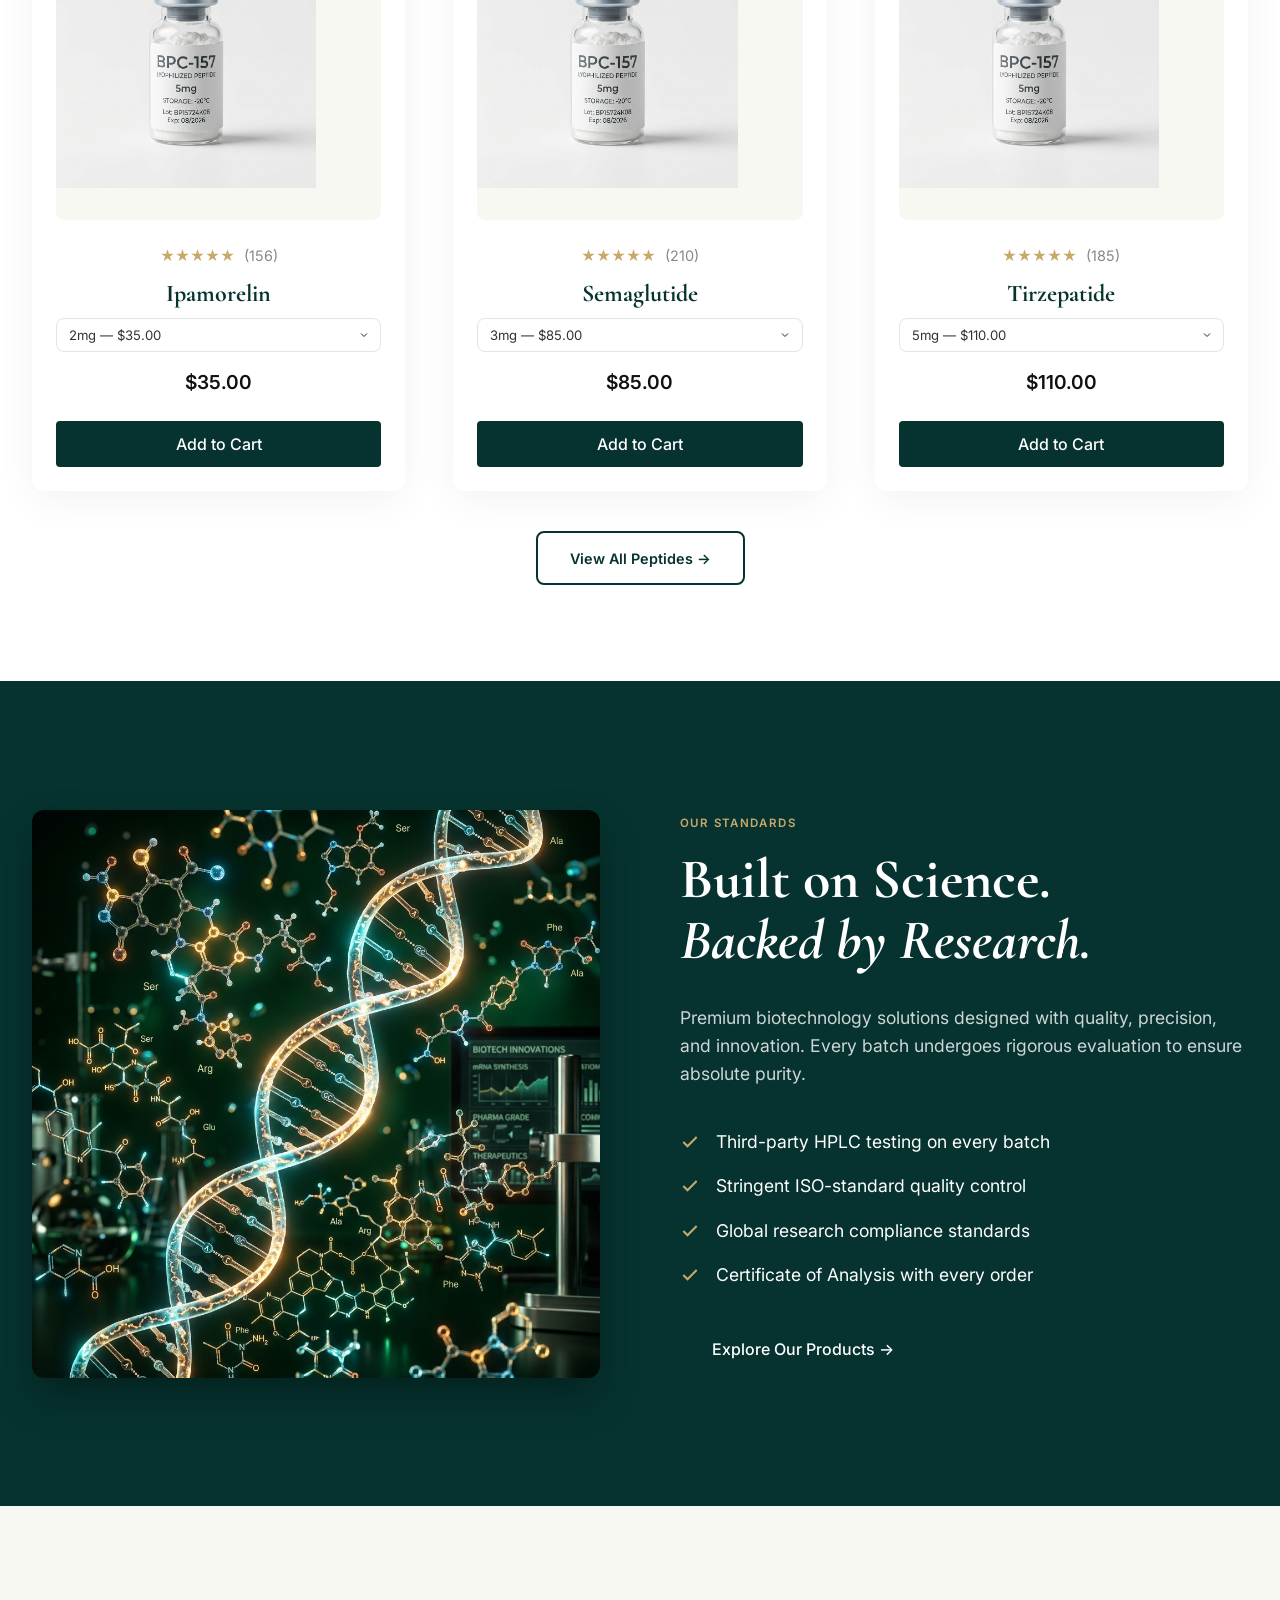
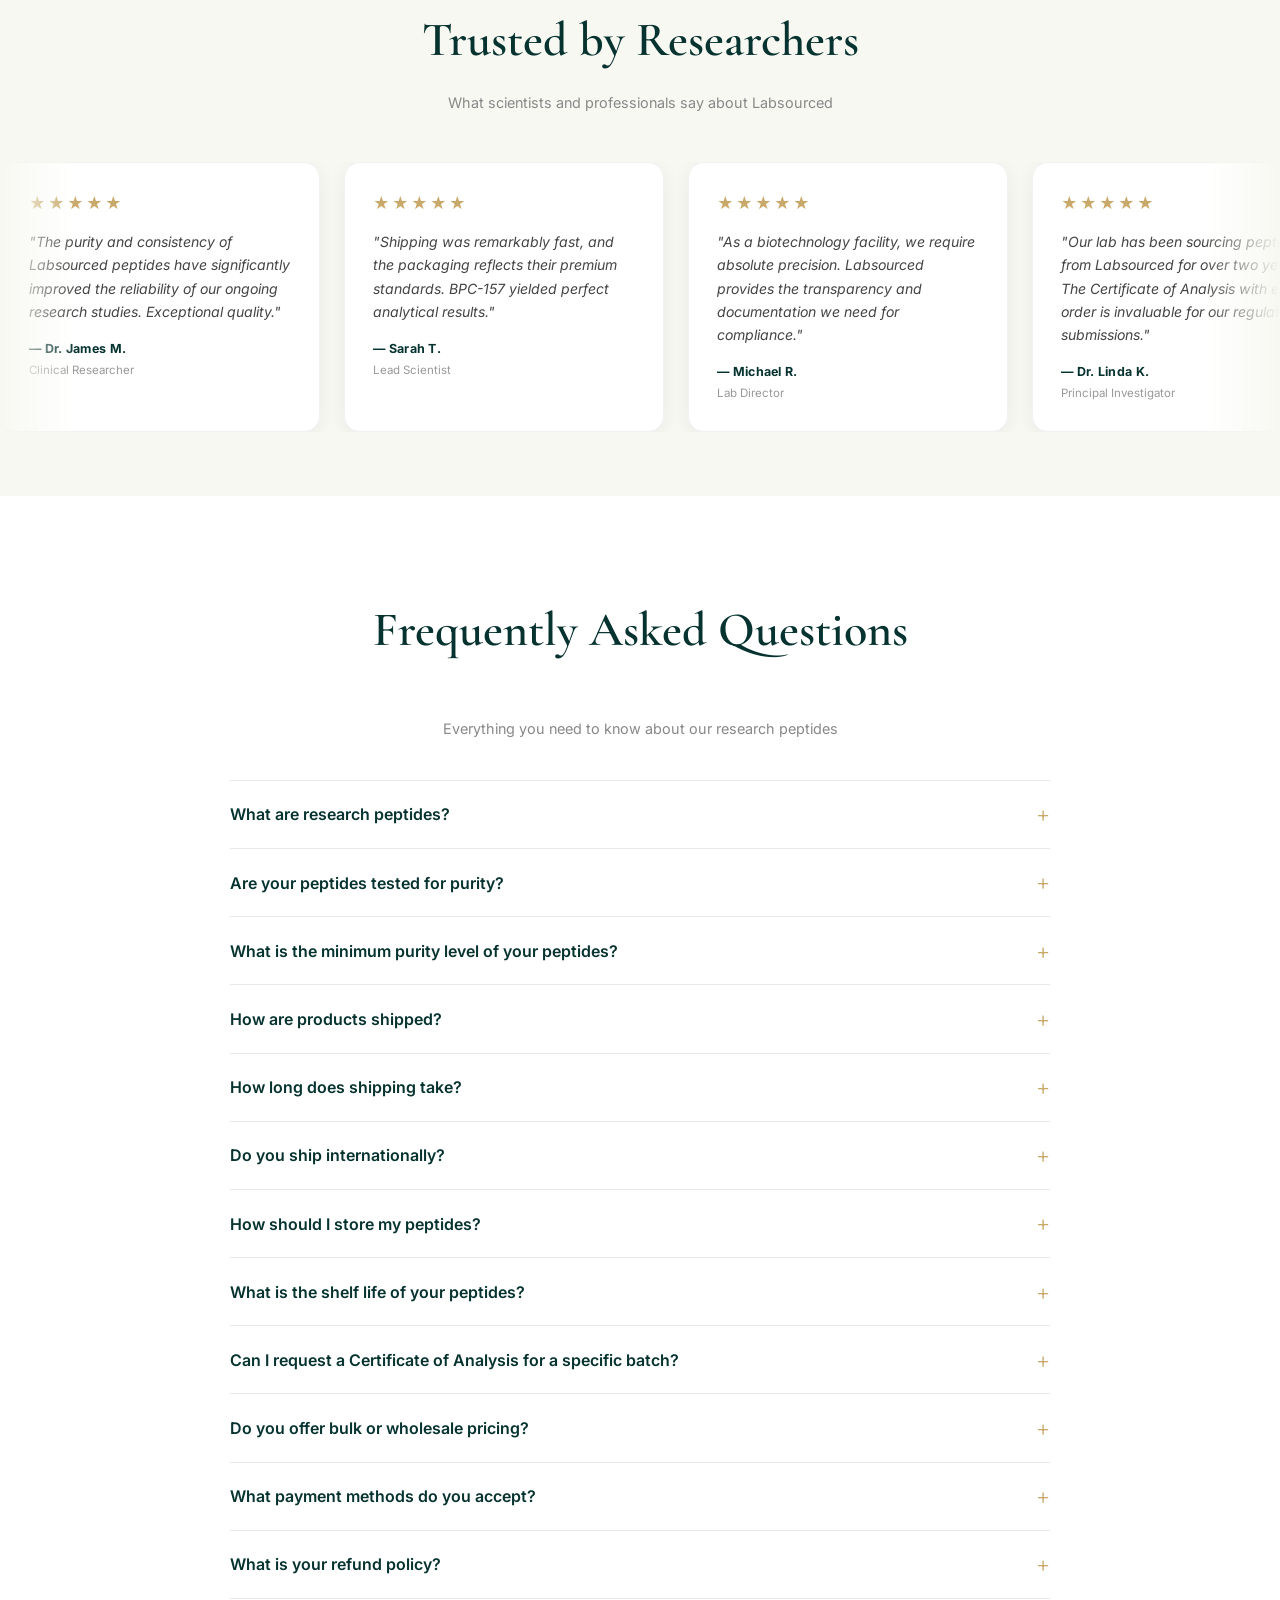
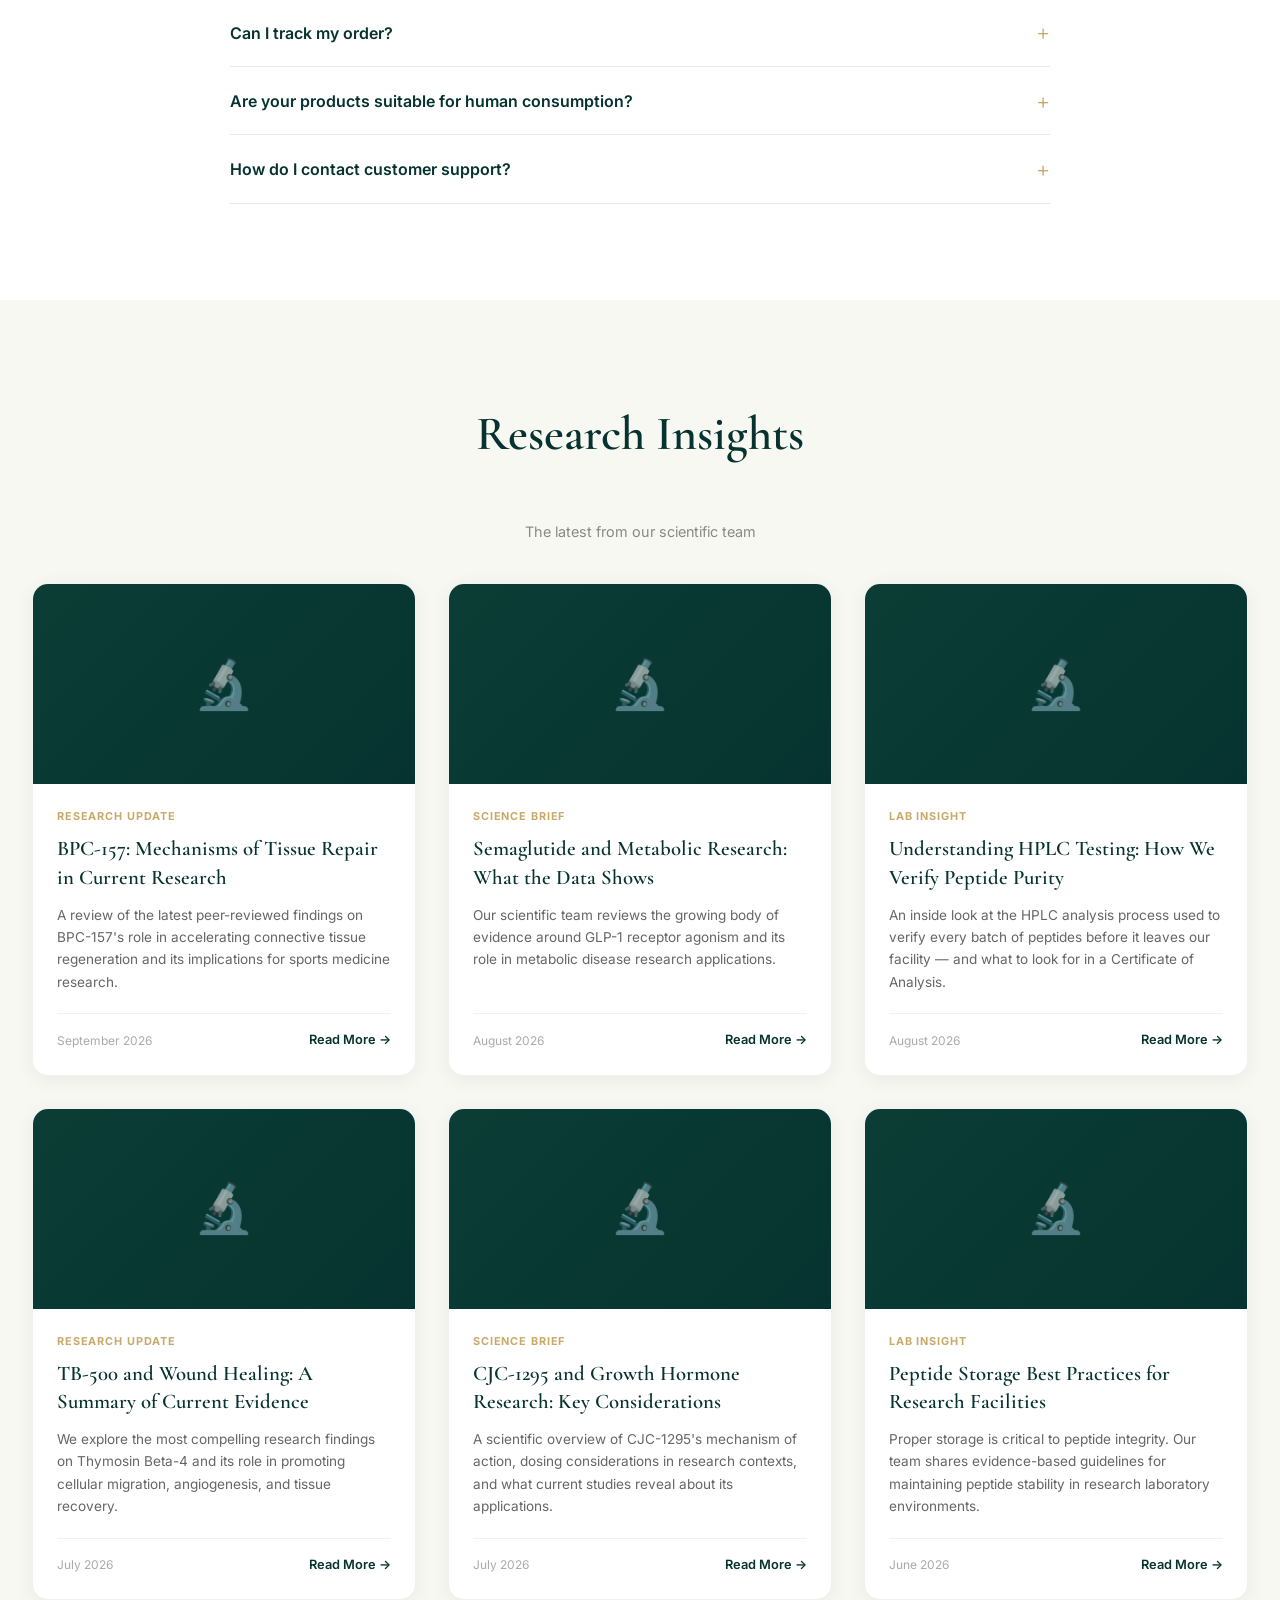
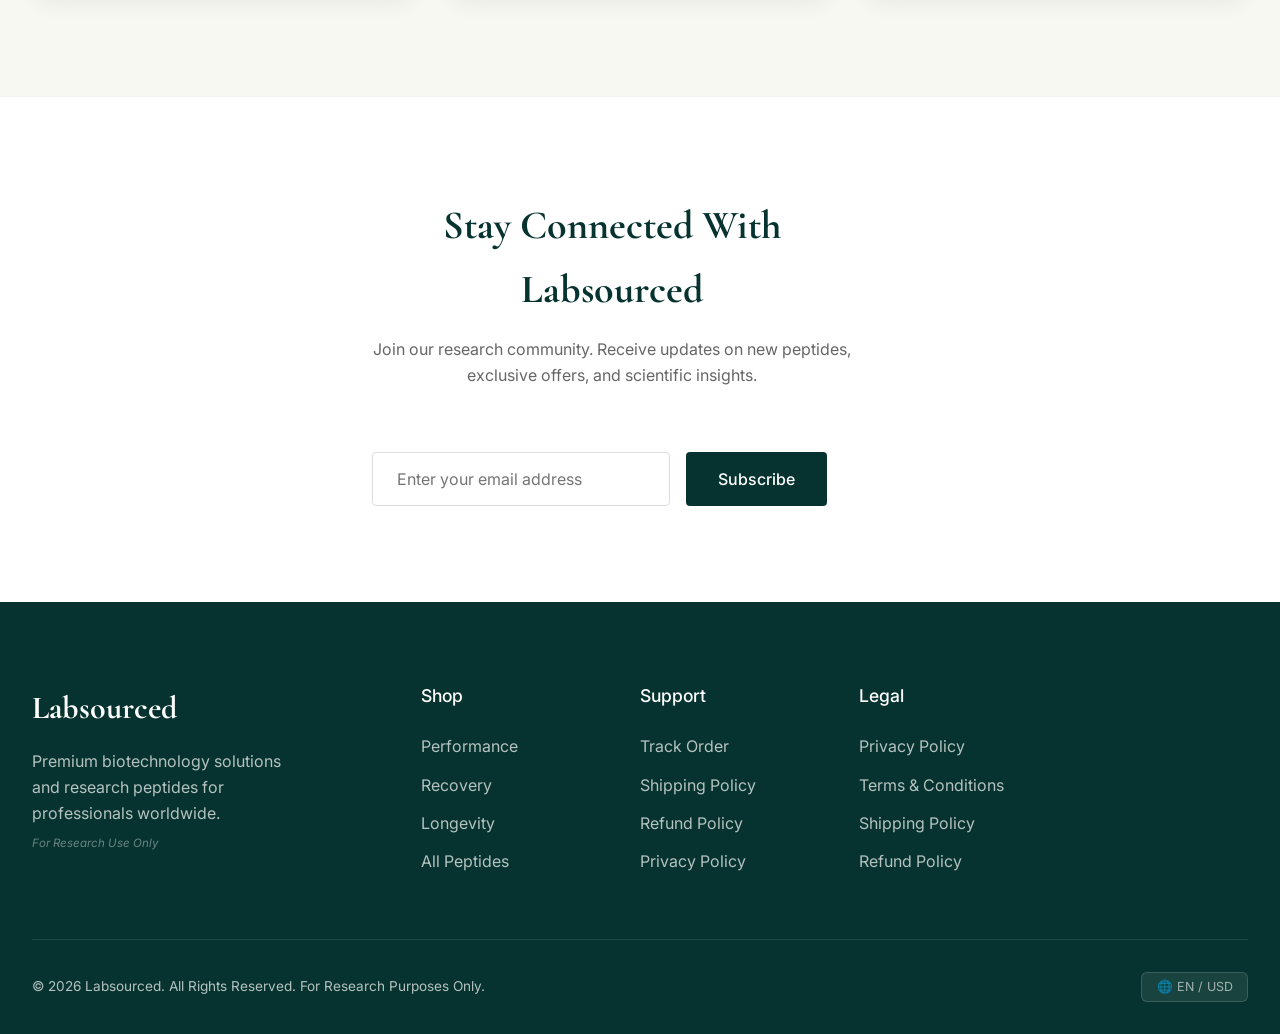
==== commit c1436ae8: "Fix mobile nav tap bug (pointer-events) and add FAQ/Blog to desktop nav" ====
--- a/index.html
+++ b/index.html
@@ -165,11 +165,11 @@
     <div class="logo"><a href="index.html"><img src="Logo.png" alt="Labsourced" class="nav-logo"></a></div>
     <nav class="desktop-nav">
       <ul class="nav-links">
-        <li><a href="shop.html" data-t="shop">Shop</a></li>
-        <li><a href="shop.html" data-t="peptides">Peptides</a></li>
-        <li><a href="shop.html" data-t="stacks">Stacks</a></li>
-        <li><a href="track.html" data-t="track_order">Track Order</a></li>
-        <li><a href="pages/privacy.html" data-t="about">About</a></li>
+        <li><a href="shop.html">Shop</a></li>
+        <li><a href="track.html">Track Order</a></li>
+        <li><a href="pages/faq.html">FAQ</a></li>
+        <li><a href="pages/blog.html">Blog</a></li>
+        <li><a href="pages/privacy.html">About</a></li>
       </ul>
     </nav>
     <div class="header-icons">
@@ -189,10 +189,10 @@
   <div class="mobile-nav-overlay" id="mobileNav">
     <button class="mobile-close-btn" id="mobileCloseBtn">✕</button>
     <ul class="mobile-nav-links">
-      <li><a href="shop.html" data-t="shop">Shop</a></li>
-      <li><a href="shop.html" data-t="peptides">Peptides</a></li>
-      <li><a href="shop.html" data-t="stacks">Stacks</a></li>
-      <li><a href="track.html" data-t="track_order">Track Order</a></li>
+      <li><a href="shop.html">Shop</a></li>
+      <li><a href="track.html">Track Order</a></li>
+      <li><a href="pages/faq.html">FAQ</a></li>
+      <li><a href="pages/blog.html">Blog</a></li>
     </ul>
   </div>
 </header>
@@ -524,3 +524,4 @@
 <script src="js/home-extras.js"></script>
 </body>
 </html>
+
--- a/css/style.css
+++ b/css/style.css
@@ -1222,6 +1222,7 @@
     transform: translateX(0) !important;
     opacity: 1 !important;
     visibility: visible !important;
+    pointer-events: all !important;
 }
 
 /* Mobile menu btn active state */
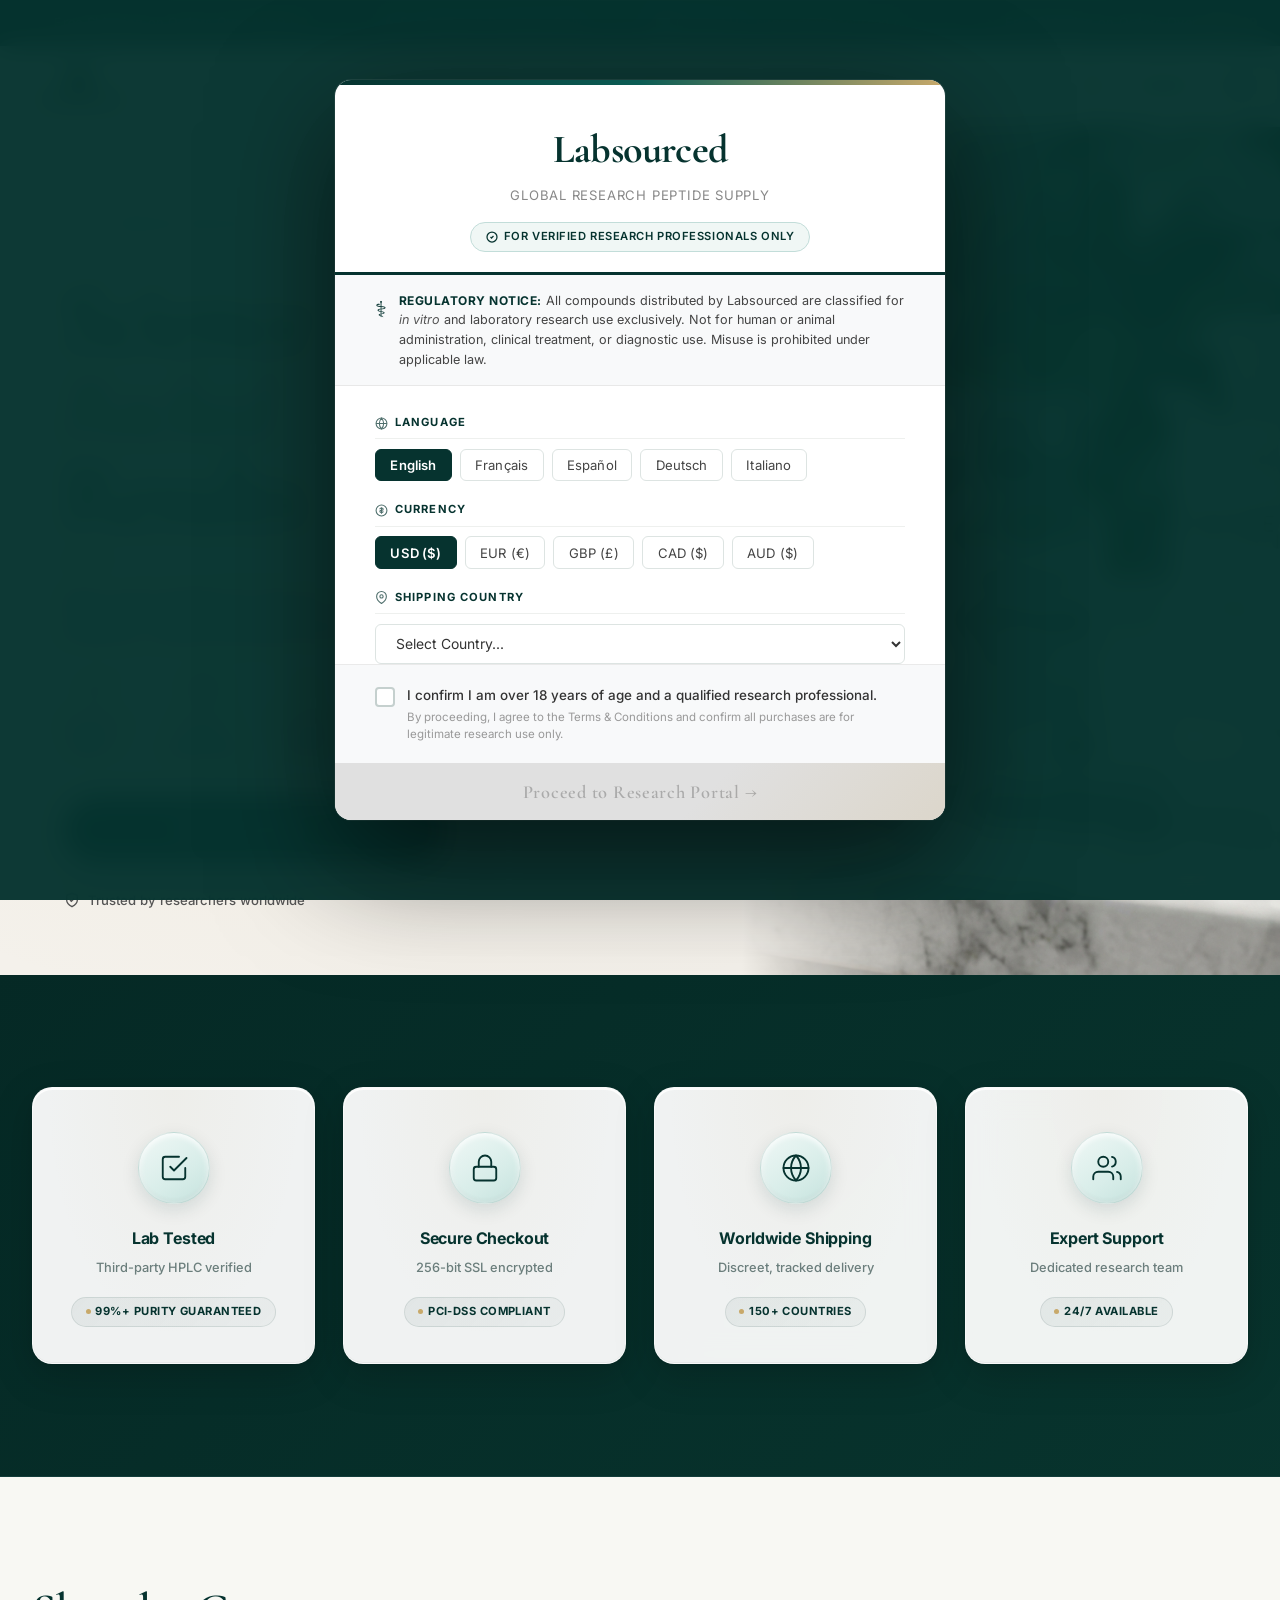
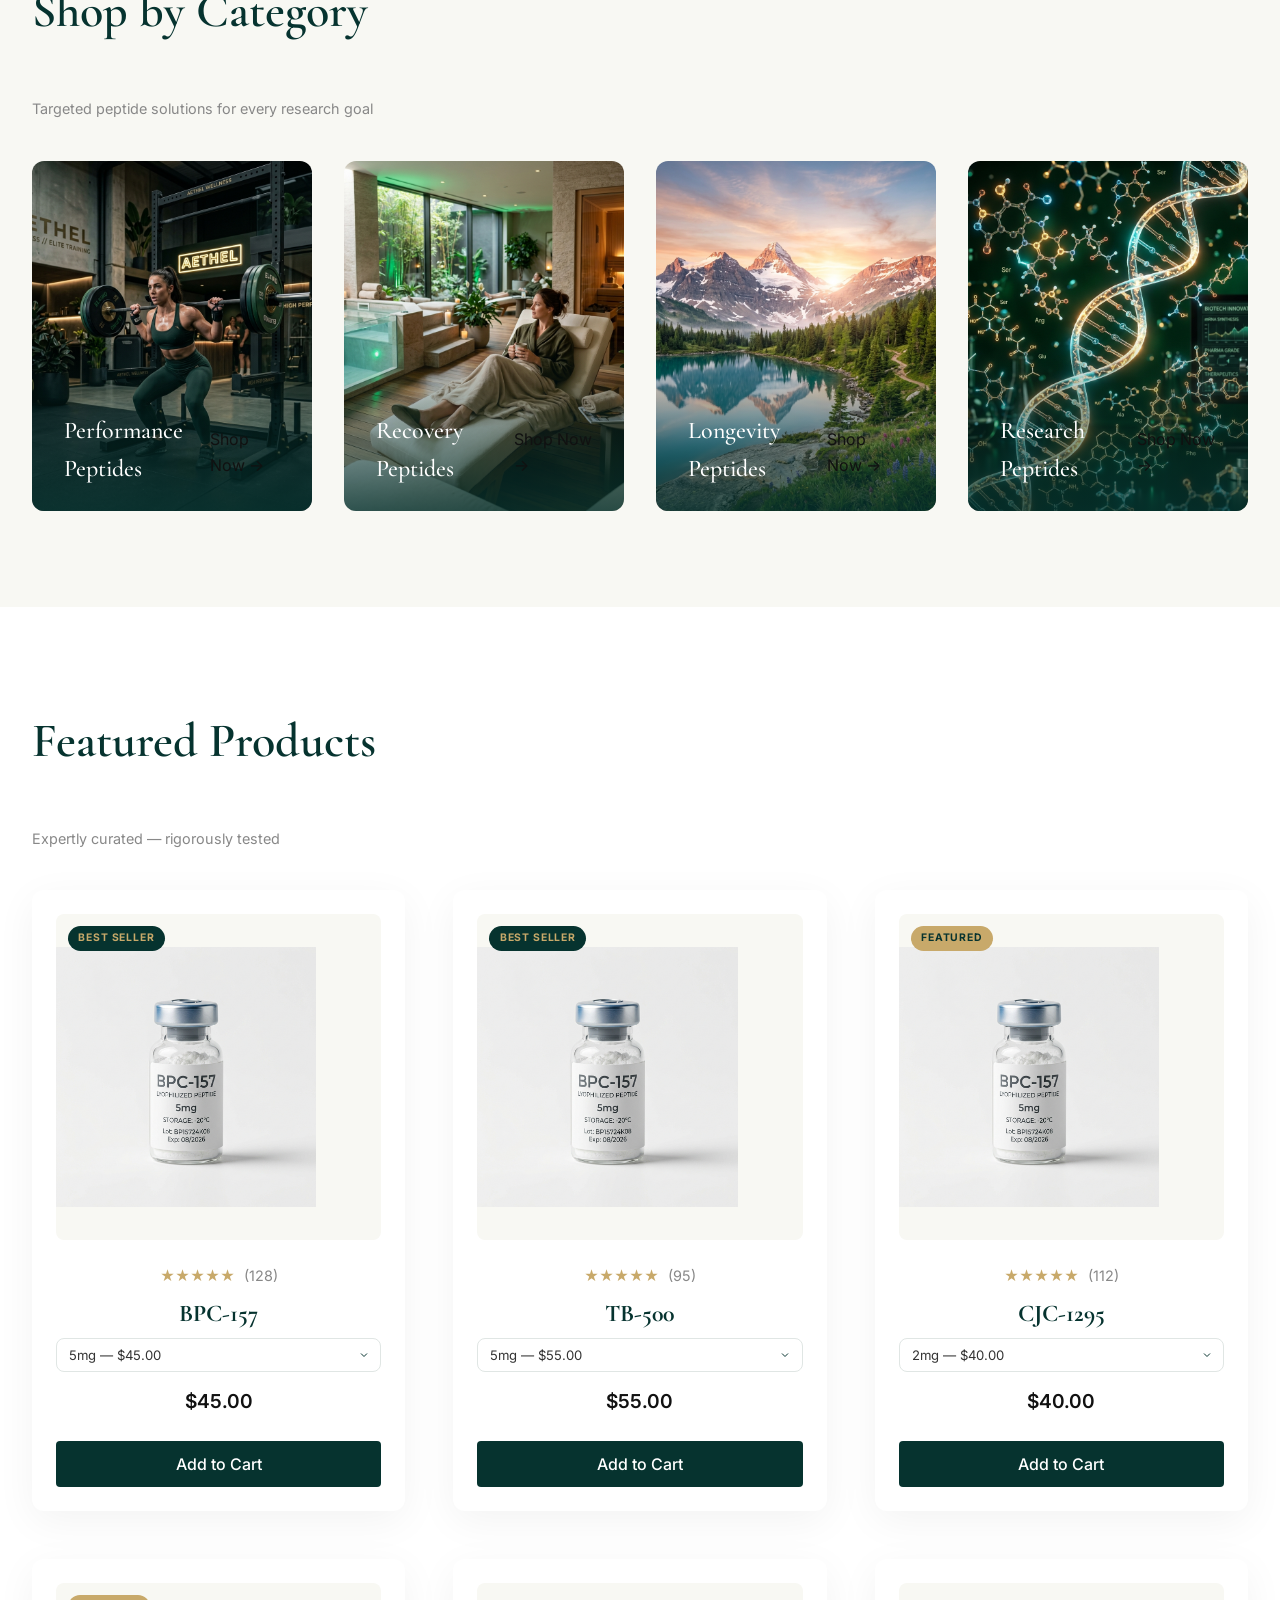
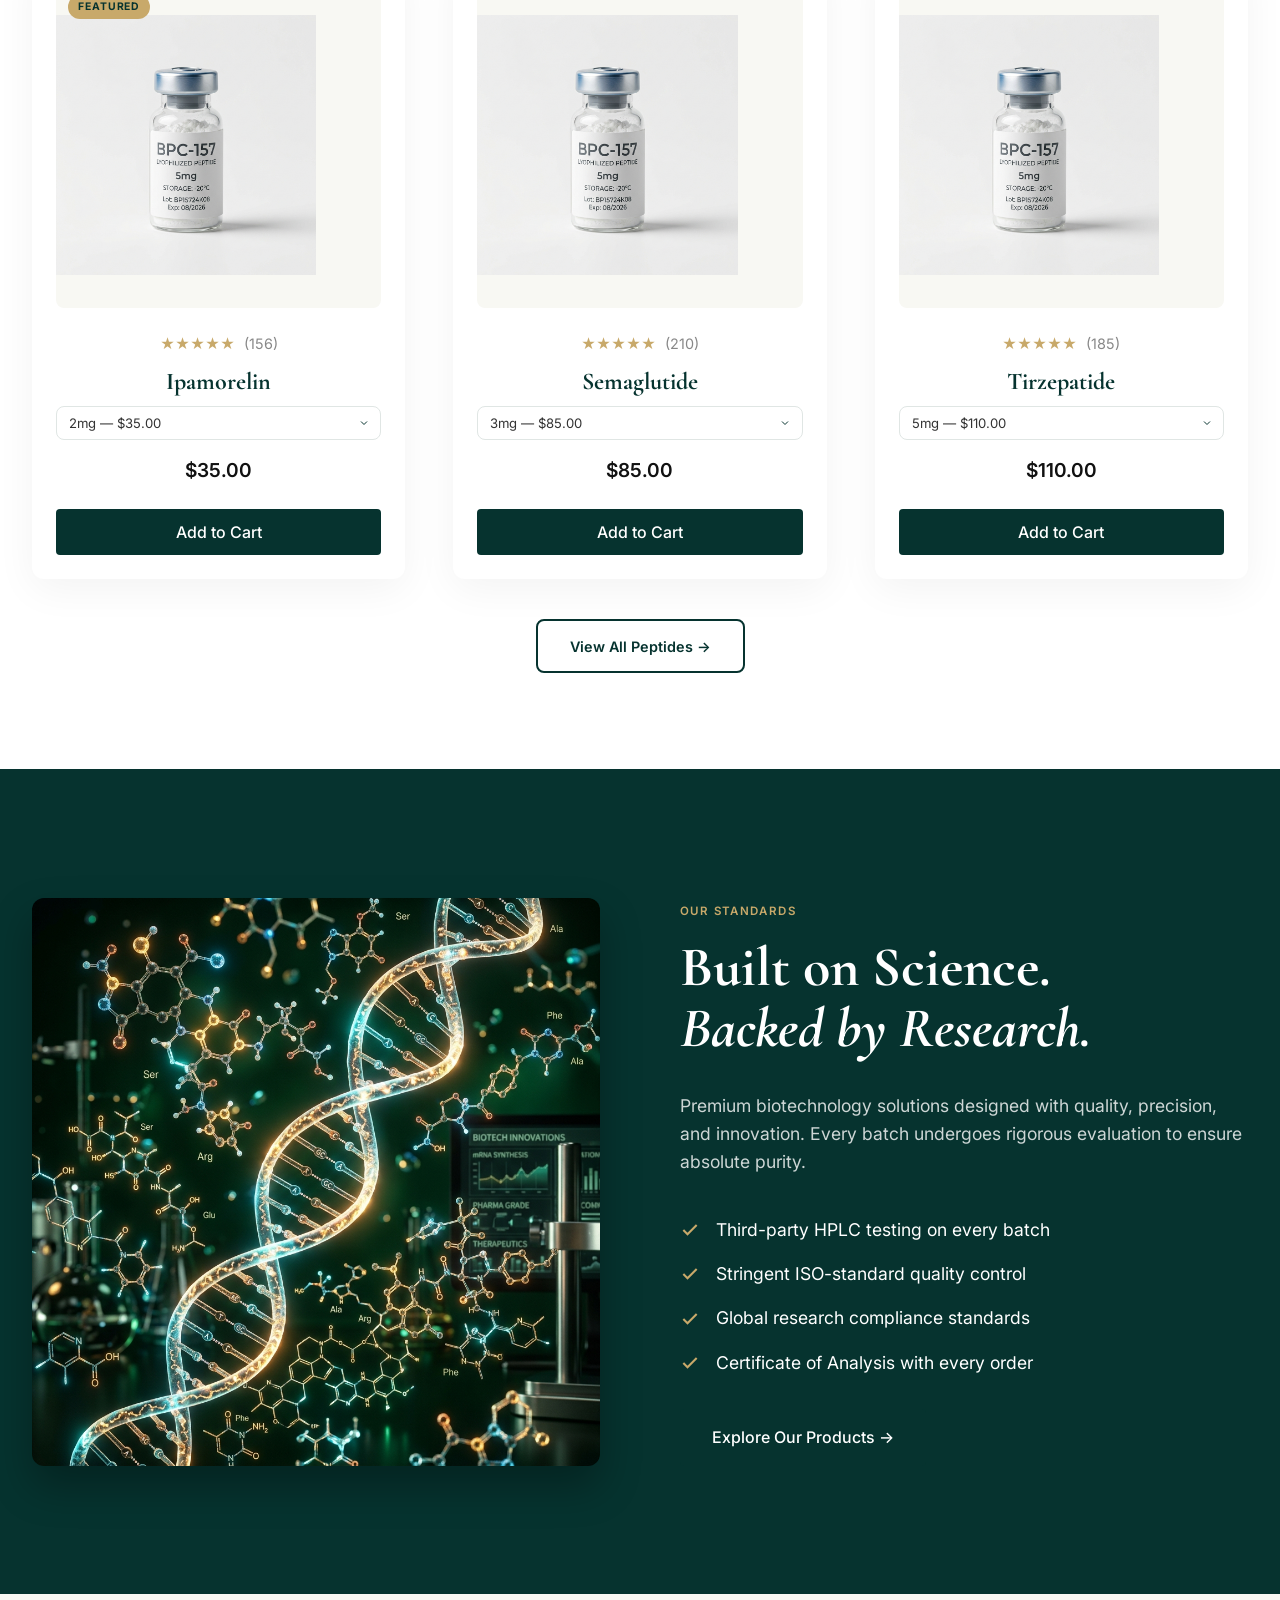
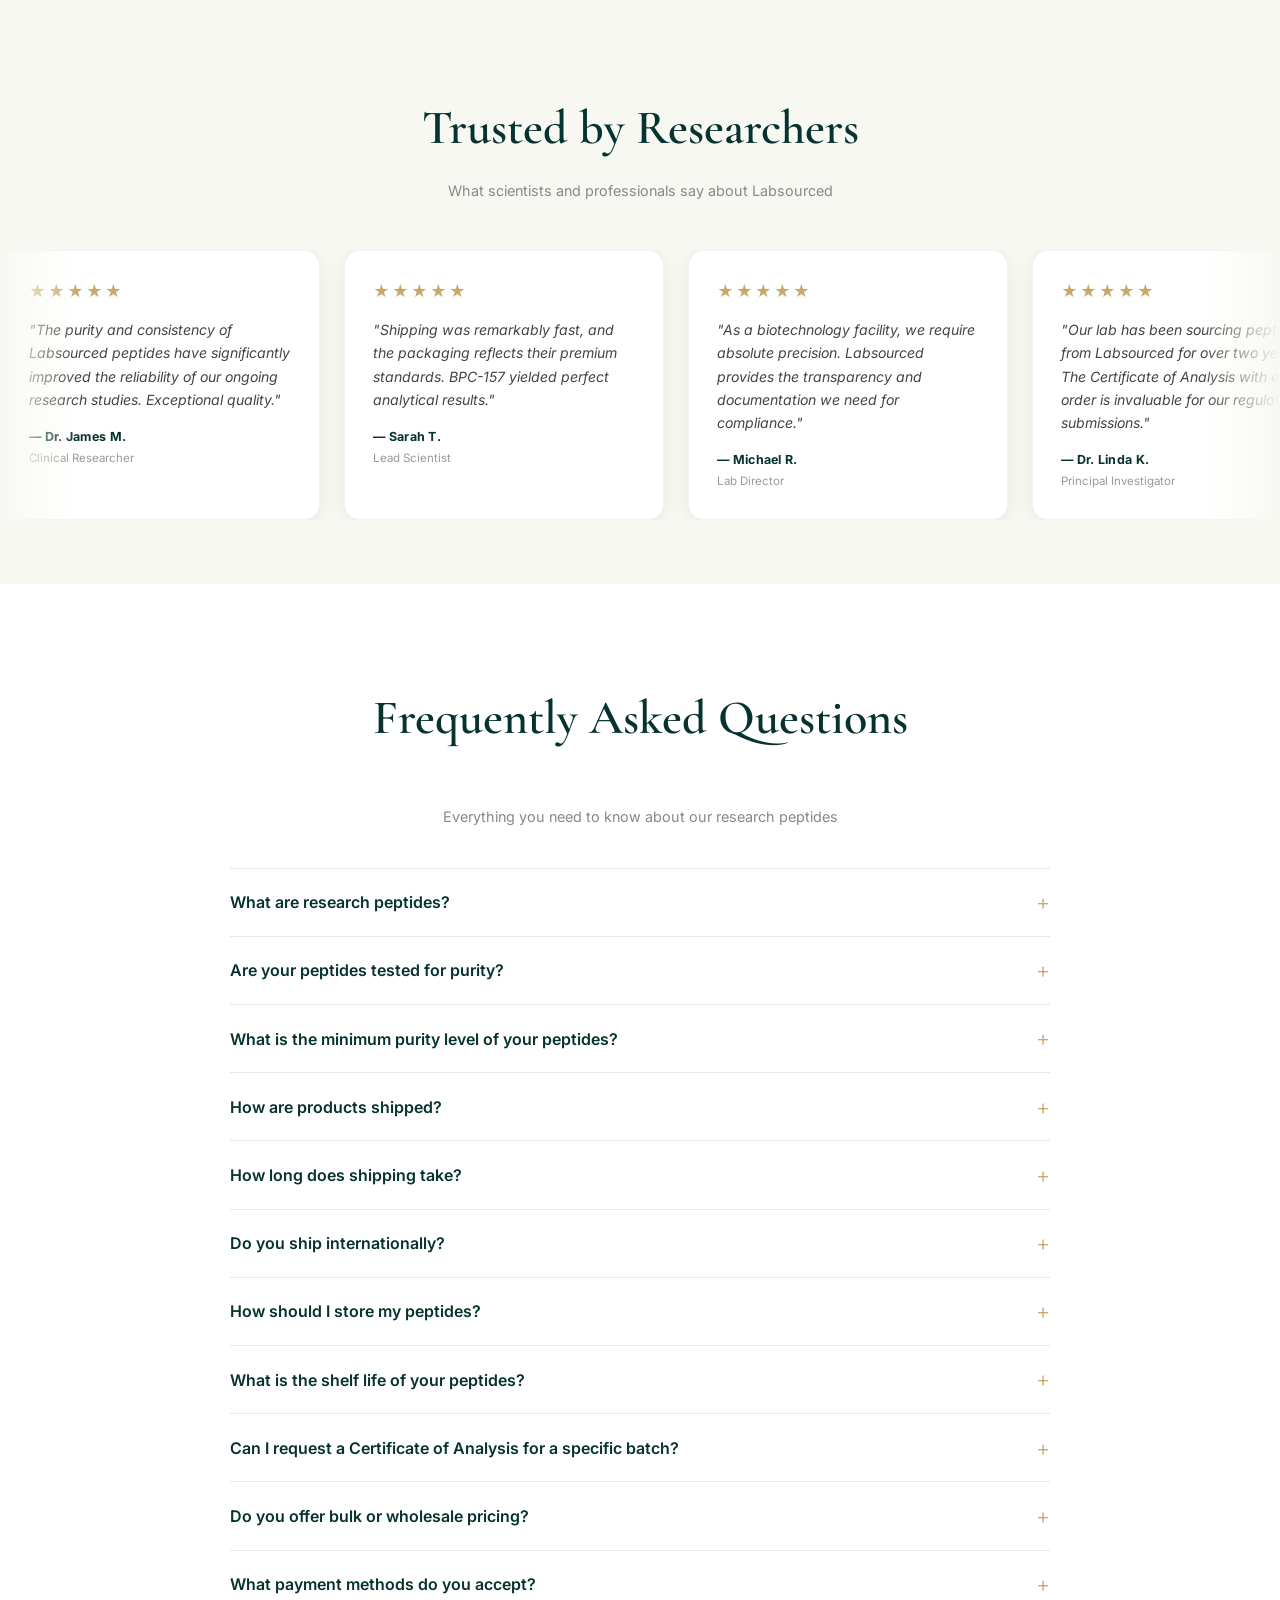
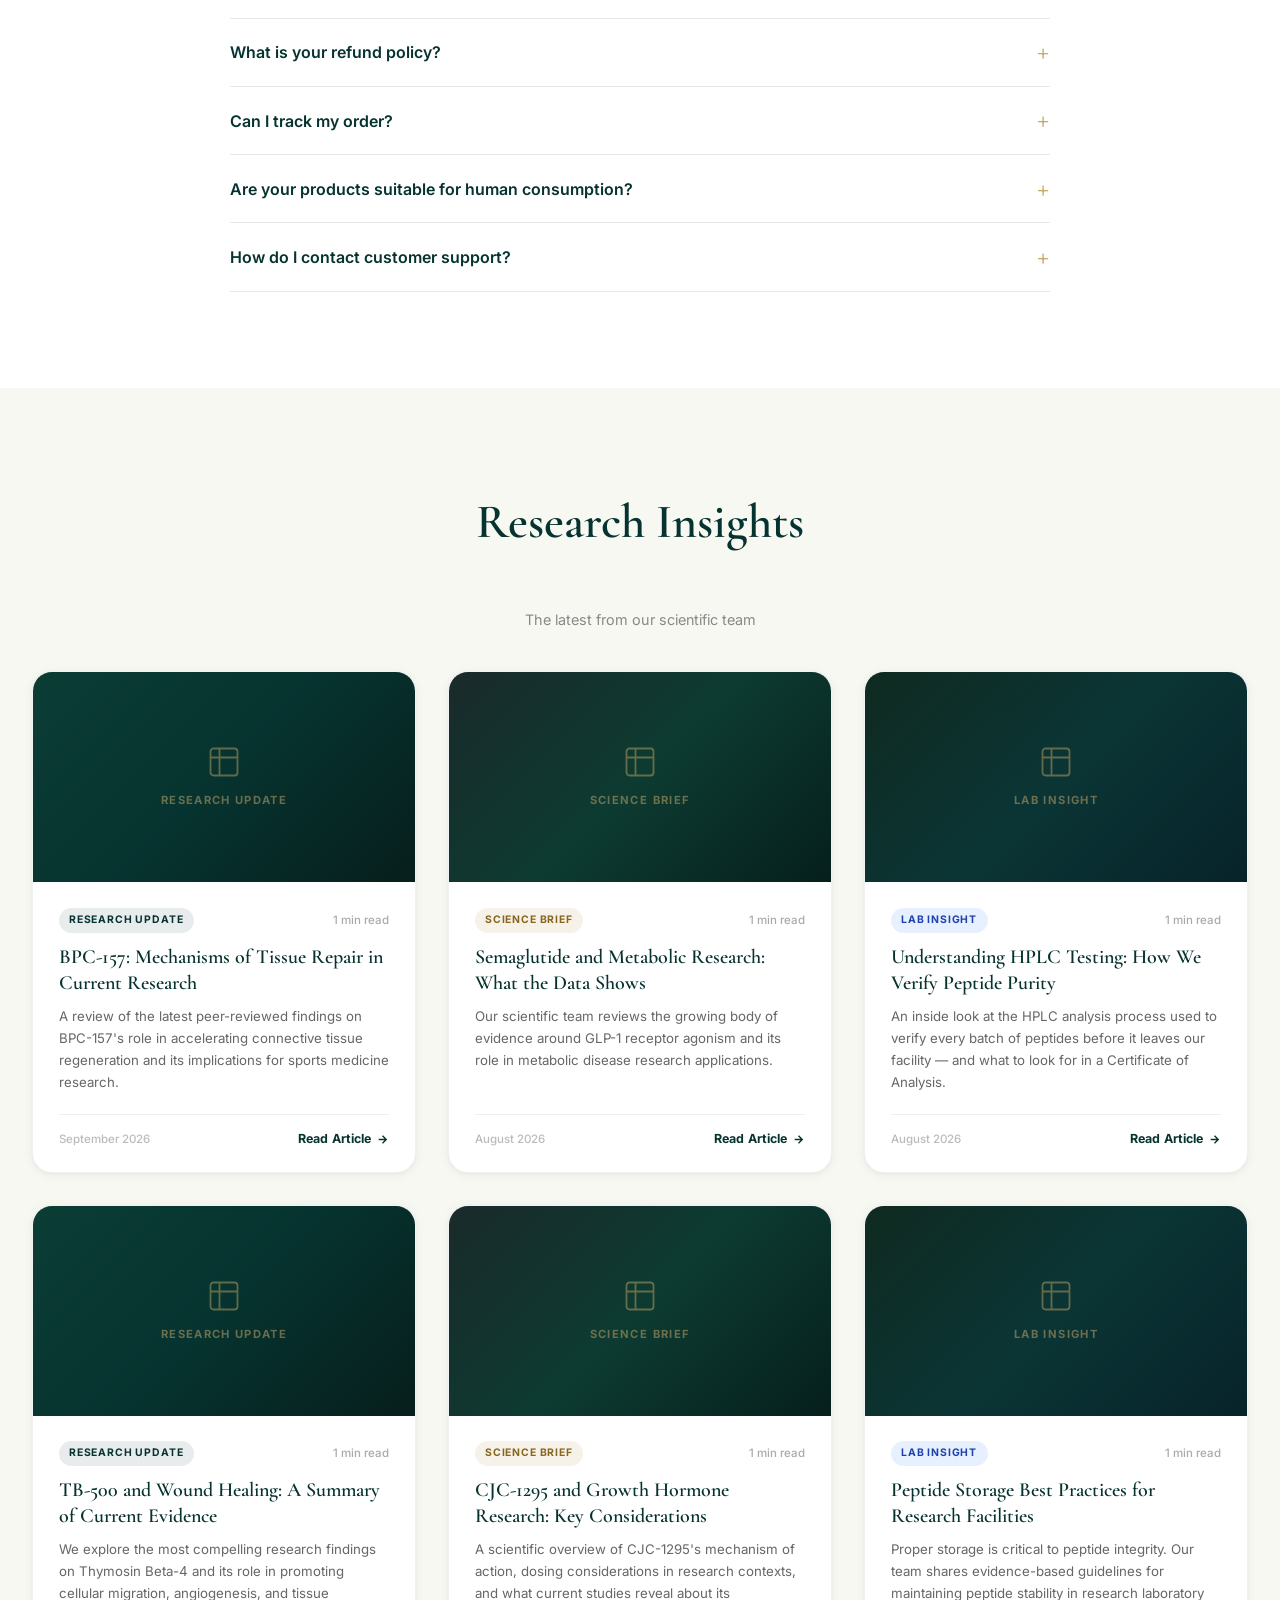
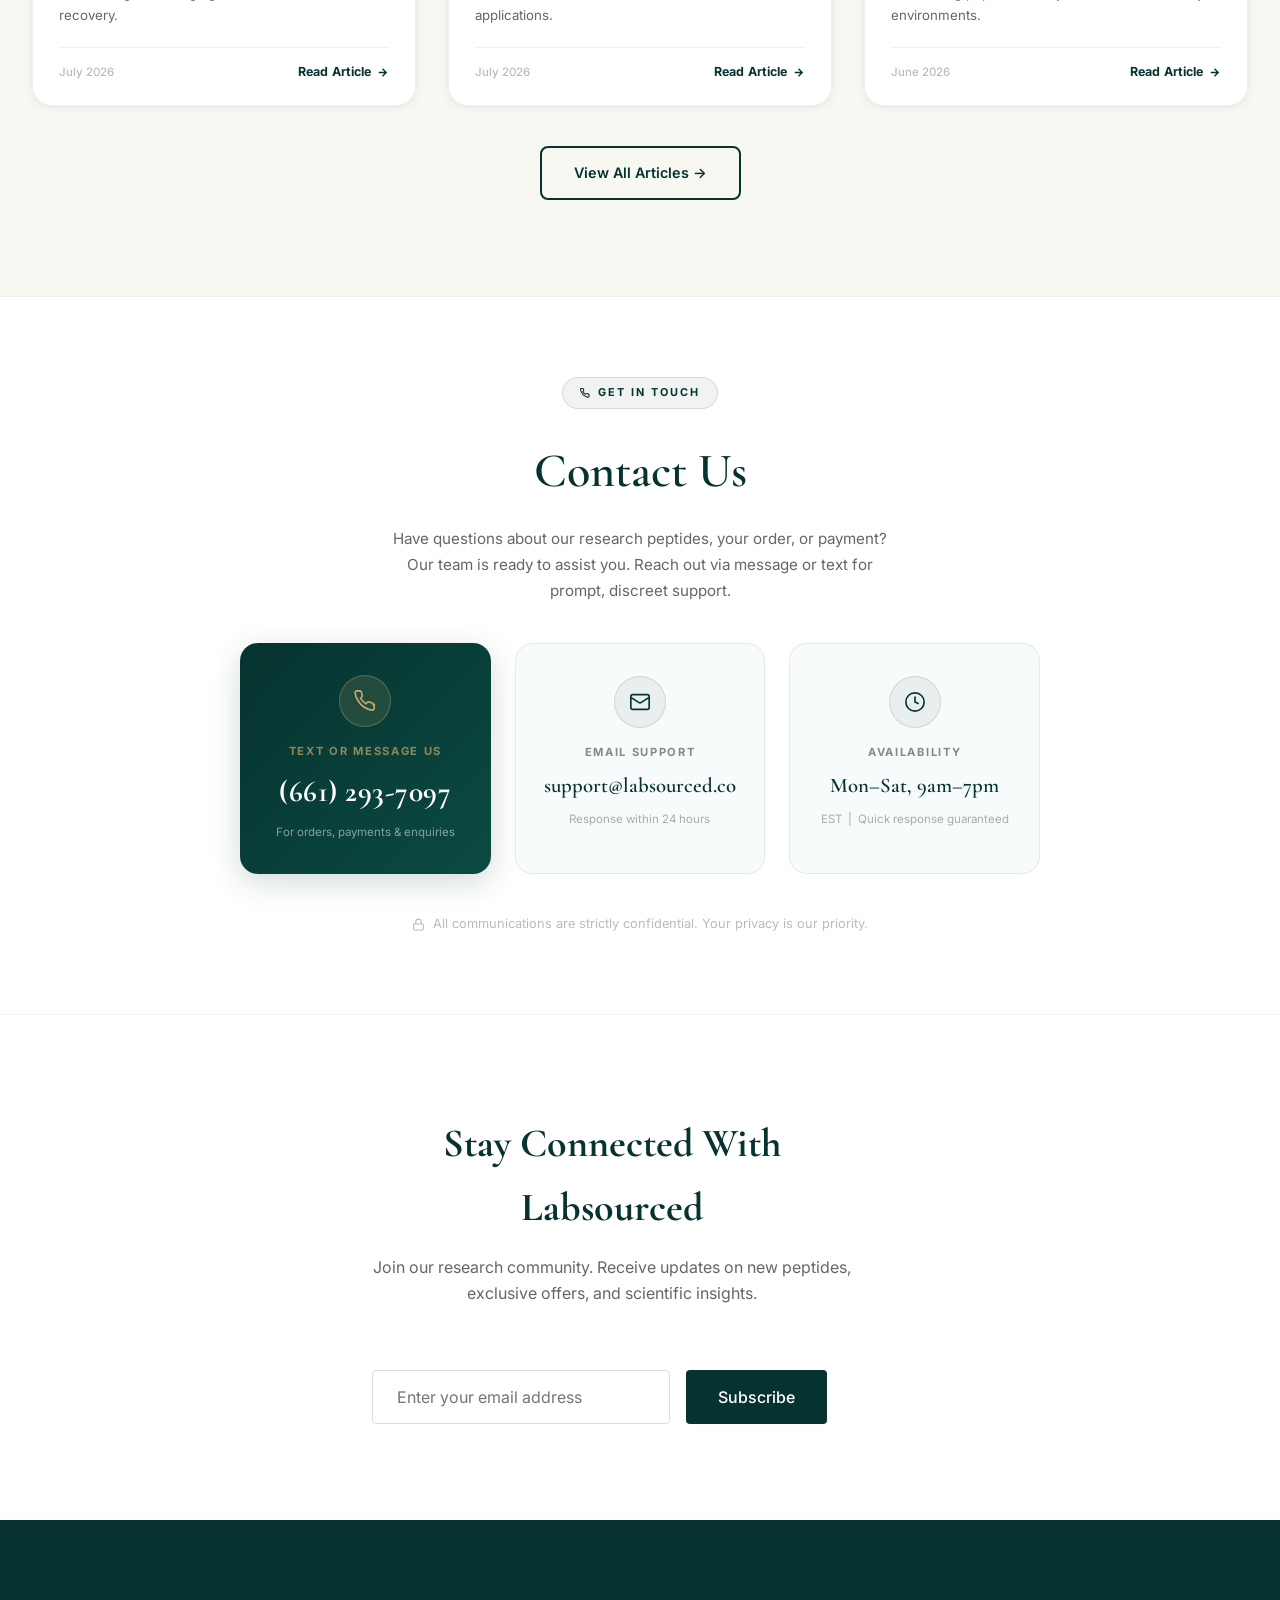
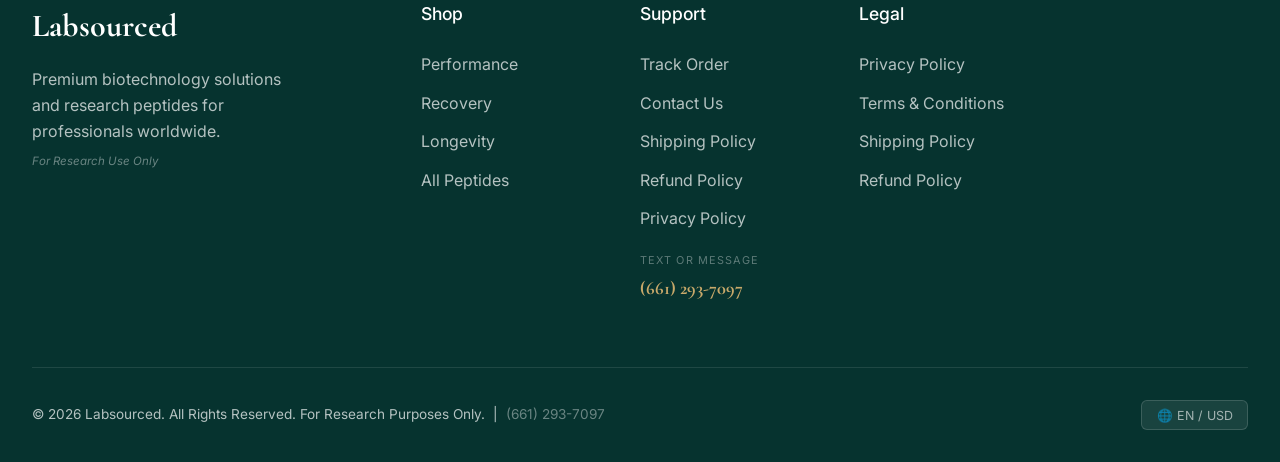
==== commit eed1060c: "feat: fix product loading, add  shipping, promo codes, professional invoice with payment instruction" ====
--- a/index.html
+++ b/index.html
@@ -1,15 +1,33 @@
 <!DOCTYPE html>
 <html lang="en">
 <head>
-    <meta charset="UTF-8">
-    <meta name="viewport" content="width=device-width, initial-scale=1.0">
-    <meta name="description" content="Labsourced — Premium research peptides for performance, recovery, and longevity. Lab-tested, worldwide shipping.">
-    <title>Labsourced | Premium Research Peptides</title>
-    <link rel="preconnect" href="https://fonts.googleapis.com">
-    <link rel="preconnect" href="https://fonts.gstatic.com" crossorigin>
-    <link href="https://fonts.googleapis.com/css2?family=Cormorant+Garamond:ital,wght@0,400;0,500;0,600;0,700;1,400;1,600&family=Inter:wght@300;400;500;600&display=swap" rel="stylesheet">
-    <link rel="stylesheet" href="css/style.css">
-    <link rel="stylesheet" href="css/welcome.css">
+  <meta charset="UTF-8">
+  <meta name="viewport" content="width=device-width, initial-scale=1.0">
+  <meta name="description" content="Labsourced — Premium research peptides for performance, recovery, and longevity. Lab-tested, 99%+ purity, worldwide shipping to 150+ countries.">
+  <meta name="robots" content="index, follow">
+  <link rel="canonical" href="https://www.labsourced.co/">
+
+  <!-- Open Graph / Social Sharing -->
+  <meta property="og:type" content="website">
+  <meta property="og:url" content="https://www.labsourced.co/">
+  <meta property="og:title" content="Labsourced | Premium Research Peptides">
+  <meta property="og:description" content="Premium research peptides for performance, recovery, and longevity. Lab-tested, 99%+ purity, worldwide shipping to 150+ countries.">
+  <meta property="og:image" content="https://www.labsourced.co/Logo.png">
+  <meta property="og:site_name" content="Labsourced">
+
+  <!-- Twitter Card -->
+  <meta name="twitter:card" content="summary_large_image">
+  <meta name="twitter:url" content="https://www.labsourced.co/">
+  <meta name="twitter:title" content="Labsourced | Premium Research Peptides">
+  <meta name="twitter:description" content="Premium research peptides for performance, recovery, and longevity. Lab-tested, 99%+ purity, worldwide shipping.">
+  <meta name="twitter:image" content="https://www.labsourced.co/Logo.png">
+
+  <title>Labsourced | Premium Research Peptides</title>
+  <link rel="preconnect" href="https://fonts.googleapis.com">
+  <link rel="preconnect" href="https://fonts.gstatic.com" crossorigin>
+  <link href="https://fonts.googleapis.com/css2?family=Cormorant+Garamond:ital,wght@0,400;0,500;0,600;0,700;1,400;1,600&family=Inter:wght@300;400;500;600&display=swap" rel="stylesheet">
+  <link rel="stylesheet" href="css/style.css">
+  <link rel="stylesheet" href="css/welcome.css">
 </head>
 <body>
 
@@ -167,8 +185,9 @@
       <ul class="nav-links">
         <li><a href="shop.html">Shop</a></li>
         <li><a href="track.html">Track Order</a></li>
-        <li><a href="pages/faq.html">FAQ</a></li>
+        <li><a href="index.html#faqSection">FAQ</a></li>
         <li><a href="pages/blog.html">Blog</a></li>
+        <li><a href="#contactSection">Contact</a></li>
         <li><a href="pages/privacy.html">About</a></li>
       </ul>
     </nav>
@@ -191,7 +210,7 @@
     <ul class="mobile-nav-links">
       <li><a href="shop.html">Shop</a></li>
       <li><a href="track.html">Track Order</a></li>
-      <li><a href="pages/faq.html">FAQ</a></li>
+      <li><a href="index.html#faqSection">FAQ</a></li>
       <li><a href="pages/blog.html">Blog</a></li>
     </ul>
   </div>
@@ -281,31 +300,55 @@
   <div class="container trust-inner">
     <div class="trust-item">
       <div class="trust-icon">
-        <svg width="28" height="28" viewBox="0 0 24 24" fill="none" stroke="currentColor" stroke-width="1.5"><path d="M9 11l3 3L22 4"/><path d="M21 12v7a2 2 0 0 1-2 2H5a2 2 0 0 1-2-2V5a2 2 0 0 1 2-2h11"/></svg>
+        <svg width="30" height="30" viewBox="0 0 24 24" fill="none" stroke="currentColor" stroke-width="1.5" stroke-linecap="round" stroke-linejoin="round">
+          <path d="M9 11l3 3L22 4"/><path d="M21 12v7a2 2 0 0 1-2 2H5a2 2 0 0 1-2-2V5a2 2 0 0 1 2-2h11"/>
+        </svg>
       </div>
       <h3>Lab Tested</h3>
-      <p>HPLC verified</p>
+      <p>Third-party HPLC verified</p>
+      <div class="trust-item-stat">
+        <span class="trust-stat-dot"></span>
+        99%+ Purity Guaranteed
+      </div>
     </div>
     <div class="trust-item">
       <div class="trust-icon">
-        <svg width="28" height="28" viewBox="0 0 24 24" fill="none" stroke="currentColor" stroke-width="1.5"><rect x="3" y="11" width="18" height="11" rx="2" ry="2"/><path d="M7 11V7a5 5 0 0 1 10 0v4"/></svg>
+        <svg width="30" height="30" viewBox="0 0 24 24" fill="none" stroke="currentColor" stroke-width="1.5" stroke-linecap="round" stroke-linejoin="round">
+          <rect x="3" y="11" width="18" height="11" rx="2" ry="2"/><path d="M7 11V7a5 5 0 0 1 10 0v4"/>
+        </svg>
       </div>
       <h3>Secure Checkout</h3>
-      <p>SSL encrypted</p>
+      <p>256-bit SSL encrypted</p>
+      <div class="trust-item-stat">
+        <span class="trust-stat-dot"></span>
+        PCI-DSS Compliant
+      </div>
     </div>
     <div class="trust-item">
       <div class="trust-icon">
-        <svg width="28" height="28" viewBox="0 0 24 24" fill="none" stroke="currentColor" stroke-width="1.5"><circle cx="12" cy="12" r="10"/><line x1="2" y1="12" x2="22" y2="12"/><path d="M12 2a15.3 15.3 0 0 1 4 10 15.3 15.3 0 0 1-4 10 15.3 15.3 0 0 1-4-10 15.3 15.3 0 0 1 4-10z"/></svg>
+        <svg width="30" height="30" viewBox="0 0 24 24" fill="none" stroke="currentColor" stroke-width="1.5" stroke-linecap="round" stroke-linejoin="round">
+          <circle cx="12" cy="12" r="10"/><line x1="2" y1="12" x2="22" y2="12"/><path d="M12 2a15.3 15.3 0 0 1 4 10 15.3 15.3 0 0 1-4 10 15.3 15.3 0 0 1-4-10 15.3 15.3 0 0 1 4-10z"/>
+        </svg>
       </div>
       <h3>Worldwide Shipping</h3>
-      <p>150+ countries</p>
+      <p>Discreet, tracked delivery</p>
+      <div class="trust-item-stat">
+        <span class="trust-stat-dot"></span>
+        150+ Countries
+      </div>
     </div>
     <div class="trust-item">
       <div class="trust-icon">
-        <svg width="28" height="28" viewBox="0 0 24 24" fill="none" stroke="currentColor" stroke-width="1.5"><path d="M17 21v-2a4 4 0 0 0-4-4H5a4 4 0 0 0-4 4v2"/><circle cx="9" cy="7" r="4"/><path d="M23 21v-2a4 4 0 0 0-3-3.87"/><path d="M16 3.13a4 4 0 0 1 0 7.75"/></svg>
+        <svg width="30" height="30" viewBox="0 0 24 24" fill="none" stroke="currentColor" stroke-width="1.5" stroke-linecap="round" stroke-linejoin="round">
+          <path d="M17 21v-2a4 4 0 0 0-4-4H5a4 4 0 0 0-4 4v2"/><circle cx="9" cy="7" r="4"/><path d="M23 21v-2a4 4 0 0 0-3-3.87"/><path d="M16 3.13a4 4 0 0 1 0 7.75"/>
+        </svg>
       </div>
       <h3>Expert Support</h3>
-      <p>24/7 available</p>
+      <p>Dedicated research team</p>
+      <div class="trust-item-stat">
+        <span class="trust-stat-dot"></span>
+        24/7 Available
+      </div>
     </div>
   </div>
 </section>
@@ -442,6 +485,63 @@
     <div class="blog-grid" id="blogGrid">
       <!-- Blog posts injected by JS -->
     </div>
+    <div class="products-cta" style="margin-top:2.5rem;">
+      <a href="pages/blog.html" class="btn btn-outline">View All Articles →</a>
+    </div>
+  </div>
+</section>
+
+
+<!-- ================================================ -->
+<!-- CONTACT SECTION                                  -->
+<!-- ================================================ -->
+<section id="contactSection" style="background:#fff;padding:5rem 0;border-top:1px solid rgba(6,51,47,0.07);">
+  <div class="container">
+    <div style="max-width:800px;margin:0 auto;text-align:center;">
+      <div style="display:inline-flex;align-items:center;gap:.5rem;background:rgba(6,51,47,0.06);border:1px solid rgba(6,51,47,0.12);color:#06332F;font-family:'Inter',sans-serif;font-size:.68rem;font-weight:700;letter-spacing:.18em;text-transform:uppercase;padding:.4rem 1.1rem;border-radius:50px;margin-bottom:1.5rem;">
+        <svg width="10" height="10" viewBox="0 0 24 24" fill="none" stroke="currentColor" stroke-width="2.5"><path d="M22 16.92v3a2 2 0 0 1-2.18 2 19.79 19.79 0 0 1-8.63-3.07A19.5 19.5 0 0 1 4.69 12 19.79 19.79 0 0 1 1.21 3.38 2 2 0 0 1 3.18 1h3a2 2 0 0 1 2 1.72c.127.96.361 1.903.7 2.81a2 2 0 0 1-.45 2.11L7.09 8.91a16 16 0 0 0 6 6l1.27-1.27a2 2 0 0 1 2.11-.45c.907.339 1.85.573 2.81.7A2 2 0 0 1 21 16h1z"/></svg>
+        Get In Touch
+      </div>
+      <h2 class="section-title" style="margin-bottom:1rem;">Contact Us</h2>
+      <p style="font-family:'Inter',sans-serif;font-size:.95rem;color:#666;line-height:1.7;max-width:520px;margin:0 auto 2.5rem;">Have questions about our research peptides, your order, or payment? Our team is ready to assist you. Reach out via message or text for prompt, discreet support.</p>
+
+      <div style="display:grid;grid-template-columns:repeat(auto-fit,minmax(220px,1fr));gap:1.5rem;margin-bottom:2.5rem;">
+        <!-- Phone/SMS Card -->
+        <div style="background:linear-gradient(135deg,#06332F,#0b4a43);border-radius:18px;padding:2rem 1.75rem;text-align:center;box-shadow:0 8px 30px rgba(6,51,47,0.18);">
+          <div style="width:52px;height:52px;background:rgba(200,169,106,0.15);border:1.5px solid rgba(200,169,106,0.35);border-radius:50%;display:flex;align-items:center;justify-content:center;margin:0 auto 1rem;">
+            <svg width="22" height="22" viewBox="0 0 24 24" fill="none" stroke="#C8A96A" stroke-width="1.8"><path d="M22 16.92v3a2 2 0 0 1-2.18 2 19.79 19.79 0 0 1-8.63-3.07A19.5 19.5 0 0 1 4.69 12 19.79 19.79 0 0 1 1.21 3.38 2 2 0 0 1 3.18 1h3a2 2 0 0 1 2 1.72c.127.96.361 1.903.7 2.81a2 2 0 0 1-.45 2.11L7.09 8.91a16 16 0 0 0 6 6l1.27-1.27a2 2 0 0 1 2.11-.45c.907.339 1.85.573 2.81.7A2 2 0 0 1 21 16h1z"/></svg>
+          </div>
+          <p style="font-family:'Inter',sans-serif;font-size:.7rem;font-weight:700;letter-spacing:.15em;text-transform:uppercase;color:rgba(200,169,106,0.7);margin:0 0 .4rem 0;">Text or Message Us</p>
+          <a href="sms:+16612937097" style="display:block;font-family:'Cormorant Garamond',serif;font-size:1.85rem;font-weight:700;color:#fff;margin:0 0 .5rem 0;letter-spacing:.5px;text-decoration:none;">(661) 293-7097</a>
+          <p style="font-family:'Inter',sans-serif;font-size:.72rem;color:rgba(255,255,255,.5);margin:0;">For orders, payments &amp; enquiries</p>
+        </div>
+
+        <!-- Email Card -->
+        <div style="background:#f7fbfb;border:1px solid rgba(6,51,47,0.08);border-radius:18px;padding:2rem 1.75rem;text-align:center;">
+          <div style="width:52px;height:52px;background:rgba(6,51,47,0.06);border:1.5px solid rgba(6,51,47,0.12);border-radius:50%;display:flex;align-items:center;justify-content:center;margin:0 auto 1rem;">
+            <svg width="22" height="22" viewBox="0 0 24 24" fill="none" stroke="#06332F" stroke-width="1.8"><rect x="2" y="4" width="20" height="16" rx="2"/><path d="m22 7-8.97 5.7a1.94 1.94 0 0 1-2.06 0L2 7"/></svg>
+          </div>
+          <p style="font-family:'Inter',sans-serif;font-size:.7rem;font-weight:700;letter-spacing:.15em;text-transform:uppercase;color:#888;margin:0 0 .4rem 0;">Email Support</p>
+          <a href="mailto:support@labsourced.co" style="display:block;font-family:'Cormorant Garamond',serif;font-size:1.3rem;font-weight:600;color:#06332F;margin:0 0 .5rem 0;text-decoration:none;">support@labsourced.co</a>
+          <p style="font-family:'Inter',sans-serif;font-size:.72rem;color:#aaa;margin:0;">Response within 24 hours</p>
+        </div>
+
+        <!-- Hours Card -->
+        <div style="background:#f7fbfb;border:1px solid rgba(6,51,47,0.08);border-radius:18px;padding:2rem 1.75rem;text-align:center;">
+          <div style="width:52px;height:52px;background:rgba(6,51,47,0.06);border:1.5px solid rgba(6,51,47,0.12);border-radius:50%;display:flex;align-items:center;justify-content:center;margin:0 auto 1rem;">
+            <svg width="22" height="22" viewBox="0 0 24 24" fill="none" stroke="#06332F" stroke-width="1.8"><circle cx="12" cy="12" r="10"/><polyline points="12 6 12 12 16 14"/></svg>
+          </div>
+          <p style="font-family:'Inter',sans-serif;font-size:.7rem;font-weight:700;letter-spacing:.15em;text-transform:uppercase;color:#888;margin:0 0 .4rem 0;">Availability</p>
+          <p style="font-family:'Cormorant Garamond',serif;font-size:1.3rem;font-weight:600;color:#06332F;margin:0 0 .5rem 0;">Mon–Sat, 9am–7pm</p>
+          <p style="font-family:'Inter',sans-serif;font-size:.72rem;color:#aaa;margin:0;">EST &nbsp;|&nbsp; Quick response guaranteed</p>
+        </div>
+      </div>
+
+      <p style="font-family:'Inter',sans-serif;font-size:.8rem;color:#bbb;">
+        <svg width="13" height="13" viewBox="0 0 24 24" fill="none" stroke="currentColor" stroke-width="2" style="vertical-align:middle;margin-right:4px;"><rect x="3" y="11" width="18" height="11" rx="2"/><path d="M7 11V7a5 5 0 0 1 10 0v4"/></svg>
+        All communications are strictly confidential. Your privacy is our priority.
+      </p>
+    </div>
   </div>
 </section>
 
@@ -484,10 +584,15 @@
       <h4>Support</h4>
       <ul>
         <li><a href="track.html">Track Order</a></li>
+        <li><a href="#contactSection">Contact Us</a></li>
         <li><a href="pages/shipping.html">Shipping Policy</a></li>
         <li><a href="pages/refund.html">Refund Policy</a></li>
         <li><a href="pages/privacy.html">Privacy Policy</a></li>
       </ul>
+      <div style="margin-top:1.25rem;">
+        <p style="font-size:.68rem;color:rgba(255,255,255,.35);font-family:'Inter',sans-serif;margin-bottom:.3rem;text-transform:uppercase;letter-spacing:.1em;">Text or Message</p>
+        <a href="sms:+16612937097" style="font-family:'Cormorant Garamond',serif;font-size:1.15rem;font-weight:700;color:#C8A96A;text-decoration:none;">(661) 293-7097</a>
+      </div>
     </div>
     <div class="footer-col">
       <h4>Legal</h4>
@@ -501,7 +606,7 @@
   </div>
   <div class="container">
     <div class="footer-bottom">
-      <p>© 2026 Labsourced. All Rights Reserved. For Research Purposes Only.</p>
+      <p>© 2026 Labsourced. All Rights Reserved. For Research Purposes Only. &nbsp;|&nbsp; <a href="sms:+16612937097" style="color:rgba(255,255,255,.4);text-decoration:none;">(661) 293-7097</a></p>
       <div class="footer-bottom-links">
         <button onclick="reopenWelcome()" class="footer-pref-btn">🌐 <span id="footerLangCurr">EN / USD</span></button>
       </div>
--- a/css/style.css
+++ b/css/style.css
@@ -537,10 +537,10 @@
 
 /* 4. TRUST ICON SECTION */
 .trust-section {
-    padding: 6rem 0;
+    padding: 7rem 0;
     position: relative;
     overflow: hidden;
-    background-color: #06332F; /* Dark fallback */
+    background-color: #06332F;
     border-bottom: 1px solid rgba(255, 255, 255, 0.05);
 }
 
@@ -559,18 +559,16 @@
 
 .trust-overlay {
     position: absolute;
-    top: 0;
-    left: 0;
-    width: 100%;
-    height: 100%;
-    background: linear-gradient(135deg, rgba(6, 51, 47, 0.85) 0%, rgba(11, 61, 53, 0.75) 100%);
+    top: 0; left: 0;
+    width: 100%; height: 100%;
+    background: linear-gradient(135deg, rgba(5, 40, 36, 0.90) 0%, rgba(8, 52, 45, 0.82) 100%);
     z-index: 1;
 }
 
 .trust-inner {
     display: grid;
     grid-template-columns: repeat(4, 1fr);
-    gap: 2rem;
+    gap: 1.75rem;
     position: relative;
     z-index: 2;
 }
@@ -580,57 +578,138 @@
     flex-direction: column;
     align-items: center;
     text-align: center;
-    background: rgba(255, 255, 255, 0.92); /* Glassmorphism effect */
-    backdrop-filter: blur(8px);
-    -webkit-backdrop-filter: blur(8px);
-    padding: 2.5rem 1.5rem;
-    border-radius: 16px;
-    box-shadow: 0 8px 32px rgba(0, 0, 0, 0.15);
-    border: 1px solid rgba(255, 255, 255, 0.4); /* Edge highlight for physical look */
+    background: rgba(255, 255, 255, 0.94);
+    backdrop-filter: blur(16px);
+    -webkit-backdrop-filter: blur(16px);
+    padding: 2.75rem 1.75rem 2.25rem;
+    border-radius: 20px;
+    box-shadow:
+        0 2px 0 rgba(255,255,255,0.9) inset,
+        0 -1px 0 rgba(0,0,0,0.04) inset,
+        0 12px 40px rgba(0, 0, 0, 0.18),
+        0 2px 8px rgba(0, 0, 0, 0.08);
+    border: 1px solid rgba(255, 255, 255, 0.55);
     position: relative;
     overflow: hidden;
-    transition: transform 0.4s cubic-bezier(0.165, 0.84, 0.44, 1), box-shadow 0.4s cubic-bezier(0.165, 0.84, 0.44, 1);
-}
-
-/* Subtle top edge line for extra depth */
+    transition: transform 0.4s cubic-bezier(0.165, 0.84, 0.44, 1),
+                box-shadow 0.4s cubic-bezier(0.165, 0.84, 0.44, 1);
+}
+
+/* Premium top accent line in brand gold */
 .trust-item::before {
     content: '';
     position: absolute;
     top: 0; left: 0; right: 0;
-    height: 1px;
-    background: linear-gradient(90deg, transparent, rgba(6, 51, 47, 0.08), transparent);
+    height: 3px;
+    background: linear-gradient(90deg, transparent 0%, #C8A96A 40%, #E8C97A 60%, transparent 100%);
+    border-radius: 3px 3px 0 0;
+    opacity: 0;
+    transition: opacity 0.35s ease;
+}
+
+/* Subtle warm glow on the card background */
+.trust-item::after {
+    content: '';
+    position: absolute;
+    top: 0; left: 0; right: 0; bottom: 0;
+    background: radial-gradient(ellipse at 50% 0%, rgba(200,169,106,0.06) 0%, transparent 65%);
+    pointer-events: none;
 }
 
 .trust-item:hover {
-    transform: translateY(-6px);
-    box-shadow: 0 4px 15px rgba(0, 0, 0, 0.03), 0 16px 40px rgba(6, 51, 47, 0.09);
+    transform: translateY(-8px) scale(1.01);
+    box-shadow:
+        0 2px 0 rgba(255,255,255,0.9) inset,
+        0 -1px 0 rgba(0,0,0,0.04) inset,
+        0 24px 60px rgba(0, 0, 0, 0.22),
+        0 8px 20px rgba(6, 51, 47, 0.12);
+}
+
+.trust-item:hover::before {
+    opacity: 1;
 }
 
 .trust-icon {
-    width: 64px;
-    height: 64px;
-    background: linear-gradient(135deg, #f4f8f7 0%, #e8f0ef 100%);
+    width: 72px;
+    height: 72px;
+    background: linear-gradient(145deg, #f0f8f6 0%, #d8ede9 60%, #c5e2dd 100%);
     border-radius: 50%;
     display: flex;
     align-items: center;
     justify-content: center;
-    margin-bottom: 1.25rem;
+    margin-bottom: 1.4rem;
     color: #06332f;
-    box-shadow: inset 0 2px 4px rgba(255, 255, 255, 1), 0 4px 12px rgba(6, 51, 47, 0.06);
-    border: 1px solid rgba(6, 51, 47, 0.04);
+    box-shadow:
+        inset 0 2px 6px rgba(255, 255, 255, 1),
+        inset 0 -2px 4px rgba(6, 51, 47, 0.08),
+        0 6px 18px rgba(6, 51, 47, 0.12);
+    border: 1.5px solid rgba(6, 51, 47, 0.07);
+    transition: transform 0.35s cubic-bezier(0.165, 0.84, 0.44, 1),
+                box-shadow 0.35s ease;
+    position: relative;
+    z-index: 1;
+}
+
+.trust-item:hover .trust-icon {
+    transform: scale(1.1) rotate(-3deg);
+    box-shadow:
+        inset 0 2px 6px rgba(255, 255, 255, 1),
+        inset 0 -2px 4px rgba(6, 51, 47, 0.08),
+        0 10px 28px rgba(6, 51, 47, 0.18);
 }
 
 .trust-item h3 {
-    font-size: 1.05rem;
+    font-family: 'Inter', sans-serif;
+    font-size: 1.0rem;
     font-weight: 700;
     color: #06332f;
-    margin-bottom: 0.4rem;
+    margin-bottom: 0.35rem;
+    letter-spacing: -0.01em;
+    position: relative;
+    z-index: 1;
 }
 
 .trust-item p {
-    font-size: 0.85rem;
-    color: #5a6665;
-    margin: 0;
+    font-family: 'Inter', sans-serif;
+    font-size: 0.8rem;
+    color: #6b7e7c;
+    margin: 0 0 1.2rem;
+    font-weight: 500;
+    position: relative;
+    z-index: 1;
+}
+
+.trust-item-stat {
+    display: inline-flex;
+    align-items: center;
+    gap: 0.3rem;
+    background: linear-gradient(135deg, rgba(6,51,47,0.06) 0%, rgba(6,51,47,0.03) 100%);
+    border: 1px solid rgba(6, 51, 47, 0.10);
+    padding: 0.3rem 0.85rem;
+    border-radius: 50px;
+    font-family: 'Inter', sans-serif;
+    font-size: 0.7rem;
+    font-weight: 700;
+    color: #06332f;
+    letter-spacing: 0.04em;
+    text-transform: uppercase;
+    position: relative;
+    z-index: 1;
+    transition: background 0.3s, border-color 0.3s;
+}
+
+.trust-item:hover .trust-item-stat {
+    background: linear-gradient(135deg, rgba(200,169,106,0.15) 0%, rgba(200,169,106,0.07) 100%);
+    border-color: rgba(200, 169, 106, 0.3);
+    color: #87651F;
+}
+
+.trust-stat-dot {
+    width: 5px;
+    height: 5px;
+    background: #C8A96A;
+    border-radius: 50%;
+    flex-shrink: 0;
 }
 
 /* 5. CATEGORY SECTION */
@@ -1067,7 +1146,9 @@
     .hero-trust-text { font-size: 0.7rem; }
 
     /* Other sections */
-    .trust-inner { grid-template-columns: repeat(2, 1fr); }
+    .trust-inner { grid-template-columns: repeat(2, 1fr); gap: 1rem; }
+    .trust-item { padding: 2rem 1.25rem 1.75rem; }
+    .trust-item-stat { font-size: .65rem; padding: .25rem .65rem; }
     .category-grid { grid-template-columns: repeat(2, 1fr); }
     .science-inner { grid-template-columns: 1fr; }
     .science-image-wrapper { order: -1; }
@@ -1237,13 +1318,8 @@
     backdrop-filter: blur(10px);
 }
 
-/* Trust section p tags */
-.trust-item p {
-    font-family: var(--font-body);
-    font-size: .75rem;
-    color: #aaa;
-    margin-top: .15rem;
-}
+
+
 
 /* Science section eyebrow */
 .eyebrow-small {
@@ -1518,58 +1594,111 @@
 }
 .blog-card {
   background: #fff;
-  border-radius: 16px;
+  border-radius: 20px;
   overflow: hidden;
-  box-shadow: 0 4px 20px rgba(0,0,0,0.06);
+  box-shadow: 0 2px 12px rgba(0,0,0,0.05), 0 1px 3px rgba(0,0,0,0.04);
   border: 1px solid rgba(6,51,47,0.06);
-  transition: transform 0.3s ease, box-shadow 0.3s ease;
+  transition: transform 0.35s cubic-bezier(0.165,0.84,0.44,1),
+              box-shadow 0.35s cubic-bezier(0.165,0.84,0.44,1);
   display: flex;
   flex-direction: column;
 }
 .blog-card:hover {
-  transform: translateY(-5px);
-  box-shadow: 0 16px 40px rgba(0,0,0,0.1);
+  transform: translateY(-7px);
+  box-shadow: 0 20px 50px rgba(0,0,0,0.11), 0 4px 12px rgba(6,51,47,0.06);
+}
+
+/* Image with overlay */
+.blog-card-img-wrap {
+  position: relative;
+  overflow: hidden;
+  height: 210px;
 }
 .blog-card-img {
   width: 100%;
-  height: 200px;
+  height: 210px;
   object-fit: cover;
-}
+  display: block;
+  transition: transform 0.5s cubic-bezier(0.165,0.84,0.44,1);
+}
+.blog-card:hover .blog-card-img {
+  transform: scale(1.05);
+}
+.blog-card-img-overlay {
+  position: absolute;
+  inset: 0;
+  background: linear-gradient(to bottom, transparent 50%, rgba(6,51,47,0.18) 100%);
+  pointer-events: none;
+}
+
+/* Placeholder for posts without images */
 .blog-card-img-placeholder {
-  width: 100%;
-  height: 200px;
-  background: linear-gradient(135deg, #0B3D35 0%, #06332F 100%);
+  height: 210px;
   display: flex;
   align-items: center;
   justify-content: center;
+  position: relative;
+  overflow: hidden;
+}
+.blog-placeholder-inner {
+  display: flex;
+  flex-direction: column;
+  align-items: center;
+  gap: .75rem;
+  opacity: .85;
+}
+.blog-placeholder-inner span {
+  font-family: 'Inter', sans-serif;
+  font-size: .7rem;
+  font-weight: 700;
+  letter-spacing: .12em;
+  text-transform: uppercase;
   color: rgba(200,169,106,0.6);
-  font-size: 3rem;
-}
+}
+
+/* Card Body */
 .blog-card-body {
-  padding: 1.5rem;
+  padding: 1.6rem 1.6rem 1.4rem;
   flex: 1;
   display: flex;
   flex-direction: column;
 }
+
+/* Tag + read time row */
+.blog-card-meta-row {
+  display: flex;
+  align-items: center;
+  justify-content: space-between;
+  margin-bottom: .7rem;
+}
 .blog-card-tag {
   display: inline-block;
-  font-size: 0.68rem;
+  font-size: 0.65rem;
   font-weight: 700;
   letter-spacing: 0.08em;
   text-transform: uppercase;
-  color: #C8A96A;
-  margin-bottom: 0.6rem;
-}
+  padding: .25rem .65rem;
+  border-radius: 50px;
+  background: rgba(6,51,47,0.08);
+  color: #06332F;
+}
+.blog-read-time {
+  font-family: 'Inter', sans-serif;
+  font-size: 0.72rem;
+  color: #aaa;
+  font-weight: 500;
+}
+
 .blog-card-title {
   font-family: 'Cormorant Garamond', serif;
-  font-size: 1.3rem;
+  font-size: 1.25rem;
   font-weight: 600;
   color: var(--primary-dark-green);
-  margin-bottom: 0.75rem;
-  line-height: 1.35;
+  margin-bottom: 0.65rem;
+  line-height: 1.3;
 }
 .blog-card-excerpt {
-  font-size: 0.85rem;
+  font-size: 0.83rem;
   color: #666;
   line-height: 1.65;
   flex: 1;
@@ -1579,22 +1708,27 @@
   display: flex;
   align-items: center;
   justify-content: space-between;
-  font-size: 0.75rem;
-  color: #aaa;
   border-top: 1px solid rgba(0,0,0,0.06);
-  padding-top: 1rem;
+  padding-top: .9rem;
+}
+.blog-date {
+  font-family: 'Inter', sans-serif;
+  font-size: 0.72rem;
+  color: #bbb;
+  font-weight: 500;
 }
 .blog-read-more {
   color: var(--primary-dark-green);
-  font-weight: 600;
-  font-size: 0.8rem;
+  font-weight: 700;
+  font-size: 0.78rem;
   text-decoration: none;
   display: flex;
   align-items: center;
-  gap: 4px;
-  transition: gap 0.2s;
-}
-.blog-read-more:hover { gap: 8px; color: #C8A96A; }
+  gap: 5px;
+  letter-spacing: 0.01em;
+  transition: color 0.2s, gap 0.2s;
+}
+.blog-read-more:hover { color: #C8A96A; gap: 9px; }
 
 @media (max-width: 900px) {
   .blog-grid { grid-template-columns: repeat(2, 1fr); }
@@ -1603,3 +1737,4 @@
   .blog-grid { grid-template-columns: 1fr; }
   .testi-card { width: 280px; }
 }
+
